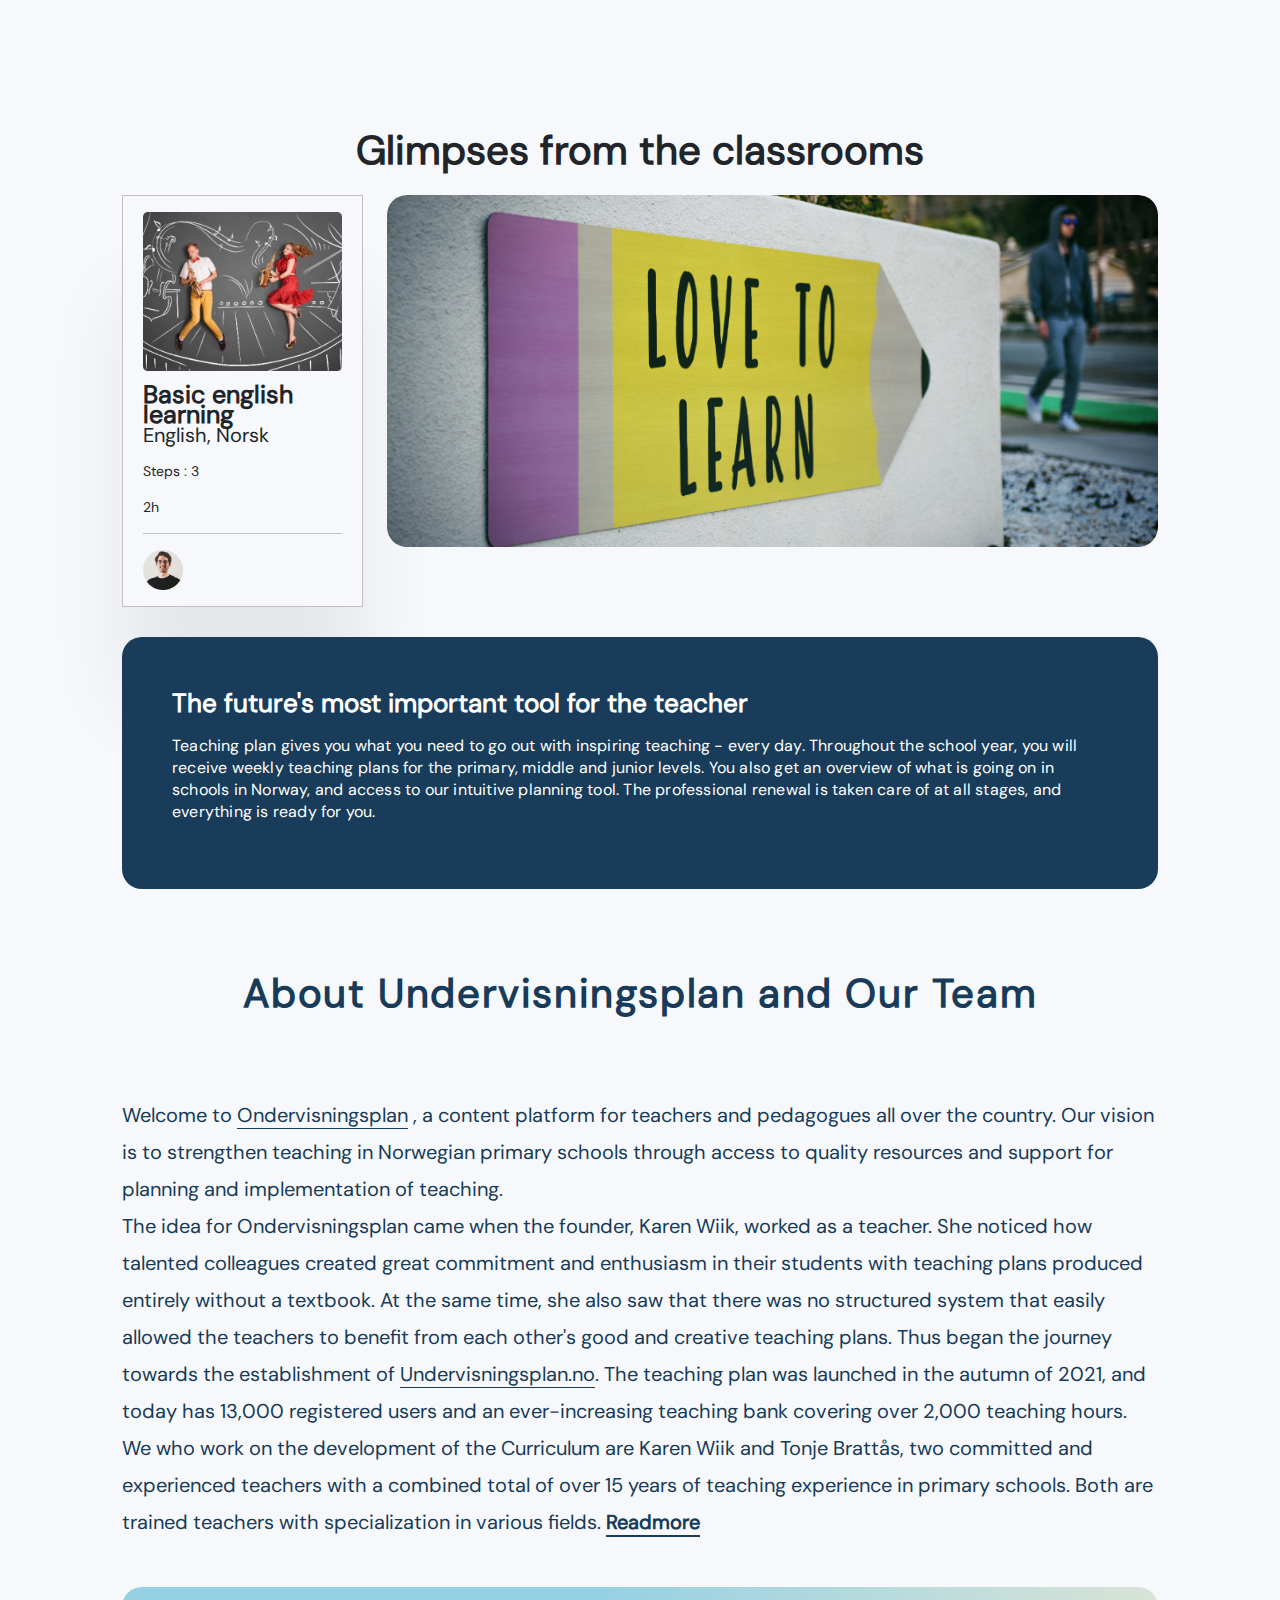
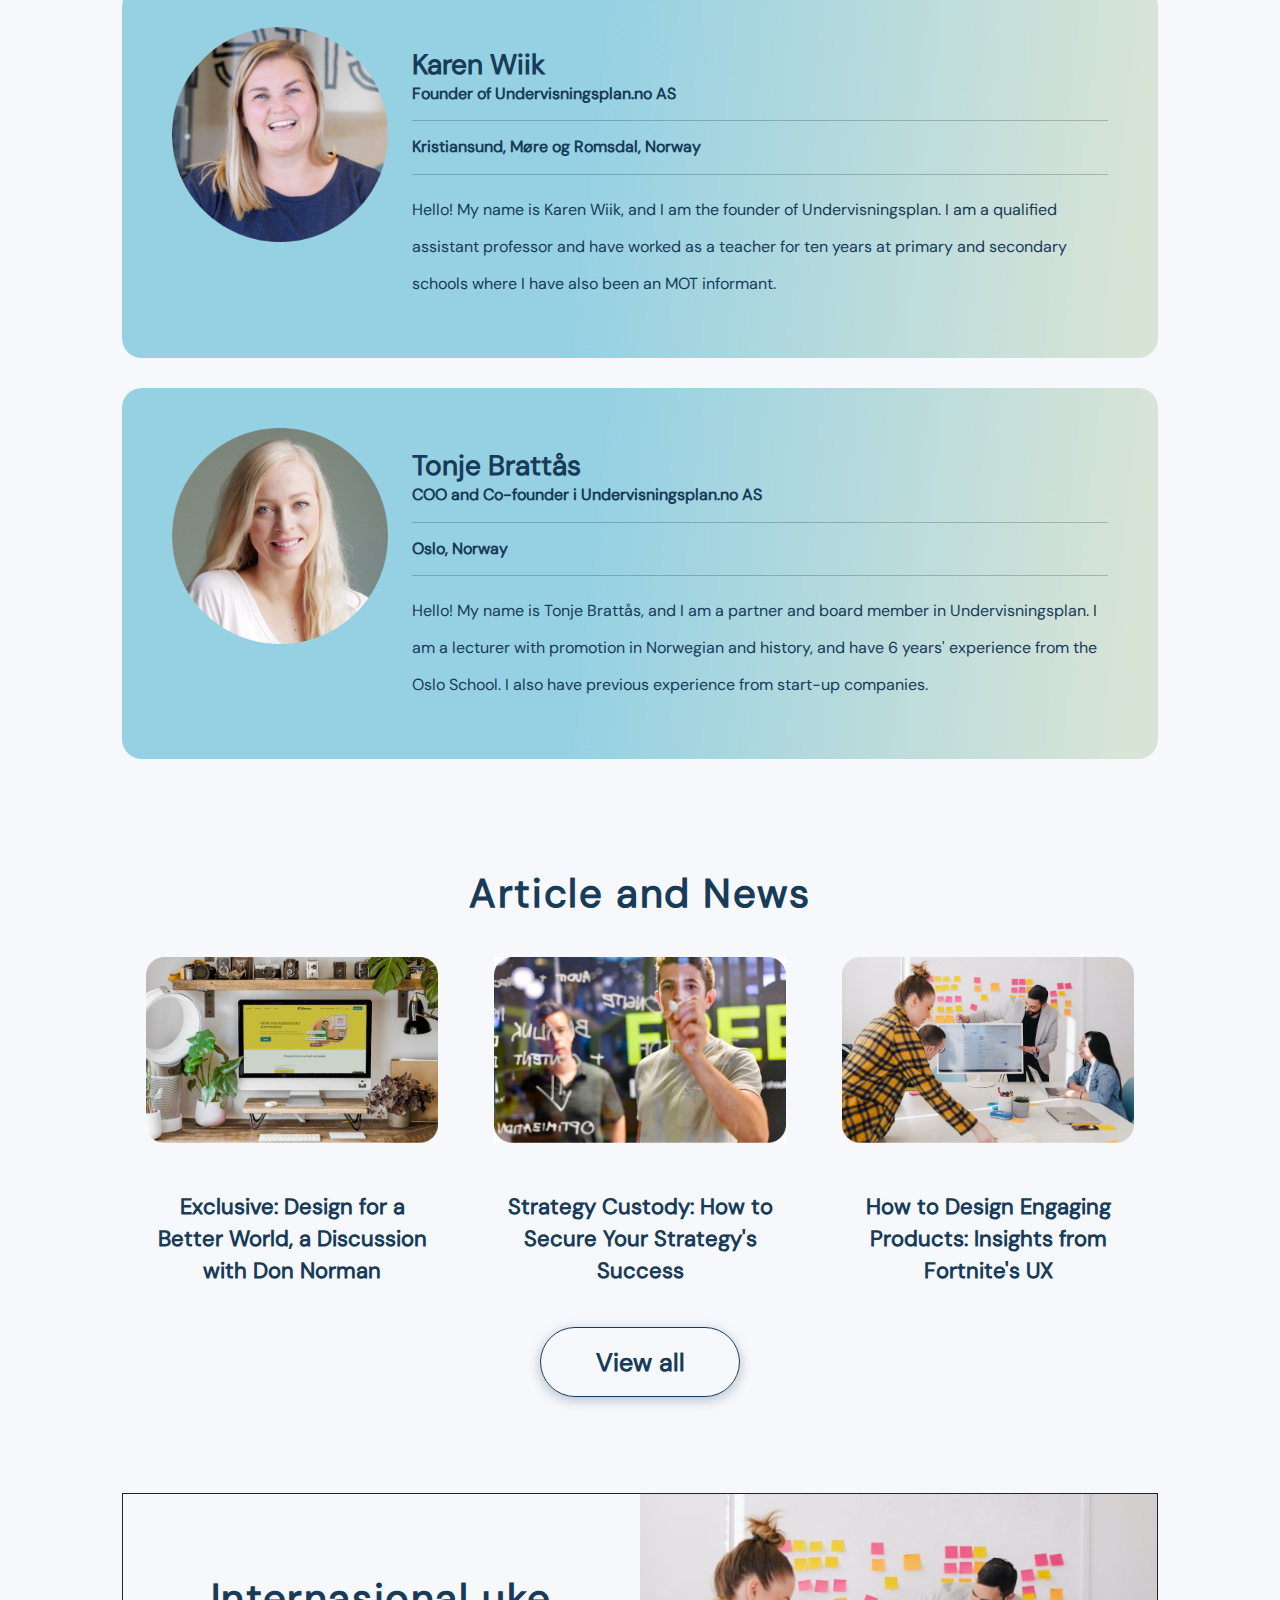
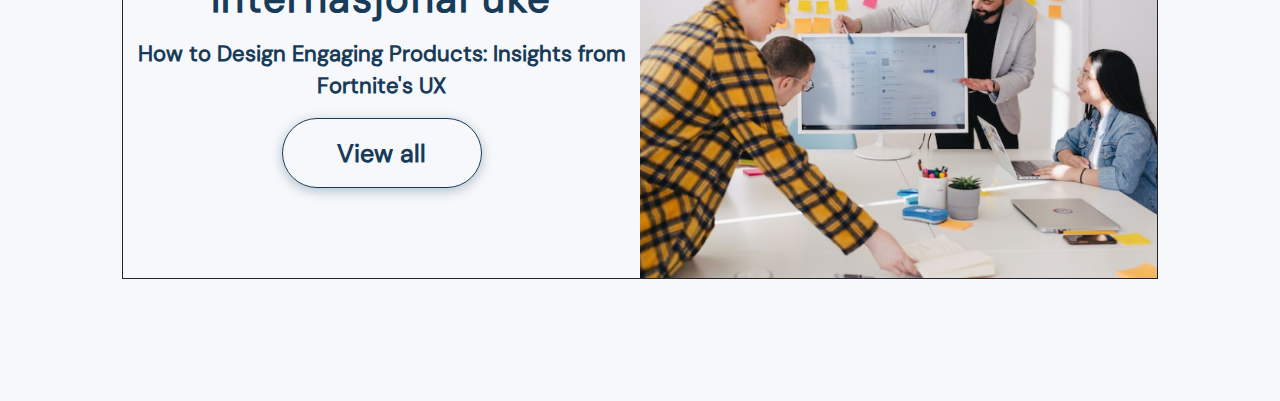
==== index.html @ 842e4b0e "Undervisioning plan day1 commit" ====
<!DOCTYPE html>
<html lang="en">
<head>
    <meta charset="UTF-8">
    <meta name="viewport" content="width=device-width, initial-scale=1.0">
    <title>Document</title>
    <link href="https://cdn.jsdelivr.net/npm/bootstrap@5.3.0/dist/css/bootstrap.min.css" rel="stylesheet" />
    <link rel="stylesheet" href="css/index.css">
    <link rel="stylesheet" href="css/stylesheet1.css">
    <link rel="stylesheet" href="css/stylesheet2.css">
</head>
<body>
    <div class="container-lr glimps-container">
        
        <div class="row">
            <div class="col">
                <div><p class="glims-title">Glimpses from the classrooms</p></div>
            </div>
        </div>

        <div class="row">
            <div class="col-sm-3">
                <div class="card-box">
                    <img class="img-fluid card-image" src="Img/Rectangle 4371.png" alt="image not supported">
                    <div class="card-details">
                        <p class="card-title">Basic english learning</p>
                        <p class="book-language">English, Norsk</p>
                        <p class="steps">Steps : 3</p>
                        <p class="steps">2h</p>
                    </div>
                    <hr>
                    <div class="row">
                        <div class="col"><img src="Img/Ellipse 439.png" alt="not supported"></div>
                        <div class="col"></div>
                        <div class="col"></div>
                    </div>
                </div>
            </div>
            <div class="col-sm-9">
                <div>
                    <img class="img-fluid videoimage" src="Img/videoimage.png" alt="not supported">
                </div>
            </div>
        </div>

        <div class="row">
            <div class="col">
                <div class="glimps-text-container">
                    <p class="glimps-subtitle">The future's most important tool for the teacher</p>
                    <p class="glimps-text">Teaching plan gives you what you need to go out with inspiring teaching - every day. Throughout the school year, you will receive weekly teaching plans for the primary, middle and junior levels. You also get an overview of what is going on in schools in Norway, and access to our intuitive planning tool. The professional renewal is taken care of at all stages, and everything is ready for you.</p>
                </div>
            </div>
        </div>

        <div class="row">
            <div class="col">
                <p class="about-title">About Undervisningsplan and Our Team</p>
                
                <p class="about-text">Welcome to <span class="Ondervisningsplan">Ondervisningsplan</span> , a content platform for teachers and pedagogues all over the country. Our vision is to strengthen teaching in Norwegian primary schools through access to quality resources and support for planning and implementation of teaching.
                    <br> The idea for Ondervisningsplan came when the founder, Karen Wiik, worked as a teacher. She noticed how talented colleagues created great commitment and enthusiasm in their students with teaching plans produced entirely without a textbook. At the same time, she also saw that there was no structured system that easily allowed the teachers to benefit from each other's good and creative teaching plans. Thus began the journey towards the establishment of <span class="Ondervisningsplan">Undervisningsplan.no</span>.
                    The teaching plan was launched in the autumn of 2021, and today has 13,000 registered users and an ever-increasing teaching bank covering over 2,000 teaching hours. We who work on the development of the Curriculum are Karen Wiik and Tonje Brattås, two committed and experienced teachers with a combined total of over 15 years of teaching experience in primary schools. Both are trained teachers with specialization in various fields.
                    <span class="readmore">Readmore</span></p>
            </div>  
        </div>

        <div class="founder-card">
            <div class="row">
                <div class="col-sm-3">
                    <div class="founder-img-container text-center">
                        <img class="img-fluid" src="Img/Rectangle 4363.png" alt="not supported">
                    </div>
                </div>
                <div class="col-sm-9">
                    <div class="about-founder">
                        <p class="founder-title">Karen Wiik</p>
                        <p class="founder-subtitle">Founder of Undervisningsplan.no AS</p>
                        <hr>
                        <p class="founder-subtitle">Kristiansund, Møre og Romsdal, Norway</p>
                        <hr>
                        <p class="founder-text">
                            Hello! My name is Karen Wiik, and I am the founder of Undervisningsplan. I am a qualified assistant professor and have worked as a teacher for ten years at primary and secondary schools where I have also been an MOT informant.
                        </p>
                    </div>
                </div>
            </div>
        </div>

        <div class="founder-card">
            <div class="row">
                <div class="col-sm-3">
                    <div class="founder-img-container text-center">
                        <img class="img-fluid" src="Img/Rectangle 4364.png" alt="not supported">
                    </div>
                </div>
                <div class="col-sm-9">
                    <div class="about-founder">
                        <p class="founder-title">Tonje Brattås</p>
                        <p class="founder-subtitle">COO and Co-founder i Undervisningsplan.no AS</p>
                        <hr>
                        <p class="founder-subtitle">Oslo, Norway</p>
                        <hr>
                        <p class="founder-text">
                            Hello! My name is Tonje Brattås, and I am a partner and board member in Undervisningsplan. I am a lecturer with promotion in Norwegian and history, and have 6 years' experience from the Oslo School. I also have previous experience from start-up companies.
                        </p>
                    </div>
                </div>
            </div>
        </div>

        <div class="articleNews">
            <div class="row">
                <div class="col">
                    <p class="about-title">Article and News</p>
                </div>
            </div>
            <div class="row g-2">
                <div class="col-sm-4">
                    <div>
                        <img class="img-fluid p-4"  src="Img/articleCover.png" alt="not supported">
                    </div>
                    <p class="article-text p-4">Exclusive: Design for a Better World, a Discussion with Don Norman</p>
                </div>
                <div class="col-sm-4">
                    <div>
                        <img class="img-fluid p-4"  src="Img/articleCover2.jpg" alt="not supported">
                    </div>
                    <p class="article-text p-4">Strategy Custody: How to Secure Your Strategy's Success</p>
                </div>
                <div class="col-sm-4">
                    <div>
                        <img class="img-fluid p-4"  src="Img/articleCover3.png" alt="not supported">
                    </div>
                    <p class="article-text p-4">How to Design Engaging Products: Insights from Fortnite's UX</p>
                </div>
            </div>    
        </div>

        <div class="row">
            <div class="col">
                <div class="flex-container"><p class="viewButton">View all</p></div>
            </div>
        </div>
        <div class="Internasjonal border border-dark">
            <div class="row g-0">
                <div class="col-sm-6">
                    <div>
                        <p class="about-title">Internasjonal uke</p>
                        <p class="article-text">How to Design Engaging Products: 
                            Insights from Fortnite's UX</p>
                        <div class="flex-container justify-start"><p class="viewButton">View all</p></div>
                    </div>
                </div>
                <div class="col-sm-6">
                    <div>
                        <img class="img-fluid" src="Img/internationalJuke.jpg" alt="not supported">
                    </div>
                </div>
            </div>
        </div>
    </div>
    <script src="https://cdn.jsdelivr.net/npm/@popperjs/core@2.11.7/dist/umd/popper.min.js"></script>
    <script src="https://cdn.jsdelivr.net/npm/bootstrap@5.3.0/dist/js/bootstrap.min.js"></script>
</body>

</html>
---- css/index.css ----
@font-face {
    font-family: 'DM sans'; /* The name you want to use for the font */
    src: url('../fonts/DM_Sans/DMSans-Regular.woff2') format('woff2'),
         url('../fonts/DM_Sans/DMSans-Regular.woff') format('woff'),
         url('../fonts/DM_Sans/DMSans-Regular.ttf') format('truetype'); /* Multiple formats for browser compatibility */
    font-weight: normal;
    font-style: normal;
}

body{
    font-family: DM sans;
}

.glimps-container{
    background-color: #F6F8FB;
    padding: 122px ;
}

@media (max-width: 768px) {
    .glimps-container {
      padding: 20px; /* Adjust this value as per your need */
    }
  }
  
.glims-title{
    font-size: 40px;
    font-weight: 700;
    line-height: 57px;
    text-align: center;
}

.card-image{
    width: 100%;
    height: auto;
}

.card-box{
    border: 1px solid silver;
    padding: 16px 20px 16px 20px;
    box-shadow: 0px 2.77px 2.21px 0px #00000005;
    box-shadow: 0px 6.65px 5.32px 0px #00000007;
    box-shadow: 0px 12.52px 10.02px 0px #00000009;
    box-shadow: 0px 22.34px 17.87px 0px #0000000B;
    box-shadow: 0px 41.78px 33.42px 0px #0000000D;
    box-shadow: 0px 100px 80px 0px #00000012;
}

.videoimage{
    border-radius: 20px;
}

.glimps-subtitle{
    font-size: 26px;
    font-weight: 700;
    line-height: 32px;
    text-align: left;
    color:#FFFFFF;
    
}

.glimps-text{
    font-size: 16px;
    font-weight: 400;
    line-height: 22px;
    letter-spacing: 0.20000000298023224px;
    text-align: left;
    color: #FFFFFF;
    
}

.glimps-text-container{
    margin-top: 30px;
    background-color:#183C59;
    padding: 50px;
    border-radius: 20px;
}

.card-title{
    font-size: 25px;
    font-weight: 700;
    line-height: 20px;
    text-align: left;
    margin-top: 14px;
}

.book-language{
    font-size: 20px;
    font-weight: 400;
    line-height: 20px;
    text-align: left;
}

.steps{
    font-size: 14px;
    font-weight: 400;
    line-height: 20px;
    text-align: left;
}
 
.about-title{
    margin-top: 80px;
    font-size: 40px;
    font-weight: 700;
    line-height: 48px;
    letter-spacing: 0.04em;
    text-align: center;
    color: #173B58;
}

.about-text{
    margin-top: 80px;
    font-size: 20px;
    font-weight: 400;
    line-height: 37px;
    text-align: left;
    color: #173B58;
}

.Ondervisningsplan{
    font-size: 20px;
    font-weight: 400;
    line-height: 37px;
    text-align: left;
    border-bottom: 1px solid #173B58;
}

.readmore{
    border-bottom: 2px solid #173B58;
    font-weight: 700;
}

.founder-card{
    background: linear-gradient(96.05deg, #96D1E3 45.21%, #D8E4D6 96.81%);
    padding: 40px 50px 40px 50px;
    border-radius: 20px;
    margin-top: 30px;
    margin-bottom: 30px;
}

.about-founder{
    margin-top: 20px;
}
.founder-title{
    font-size: 28px;
    font-weight: 700;
    line-height: 36.46px;
    text-align: left;
    color: #173B58;
    margin-bottom: 0px;
}

.founder-subtitle{
    font-size: 16px;
    font-weight: 600;
    line-height: 20.83px;
    text-align: left;
    color: #173B58;
}

.founder-text{
    font-size: 16px;
    font-weight: 400;
    line-height: 37px;
    text-align: left;
    color: #173B58;

}

.article-text{
    font-size: 22px;
    font-weight: 600;
    line-height: 32px;
    text-align: center;
    color:#173B58;
}

.flex-container{
    display: flex;
    align-items: center;
    justify-content: center;
    
}

.Internasjonal{
    margin-top: 80px;
}

.viewButton{
    width: 200px;
    height:70px;
    border: 1px solid #173B58;
    color: #173B58;
    border-radius: 56px;
    font-size:25px;
    font-weight: 700;
    box-shadow: 0px 3px 12px 0px #173B584D;
    /* Center text inside the button */
    display: flex;
    align-items: center;
    justify-content: center;
}
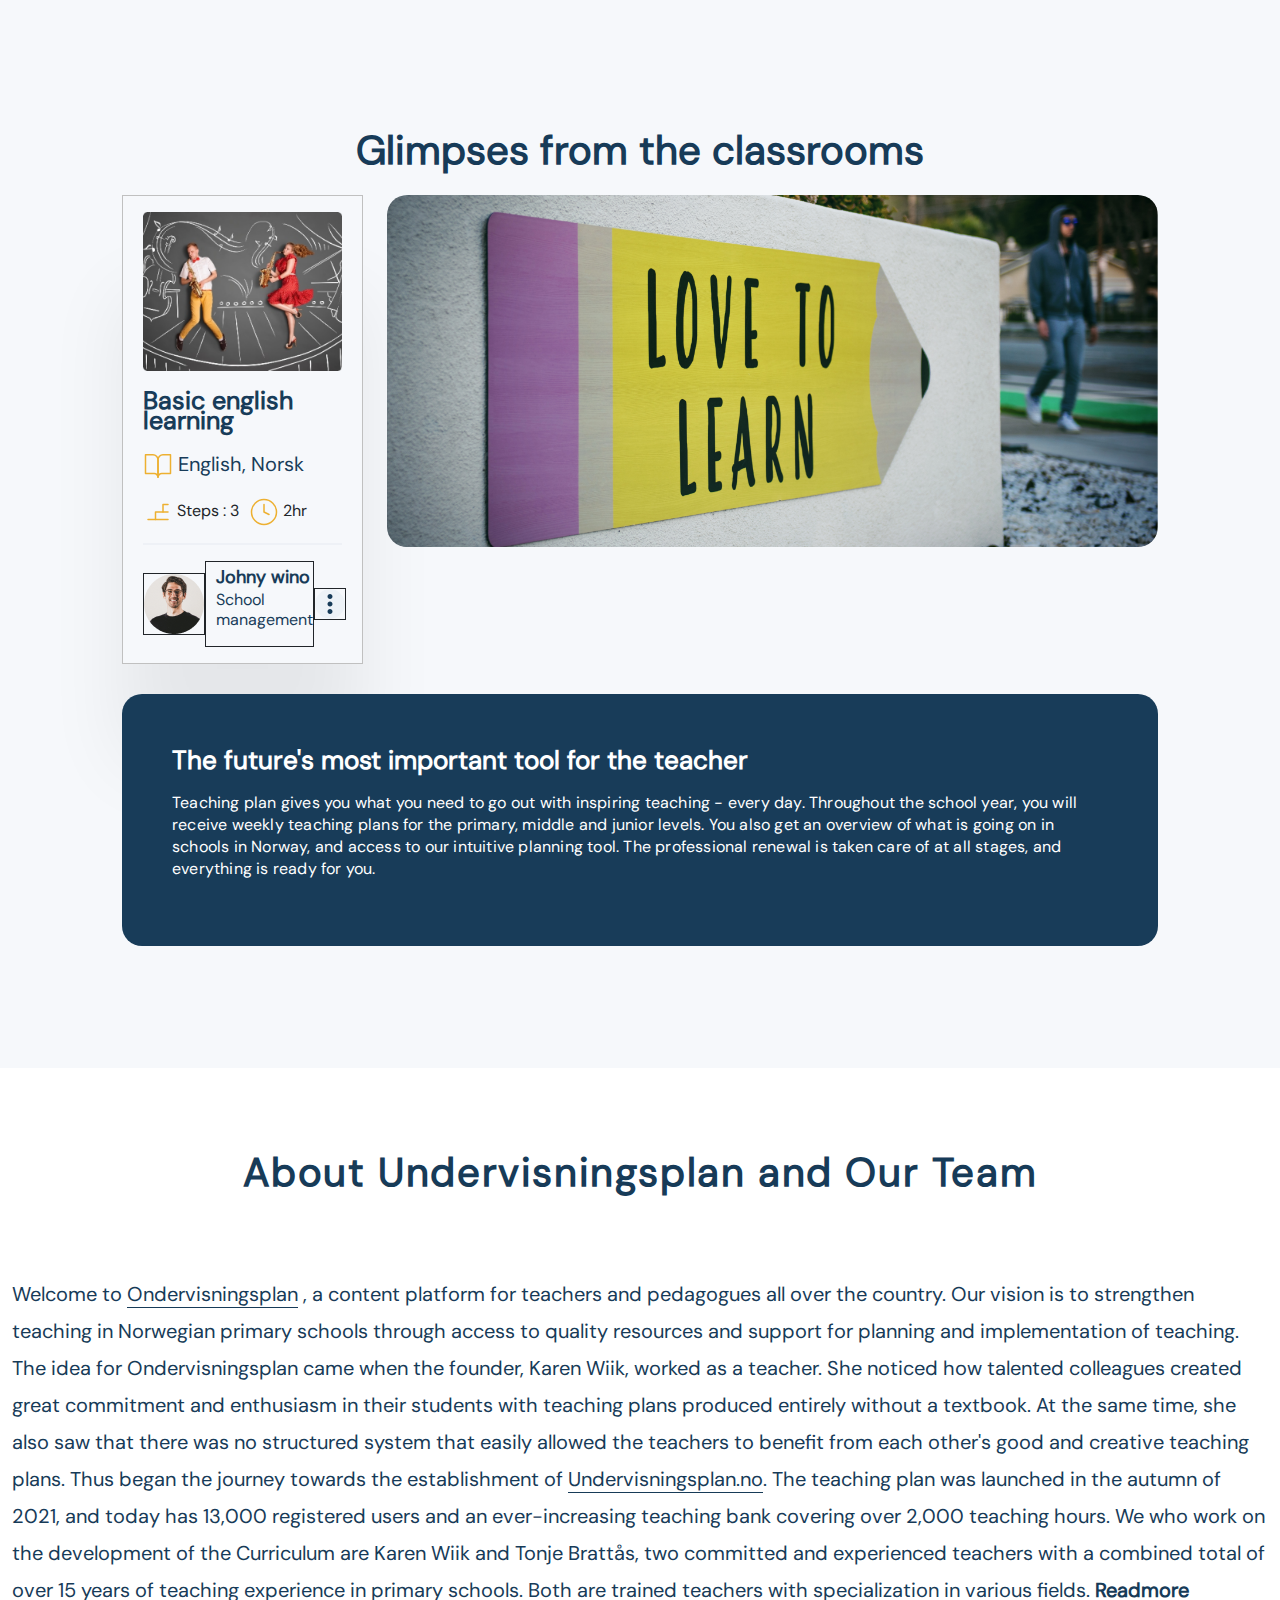
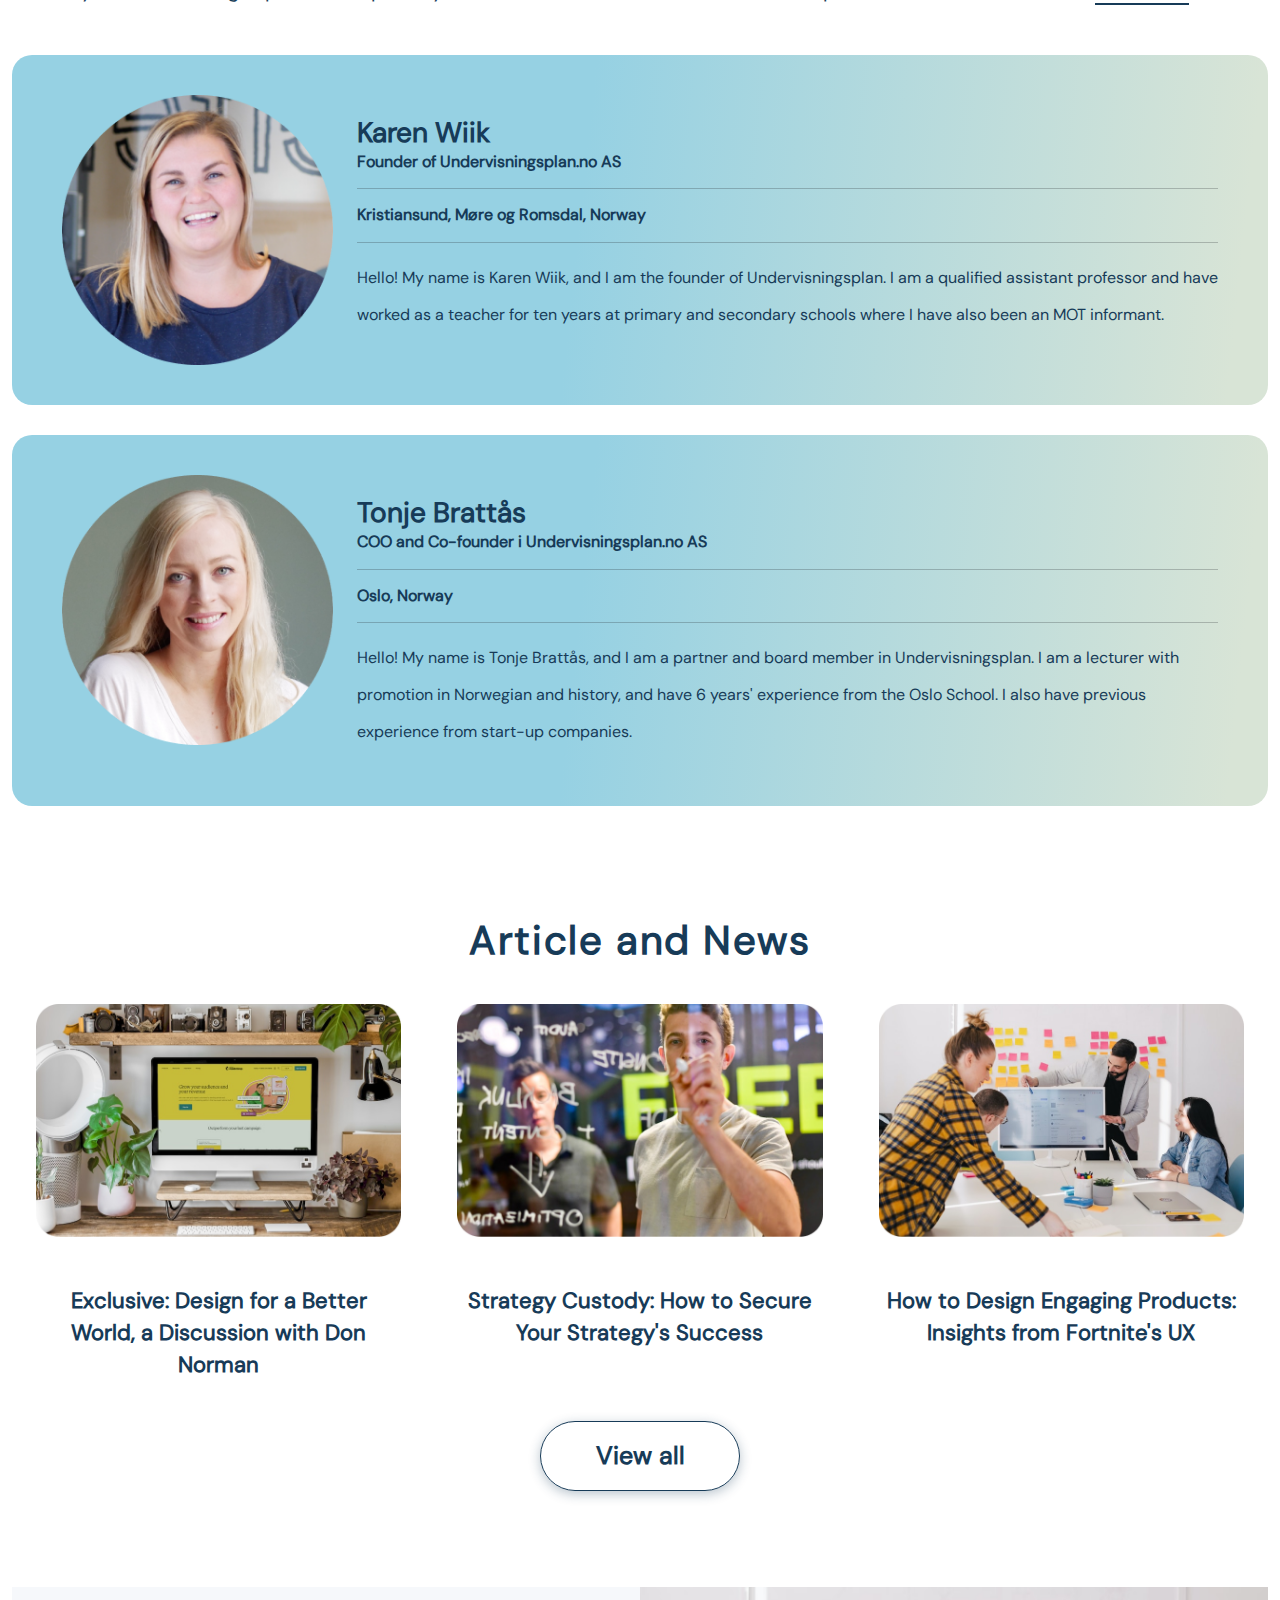
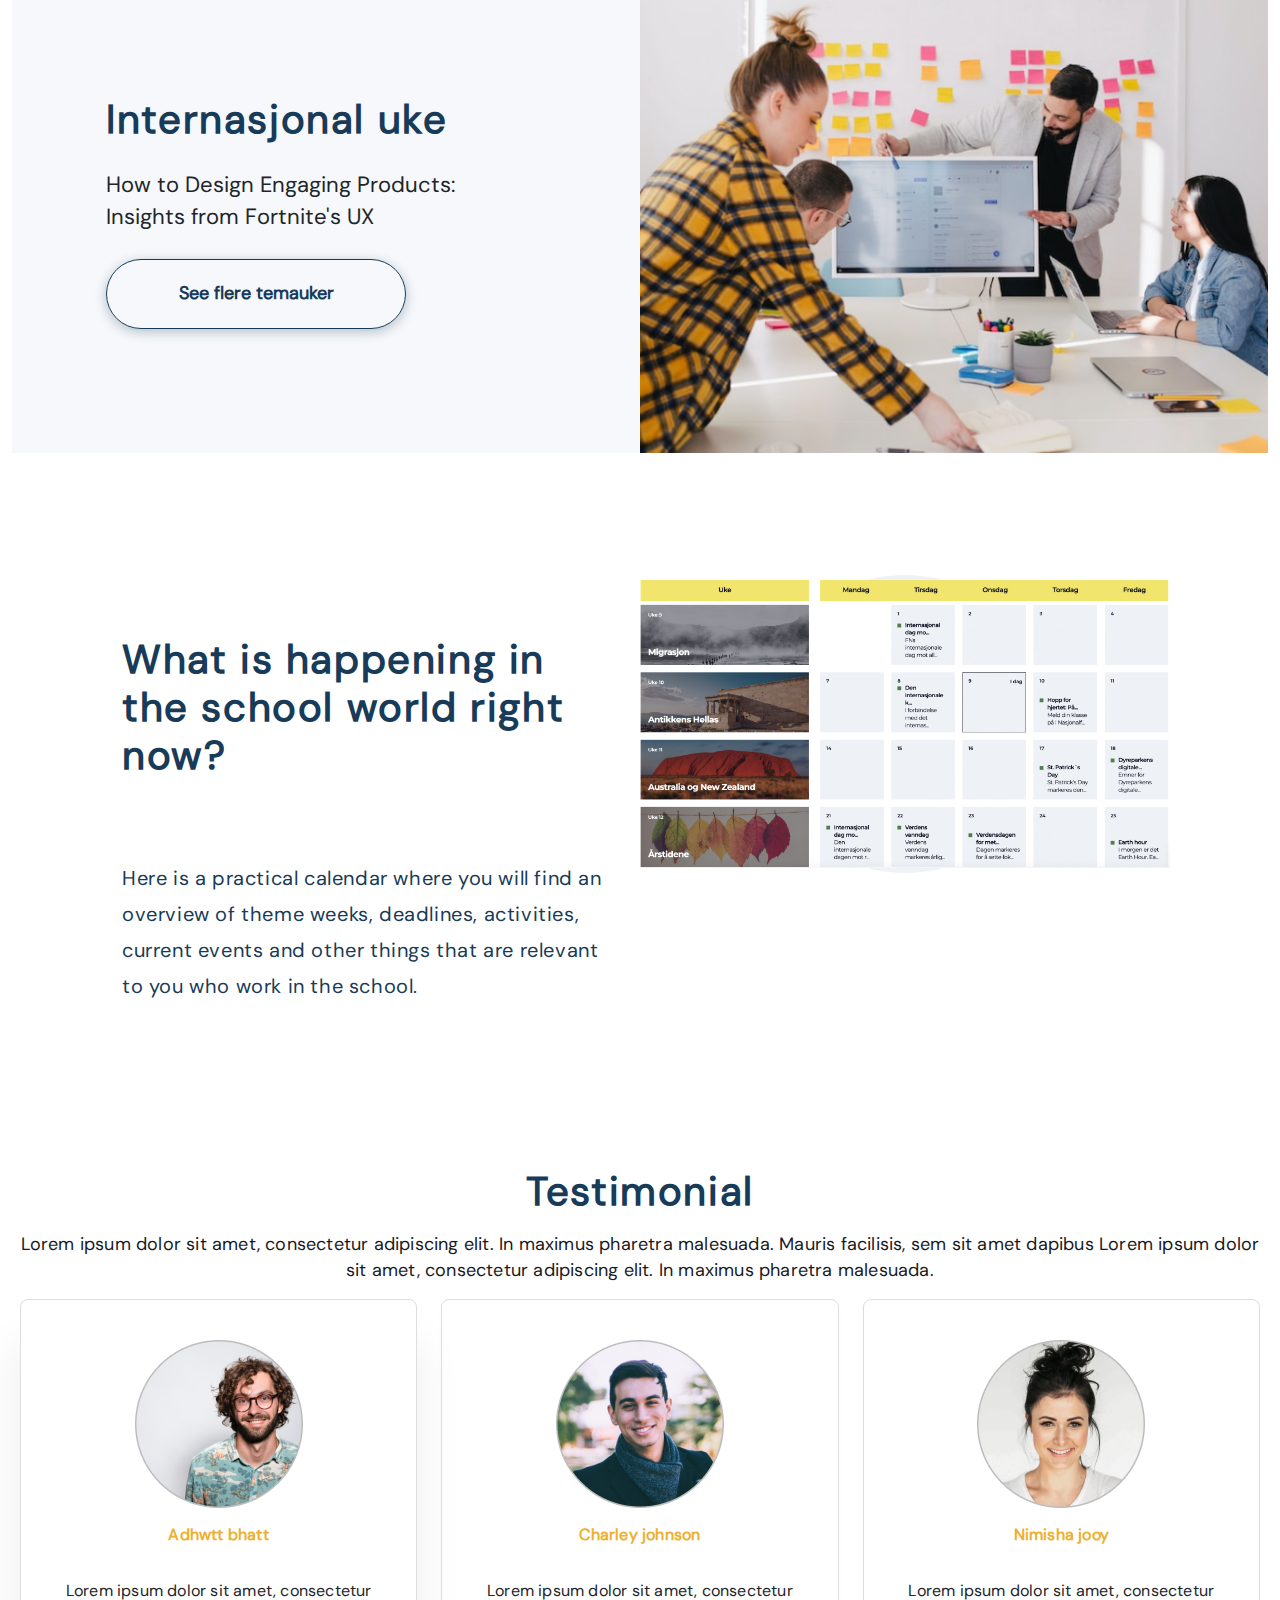
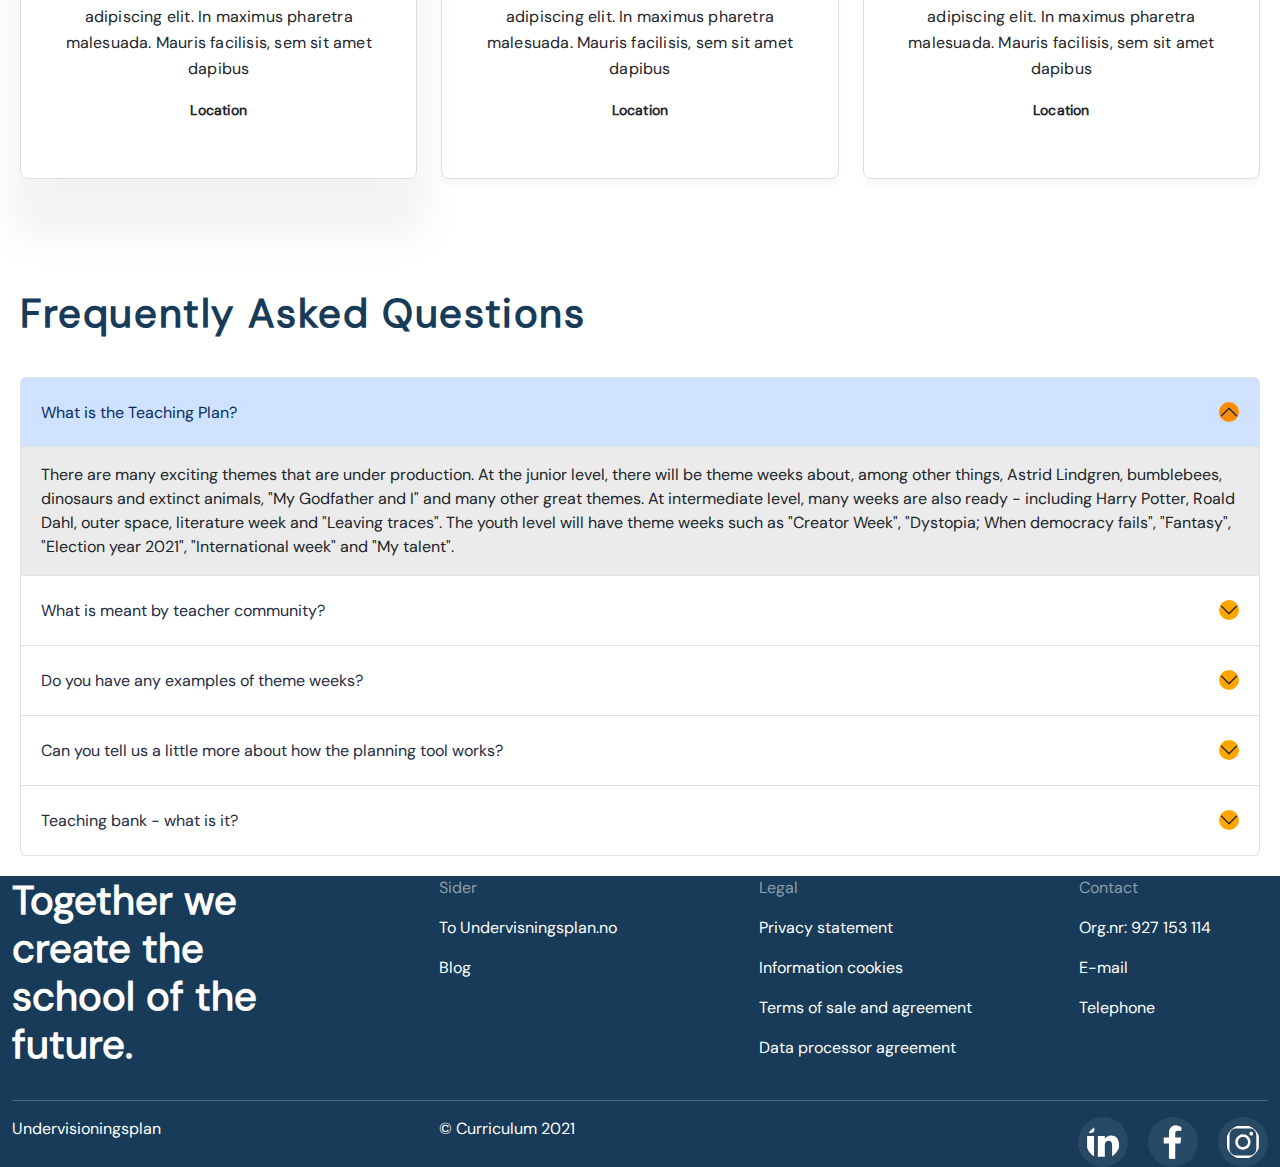
==== commit 242505be: "undervisioningplan day-2 commit" ====
--- a/index.html
+++ b/index.html
@@ -1,5 +1,6 @@
 <!DOCTYPE html>
 <html lang="en">
+
 <head>
     <meta charset="UTF-8">
     <meta name="viewport" content="width=device-width, initial-scale=1.0">
@@ -9,36 +10,45 @@
     <link rel="stylesheet" href="css/stylesheet1.css">
     <link rel="stylesheet" href="css/stylesheet2.css">
 </head>
+
 <body>
-    <div class="container-lr glimps-container">
-        
-        <div class="row">
-            <div class="col">
-                <div><p class="glims-title">Glimpses from the classrooms</p></div>
+    <div class="container-fluid glimps-container">
+        <div class="row">
+            <div class="col">
+                <div>
+                    <p class="glims-title">Glimpses from the classrooms</p>
+                </div>
             </div>
         </div>
 
         <div class="row">
             <div class="col-sm-3">
-                <div class="card-box">
+                <div class="card-box ">
                     <img class="img-fluid card-image" src="Img/Rectangle 4371.png" alt="image not supported">
                     <div class="card-details">
                         <p class="card-title">Basic english learning</p>
-                        <p class="book-language">English, Norsk</p>
-                        <p class="steps">Steps : 3</p>
-                        <p class="steps">2h</p>
-                    </div>
-                    <hr>
-                    <div class="row">
-                        <div class="col"><img src="Img/Ellipse 439.png" alt="not supported"></div>
-                        <div class="col"></div>
-                        <div class="col"></div>
+                        <p class="book-language"><img class="img-fluid card-vectors" src="Img/book-open 1.svg"
+                                alt="not supported"> English, Norsk</p>
+                        <p><img class="img-fluid card-vectors" src="Img/bar-chart 1.svg" alt="not supported"><span
+                                class="card-fun"> Steps : 3</span><img class="img-fluid card-vectors"
+                                src="Img/clock 1.svg" alt="not supported"><span class="card-fun"> 2hr</span></p>
+                    </div>
+                    <hr class="card-line">
+                    <div class="d-flex justify-content-between align-items-center flex-row">
+                        <div class="border border-dark"><img src="Img/teacher.png" alt="not supported"></div>
+                        <div class="ml-0 border border-dark">
+                            <p class="teacher-name">Johny wino</p>
+                            <p class="teacher-sub">School management</p>
+                        </div>
+                        <div class="border border-dark">
+                            <img src="Img/morevector.svg" alt="not supported">
+                        </div>
                     </div>
                 </div>
             </div>
             <div class="col-sm-9">
                 <div>
-                    <img class="img-fluid videoimage" src="Img/videoimage.png" alt="not supported">
+                    <img class="img-fluid videoimage" src="Img/videoimage1.png" alt="not supported">
                 </div>
             </div>
         </div>
@@ -47,20 +57,38 @@
             <div class="col">
                 <div class="glimps-text-container">
                     <p class="glimps-subtitle">The future's most important tool for the teacher</p>
-                    <p class="glimps-text">Teaching plan gives you what you need to go out with inspiring teaching - every day. Throughout the school year, you will receive weekly teaching plans for the primary, middle and junior levels. You also get an overview of what is going on in schools in Norway, and access to our intuitive planning tool. The professional renewal is taken care of at all stages, and everything is ready for you.</p>
-                </div>
-            </div>
-        </div>
-
+                    <p class="glimps-text">Teaching plan gives you what you need to go out with inspiring teaching -
+                        every day. Throughout the school year, you will receive weekly teaching plans for the primary,
+                        middle and junior levels. You also get an overview of what is going on in schools in Norway, and
+                        access to our intuitive planning tool. The professional renewal is taken care of at all stages,
+                        and everything is ready for you.</p>
+                </div>
+            </div>
+        </div>
+    </div>
+    <div class="container-fluid">
         <div class="row">
             <div class="col">
                 <p class="about-title">About Undervisningsplan and Our Team</p>
-                
-                <p class="about-text">Welcome to <span class="Ondervisningsplan">Ondervisningsplan</span> , a content platform for teachers and pedagogues all over the country. Our vision is to strengthen teaching in Norwegian primary schools through access to quality resources and support for planning and implementation of teaching.
-                    <br> The idea for Ondervisningsplan came when the founder, Karen Wiik, worked as a teacher. She noticed how talented colleagues created great commitment and enthusiasm in their students with teaching plans produced entirely without a textbook. At the same time, she also saw that there was no structured system that easily allowed the teachers to benefit from each other's good and creative teaching plans. Thus began the journey towards the establishment of <span class="Ondervisningsplan">Undervisningsplan.no</span>.
-                    The teaching plan was launched in the autumn of 2021, and today has 13,000 registered users and an ever-increasing teaching bank covering over 2,000 teaching hours. We who work on the development of the Curriculum are Karen Wiik and Tonje Brattås, two committed and experienced teachers with a combined total of over 15 years of teaching experience in primary schools. Both are trained teachers with specialization in various fields.
-                    <span class="readmore">Readmore</span></p>
-            </div>  
+
+                <p class="about-text">Welcome to <span class="Ondervisningsplan">Ondervisningsplan</span> , a content
+                    platform for teachers and pedagogues all over the country. Our vision is to strengthen teaching in
+                    Norwegian primary schools through access to quality resources and support for planning and
+                    implementation of teaching.
+                    <br> The idea for Ondervisningsplan came when the founder, Karen Wiik, worked as a teacher. She
+                    noticed how talented colleagues created great commitment and enthusiasm in their students with
+                    teaching plans produced entirely without a textbook. At the same time, she also saw that there was
+                    no structured system that easily allowed the teachers to benefit from each other's good and creative
+                    teaching plans. Thus began the journey towards the establishment of <span
+                        class="Ondervisningsplan">Undervisningsplan.no</span>.
+                    The teaching plan was launched in the autumn of 2021, and today has 13,000 registered users and an
+                    ever-increasing teaching bank covering over 2,000 teaching hours. We who work on the development of
+                    the Curriculum are Karen Wiik and Tonje Brattås, two committed and experienced teachers with a
+                    combined total of over 15 years of teaching experience in primary schools. Both are trained teachers
+                    with specialization in various fields.
+                    <span class="readmore">Readmore</span>
+                </p>
+            </div>
         </div>
 
         <div class="founder-card">
@@ -78,7 +106,9 @@
                         <p class="founder-subtitle">Kristiansund, Møre og Romsdal, Norway</p>
                         <hr>
                         <p class="founder-text">
-                            Hello! My name is Karen Wiik, and I am the founder of Undervisningsplan. I am a qualified assistant professor and have worked as a teacher for ten years at primary and secondary schools where I have also been an MOT informant.
+                            Hello! My name is Karen Wiik, and I am the founder of Undervisningsplan. I am a qualified
+                            assistant professor and have worked as a teacher for ten years at primary and secondary
+                            schools where I have also been an MOT informant.
                         </p>
                     </div>
                 </div>
@@ -100,7 +130,9 @@
                         <p class="founder-subtitle">Oslo, Norway</p>
                         <hr>
                         <p class="founder-text">
-                            Hello! My name is Tonje Brattås, and I am a partner and board member in Undervisningsplan. I am a lecturer with promotion in Norwegian and history, and have 6 years' experience from the Oslo School. I also have previous experience from start-up companies.
+                            Hello! My name is Tonje Brattås, and I am a partner and board member in Undervisningsplan. I
+                            am a lecturer with promotion in Norwegian and history, and have 6 years' experience from the
+                            Oslo School. I also have previous experience from start-up companies.
                         </p>
                     </div>
                 </div>
@@ -116,43 +148,276 @@
             <div class="row g-2">
                 <div class="col-sm-4">
                     <div>
-                        <img class="img-fluid p-4"  src="Img/articleCover.png" alt="not supported">
+                        <img class="img-fluid p-4" src="Img/articleCover.png" alt="not supported">
                     </div>
                     <p class="article-text p-4">Exclusive: Design for a Better World, a Discussion with Don Norman</p>
                 </div>
                 <div class="col-sm-4">
                     <div>
-                        <img class="img-fluid p-4"  src="Img/articleCover2.jpg" alt="not supported">
+                        <img class="img-fluid p-4" src="Img/articleCover2.jpg" alt="not supported">
                     </div>
                     <p class="article-text p-4">Strategy Custody: How to Secure Your Strategy's Success</p>
                 </div>
                 <div class="col-sm-4">
                     <div>
-                        <img class="img-fluid p-4"  src="Img/articleCover3.png" alt="not supported">
+                        <img class="img-fluid p-4" src="Img/articleCover3.png" alt="not supported">
                     </div>
                     <p class="article-text p-4">How to Design Engaging Products: Insights from Fortnite's UX</p>
                 </div>
-            </div>    
-        </div>
-
-        <div class="row">
-            <div class="col">
-                <div class="flex-container"><p class="viewButton">View all</p></div>
-            </div>
-        </div>
-        <div class="Internasjonal border border-dark">
+            </div>
+        </div>
+
+        <div class="row">
+            <div class="col">
+                <div class="flex-container">
+                    <p class="viewButton">View all</p>
+                </div>
+            </div>
+        </div>
+    </div>
+    <div class="container-fluid">
+        <div class="Internasjonal">
             <div class="row g-0">
                 <div class="col-sm-6">
-                    <div>
-                        <p class="about-title">Internasjonal uke</p>
-                        <p class="article-text">How to Design Engaging Products: 
+                    <div class="international-school-container">
+                        <p class="school-title">Internasjonal uke</p>
+                        <p class="school-text">How to Design Engaging Products: <br>
                             Insights from Fortnite's UX</p>
-                        <div class="flex-container justify-start"><p class="viewButton">View all</p></div>
+                        <p class="button-internationaljuke">See flere temauker</p>
+
                     </div>
                 </div>
                 <div class="col-sm-6">
                     <div>
-                        <img class="img-fluid" src="Img/internationalJuke.jpg" alt="not supported">
+                        <img class="img-fluid " src="Img/internationalJuke12.png" alt="not supported">
+                    </div>
+                </div>
+            </div>
+        </div>
+    </div>
+    <div class="container-fluid school-container">
+        <div class="row">
+            <div class="col-sm-6">
+                <div>
+                    <p class="school-schedule-title">What is happening in the school world right now?</p>
+                    <p class="school-schedule-text">Here is a practical calendar where you will find an overview of
+                        theme weeks, deadlines, activities, current events and other things that are relevant to you who
+                        work in the school.</p>
+                </div>
+            </div>
+            <div class="col-sm-6 g-0">
+                <div class="image-stack-container">
+                    <div class="image-stack">
+                        <img src="Img/Ellipse4.png" class="image1">
+                        <img src="Img/schedule.jpg" class="image2">
+                    </div>
+                </div>
+            </div>
+        </div>
+    </div>
+    <div class="container-fluid testimonials-container">
+        <div class="row">
+            <div class="col">
+                <div>
+                    <p class="testimonial-title">Testimonial</p>
+                    <p class="testimonials-text">Lorem ipsum dolor sit amet, consectetur adipiscing elit. In maximus
+                        pharetra malesuada. Mauris facilisis, sem sit amet dapibus
+                        Lorem ipsum dolor sit amet, consectetur adipiscing elit. In maximus pharetra malesuada.</p>
+                </div>
+            </div>
+        </div>
+        <div class="row">
+            <div class="col-sm-4">
+                <div class="testimonial-card-active">
+                    <img class="img-fluid" src="Img/cover.png" alt="Not supported">
+                    <p class="client-name">Adhwtt bhatt</p>
+                    <p class="client-review">Lorem ipsum dolor sit amet, consectetur adipiscing elit. In maximus
+                        pharetra malesuada. Mauris facilisis, sem sit amet dapibus</p>
+                    <p class="client-location">Location</p>
+                </div>
+            </div>
+            <div class="col-sm-4">
+                <div class="testimonial-card">
+                    <img class="img-fluid" src="Img/cover1.png" alt="Not supported">
+                    <p class="client-name">Charley johnson</p>
+                    <p class="client-review">Lorem ipsum dolor sit amet, consectetur adipiscing elit. In maximus
+                        pharetra malesuada. Mauris facilisis, sem sit amet dapibus</p>
+                    <p class="client-location">Location</p>
+                </div>
+            </div>
+            <div class="col-sm-4">
+                <div class="testimonial-card">
+                    <img class="img-fluid" src="Img/cover2.png" alt="Not supported">
+                    <p class="client-name">Nimisha jooy</p>
+                    <p class="client-review">Lorem ipsum dolor sit amet, consectetur adipiscing elit. In maximus
+                        pharetra malesuada. Mauris facilisis, sem sit amet dapibus</p>
+                    <p class="client-location">Location</p>
+                </div>
+            </div>
+        </div>
+        <div class="row">
+            <div class="col">
+                <div>
+                    <p class="faq-title">Frequently Asked Questions</p>
+                </div>
+            </div>
+        </div>
+        <div class="row">
+            <div class="col">
+                <div class="accordion" id="accordionExample">
+                    <div class="accordion-item">
+                        <h2 class="accordion-header" id="headingOne">
+                            <button class="accordion-button" type="button" data-bs-toggle="collapse"
+                                data-bs-target="#collapseOne" aria-expanded="true" aria-controls="collapseOne">
+                                What is the Teaching Plan?
+                            </button>
+                        </h2>
+                        <div id="collapseOne" class="accordion-collapse collapse show" aria-labelledby="headingOne"
+                            data-bs-parent="#accordionExample">
+                            <div class="accordion-body">
+                                There are many exciting themes that are under production. At the junior level, there
+                                will be theme weeks about, among other things, Astrid Lindgren, bumblebees, dinosaurs
+                                and extinct animals, "My Godfather and I" and many other great themes.
+                                At intermediate level, many weeks are also ready - including Harry Potter, Roald Dahl,
+                                outer space, literature week and "Leaving traces".
+                                The youth level will have theme weeks such as "Creator Week", "Dystopia; When democracy
+                                fails", "Fantasy", "Election year 2021", "International week" and "My talent".
+
+                            </div>
+                        </div>
+                    </div>
+                    <div class="accordion-item">
+                        <h2 class="accordion-header" id="headingTwo">
+                            <button class="accordion-button collapsed" type="button" data-bs-toggle="collapse"
+                                data-bs-target="#collapseTwo" aria-expanded="false" aria-controls="collapseTwo">
+                                What is meant by teacher community?
+                            </button>
+                        </h2>
+                        <div id="collapseTwo" class="accordion-collapse collapse" aria-labelledby="headingTwo"
+                            data-bs-parent="#accordionExample">
+                            <div class="accordion-body">
+                                There are many exciting themes that are under production. At the junior level, there
+                                will be theme weeks about, among other things, Astrid Lindgren, bumblebees, dinosaurs
+                                and extinct animals, "My Godfather and I" and many other great themes.
+                                At intermediate level, many weeks are also ready - including Harry Potter, Roald Dahl,
+                                outer space, literature week and "Leaving traces".
+                                The youth level will have theme weeks such as "Creator Week", "Dystopia; When democracy
+                                fails", "Fantasy", "Election year 2021", "International week" and "My talent".
+
+                            </div>
+                        </div>
+                    </div>
+                    <div class="accordion-item">
+                        <h2 class="accordion-header" id="headingThree">
+                            <button class="accordion-button collapsed" type="button" data-bs-toggle="collapse"
+                                data-bs-target="#collapseThree" aria-expanded="false" aria-controls="collapseThree">
+                                Do you have any examples of theme weeks?
+                            </button>
+                        </h2>
+                        <div id="collapseThree" class="accordion-collapse collapse" aria-labelledby="headingThree"
+                            data-bs-parent="#accordionExample">
+                            <div class="accordion-body">
+                                There are many exciting themes that are under production. At the junior level, there
+                                will be theme weeks about, among other things, Astrid Lindgren, bumblebees, dinosaurs
+                                and extinct animals, "My Godfather and I" and many other great themes.
+                                At intermediate level, many weeks are also ready - including Harry Potter, Roald Dahl,
+                                outer space, literature week and "Leaving traces".
+                                The youth level will have theme weeks such as "Creator Week", "Dystopia; When democracy
+                                fails", "Fantasy", "Election year 2021", "International week" and "My talent".
+
+                            </div>
+                        </div>
+                    </div>
+                    <div class="accordion-item">
+                        <h2 class="accordion-header" id="headingFour">
+                            <button class="accordion-button collapsed" type="button" data-bs-toggle="collapse"
+                                data-bs-target="#collapseFour" aria-expanded="false" aria-controls="collapseFour">
+                                Can you tell us a little more about how the planning tool works?
+                            </button>
+                        </h2>
+                        <div id="collapseFour" class="accordion-collapse collapse" aria-labelledby="headingFour"
+                            data-bs-parent="#accordionExample">
+                            <div class="accordion-body">
+                                There are many exciting themes that are under production. At the junior level, there
+                                will be theme weeks about, among other things, Astrid Lindgren, bumblebees, dinosaurs
+                                and extinct animals, "My Godfather and I" and many other great themes.
+                                At intermediate level, many weeks are also ready - including Harry Potter, Roald Dahl,
+                                outer space, literature week and "Leaving traces".
+                                The youth level will have theme weeks such as "Creator Week", "Dystopia; When democracy
+                                fails", "Fantasy", "Election year 2021", "International week" and "My talent".
+
+                            </div>
+                        </div>
+                    </div>
+                    <div class="accordion-item">
+                        <h2 class="accordion-header" id="headingFive">
+                            <button class="accordion-button collapsed" type="button" data-bs-toggle="collapse"
+                                data-bs-target="#collapseFive" aria-expanded="false" aria-controls="collapseFive">
+                                Teaching bank - what is it?
+                            </button>
+                        </h2>
+                        <div id="collapseFive" class="accordion-collapse collapse" aria-labelledby="headingFive"
+                            data-bs-parent="#accordionExample">
+                            <div class="accordion-body">
+                                There are many exciting themes that are under production. At the junior level, there
+                                will be theme weeks about, among other things, Astrid Lindgren, bumblebees, dinosaurs
+                                and extinct animals, "My Godfather and I" and many other great themes.
+                                At intermediate level, many weeks are also ready - including Harry Potter, Roald Dahl,
+                                outer space, literature week and "Leaving traces".
+                                The youth level will have theme weeks such as "Creator Week", "Dystopia; When democracy
+                                fails", "Fantasy", "Election year 2021", "International week" and "My talent".
+
+                            </div>
+                        </div>
+                    </div>
+                </div>
+            </div>
+        </div>
+    </div>
+    <div class="footer-container">
+        <div class="container-fluid">
+            <div class="row">
+                <div class="col-sm-4">
+                    <p class="footer-note">Together we create the school of the future.</p>
+                </div>
+                <div class="col-sm-3">
+                    <p class="footer-subheading">Sider</p>
+                    <p>To Undervisningsplan.no</p>
+                    <p>Blog</p>
+                </div>
+                <div class="col-sm-3">
+                    <p class="footer-subheading">Legal</p>
+                    <p>Privacy statement</p>
+                    <p>Information cookies</p>
+                    <p>Terms of sale and agreement</p>
+                    <p>Data processor agreement</p>
+                </div>
+                <div class="col-sm-2">
+                    <p class="footer-subheading">Contact</p>
+                    <p>Org.nr: 927 153 114</p>
+                    <p>E-mail</p>
+                    <p>Telephone</p>
+                </div>
+            </div>
+            <hr>
+            <div class="row">
+                <div class="col-sm-4">
+                    <p>Undervisioningsplan</p>
+                </div>
+                <div class="col-sm-6">
+                    <p>© Curriculum 2021</p>
+                </div>
+                <div class="col-sm-2">
+                    <div class="footer-social-icons">
+                        <a href="#" target="_blank">
+                            <img src="Img/linkedin_vector.svg" alt="LinkedIn Logo" class="social-icon">
+                        </a>
+                        <a href="#" target="_blank">
+                            <img src="Img/facebook_vector.svg" alt="Facebook Logo" class="social-icon">
+                        </a>
+                        <a href="#" target="_blank">
+                            <img src="Img/instagram_vector.svg" alt="Instagram Logo" class="social-icon">
+                        </a>
                     </div>
                 </div>
             </div>
@@ -162,7 +427,4 @@
     <script src="https://cdn.jsdelivr.net/npm/bootstrap@5.3.0/dist/js/bootstrap.min.js"></script>
 </body>
 
-</html>
-
-
-
+</html>--- a/css/index.css
+++ b/css/index.css
@@ -13,8 +13,38 @@
 
 .glimps-container{
     background-color: #F6F8FB;
-    padding: 122px ;
-}
+    padding: 122px;
+}
+
+.teacher-name{
+    font-size: 18px;
+    font-weight: 700;
+    line-height: 20px;
+    text-align: left;
+    color: #183C59;
+    margin-bottom: 0;
+    margin-top: 5px;
+    padding-left:10px;
+}
+
+.teacher-sub{
+    margin-top: 3px;
+    font-size: 16px;
+    font-weight: 400;
+    line-height: 20px;
+    text-align: left;
+    color: #183C59;
+    padding-left:10px;
+}
+
+.card-line{
+    border: 1px solid #D9DBE9;
+}
+
+.card-fun{
+    margin-right: 10px !important;
+}
+
 
 @media (max-width: 768px) {
     .glimps-container {
@@ -27,6 +57,7 @@
     font-weight: 700;
     line-height: 57px;
     text-align: center;
+    color: #173B58;
 }
 
 .card-image{
@@ -80,7 +111,13 @@
     font-weight: 700;
     line-height: 20px;
     text-align: left;
-    margin-top: 14px;
+    margin-top: 20px;
+    color: #183C59;
+}
+
+.card-vectors{
+    width: 30px;
+    height: auto;
 }
 
 .book-language{
@@ -88,6 +125,9 @@
     font-weight: 400;
     line-height: 20px;
     text-align: left;
+    color: #183C59;
+    margin-top:20px;
+
 }
 
 .steps{
@@ -99,7 +139,7 @@
  
 .about-title{
     margin-top: 80px;
-    font-size: 40px;
+    font-size: 2.5rem;
     font-weight: 700;
     line-height: 48px;
     letter-spacing: 0.04em;
@@ -183,6 +223,7 @@
 
 .Internasjonal{
     margin-top: 80px;
+    background-color: #F6F8FB;
 }
 
 .viewButton{
@@ -199,4 +240,292 @@
     align-items: center;
     justify-content: center;
 }
-
+.international-school-container {
+    display: flex;
+    flex-direction: column;  /* Stack elements vertically */
+    justify-content: center; /* Vertically center the content */
+    align-items: flex-start; /* Align items to the left (horizontally) */
+    height: 100%;            /* Ensure the container takes the full height */
+}
+
+/* Optional: Add some padding to the text for better layout */
+.school-title{
+    color: #173B58;
+    font-size: 40px;
+    font-weight: 700;
+    line-height: 48px;
+    letter-spacing: 0.04em;
+    padding-left: 15%; 
+    padding-bottom:10px;
+}
+
+.school-text{
+    font-size: 22px;
+    font-weight: 500;
+    line-height: 32px;
+    text-align: left;
+    padding-left: 15%;
+    padding-bottom:10px;
+}
+
+.button-internationaljuke{
+    width: 300px;
+    height:70px;
+    margin-left: 15%;
+    padding: 8px 18px 8px 18px;
+    border: 1px solid #173B58;
+    color: #173B58;
+    border-radius: 56px;
+    font-size:18px;
+    font-weight: 700;
+    box-shadow: 0px 3px 12px 0px #173B584D;
+    display: flex;
+    align-items: center;
+    justify-content: center;
+}
+
+.school-schedule-title{
+     padding: 60px 10px 5px 0px; 
+    font-size: 40px;
+    font-weight: 700;
+    line-height: 48px;
+    letter-spacing: 0.04em;
+    text-align: left;
+    color: #173B58;
+}
+
+.school-schedule-text{
+    padding: 60px 10px 5px 0px; 
+    font-size: 20px;
+    font-weight: 400;
+    line-height: 36px;
+    letter-spacing: 0.03em;
+    text-align: left;
+    color: #173B58;
+
+}
+
+/* Container for the images */
+.image-stack-container {
+    position: relative;
+    width: 100%;            /* Full width of parent container */
+    max-width: 800px;        /* Optional: limit the maximum width for the container */
+    padding-top: 56.25%;     /* Aspect ratio for responsiveness (16:9) */
+    overflow: hidden;        /* Prevent content overflow */
+    margin: 0 auto;          /* Center the container */
+    float: left;
+    
+}
+
+/* Image stack */
+.image-stack {
+    position: absolute;
+    top: 0;
+    left: 0;
+    width: 100%;
+    height: 100%;
+    display: flex;
+    justify-content: center; /* Center images horizontally */
+    align-items: center;     /* Center images vertically */
+}
+
+.school-container{
+    padding: 122px !important;
+}
+
+/* Common styling for both images */
+.image1, .image2 {
+    position: absolute;
+    max-width: 100%;  /* Images scale to fit the container's width */
+    max-height: 100%; /* Ensure both images have the same height and fit the container */
+    width: auto;      /* Maintain aspect ratio */
+    height: auto;     /* Maintain aspect ratio */
+    object-fit: contain; /* Ensure both images fit within the container without distortion */
+}
+
+/* Media queries for responsiveness */
+@media (max-width: 768px) {
+    .image1, .image2 {
+        max-width: 90%;  /* Slightly reduce image size on medium screens */
+        max-height: 90%; /* Ensure same height on medium screens */
+    }
+}
+
+@media (max-width: 480px) {
+    .image1, .image2 {
+        max-width: 100%; /* Full width on small screens */
+        max-height: 100%; /* Ensure images are fully visible */
+    }
+}
+
+.testimonial-title{
+    font-size: 40px;
+    font-weight: 700;
+    line-height: 48px;
+    letter-spacing: 0.04em;
+    text-align: center;
+    color: #173B58;
+}
+
+.testimonials-text{
+    font-size: 18px;
+    font-weight: 400;
+    line-height: 26px;
+    letter-spacing: 0.20000000298023224px;
+    text-align: center;
+    color: #18191F;
+}
+
+.testimonials-container{
+    padding:20px;
+}
+
+.testimonial-card-active{
+    text-align: center;
+    border: 1px solid #DEDEDE;
+    box-shadow: 0px 35px 30px 10px #0000000B;
+    box-shadow: 0px 50px 40px 10px #0000000D;
+    padding: 40px 35px 40px 35px;
+    border-radius: 8px;
+}
+
+.testimonial-card{
+    border: 1px solid #DEDEDE;
+    text-align: center;
+    box-shadow: 0px 6.65px 5.32px 0px #00000007;
+    padding: 40px 35px 40px 35px;
+    border-radius: 8px;
+}
+
+.client-name{
+    padding: 15px 10px 15px 10px;
+    color: #EDB031;
+    font-size: 16px;
+    font-weight: 700;
+    line-height: 24px;
+    letter-spacing: 0.20000000298023224px;
+}
+
+.client-review{
+    font-size: 16px;
+    font-weight: 400;
+    line-height: 26px;
+    letter-spacing: 0.20000000298023224px;
+}
+
+.client-location{
+    font-size: 14px;
+    font-weight: 600;
+    line-height: 24px;
+    letter-spacing: 0.20000000298023224px;
+}
+
+.faq-title{
+    font-size: 40px;
+    font-weight: 700;
+    line-height: 48px;
+    letter-spacing: 0.04em;
+    text-align: left;
+    color: #173B58;
+    margin-top: 110px;
+    margin-bottom: 40px;
+}
+
+.accordion-button:hover {
+    background-color: #F6F6F6;
+}
+
+.accordion-button {
+    border: 1px solid #EBEBEB;  
+    color: #252B42;           
+    border: none;                
+    position: relative;         
+    padding-left: 20px;      
+    height: 69px;    
+}
+
+.accordion-button:focus::before {
+    content: '';                  
+    position: absolute;
+    top: 0;
+    left: 0;
+    height: 100%;
+    width: 3px;                  
+    background-color: #EDB031; 
+    box-shadow: none;             
+    z-index: 1;                   
+}
+
+.accordion-item{
+    background-color: #EBEBEB;
+}
+
+.accordion-button:focus {
+    outline: none;    
+    box-shadow: none ;           
+}
+
+/* Target the arrow (chevron) inside the accordion button */
+.accordion-button::after {
+    background-color: transparent;  /* Set default background to transparent */
+    color: white;                   /* Change the color of the arrow */
+    font-size: 2.5rem;             /* Adjust arrow size if needed */
+    border-radius: 10px;
+}
+
+/* When the button is collapsed (arrow pointing down) */
+.accordion-button.collapsed::after {
+    background-color: orange;       /* Change background color to orange */
+    color: white;                   /* Optional: Change the arrow color */
+}
+
+/* When the button is expanded (arrow pointing up) */
+.accordion-button:not(.collapsed)::after {
+    background-color: darkorange;   /* Change background color when expanded */
+    color: white;                   /* Optional: Adjust arrow color */
+}
+
+.footer-container{
+    background-color: #173B58;
+    color: #FFFFFF;
+}
+
+.footer-note{
+    width: 80%;
+    font-size: 40px;
+    font-weight: 700;
+    line-height: 48px;
+}
+
+.footer-subheading{
+    color: #FFFFFF80;
+}
+
+.footer-social-icons {
+    display: flex;                  /* Align icons horizontally */
+    justify-content: center;        /* Center the icons */
+    gap: 20px;                      /* Space between the icons */
+}
+
+.social-icon {
+    width: 50px;                    /* Icon size */
+    height: 50px;
+    background-color:#FFFFFF14;    
+    padding: 8px;                  /* Padding inside the circle */
+    border-radius: 50%;             /* Make it circular */
+    display: inline-flex;
+    align-items: center;
+    justify-content: center;
+    transition: background-color 0.3s ease;
+}
+
+
+
+
+
+
+
+
+
+
+
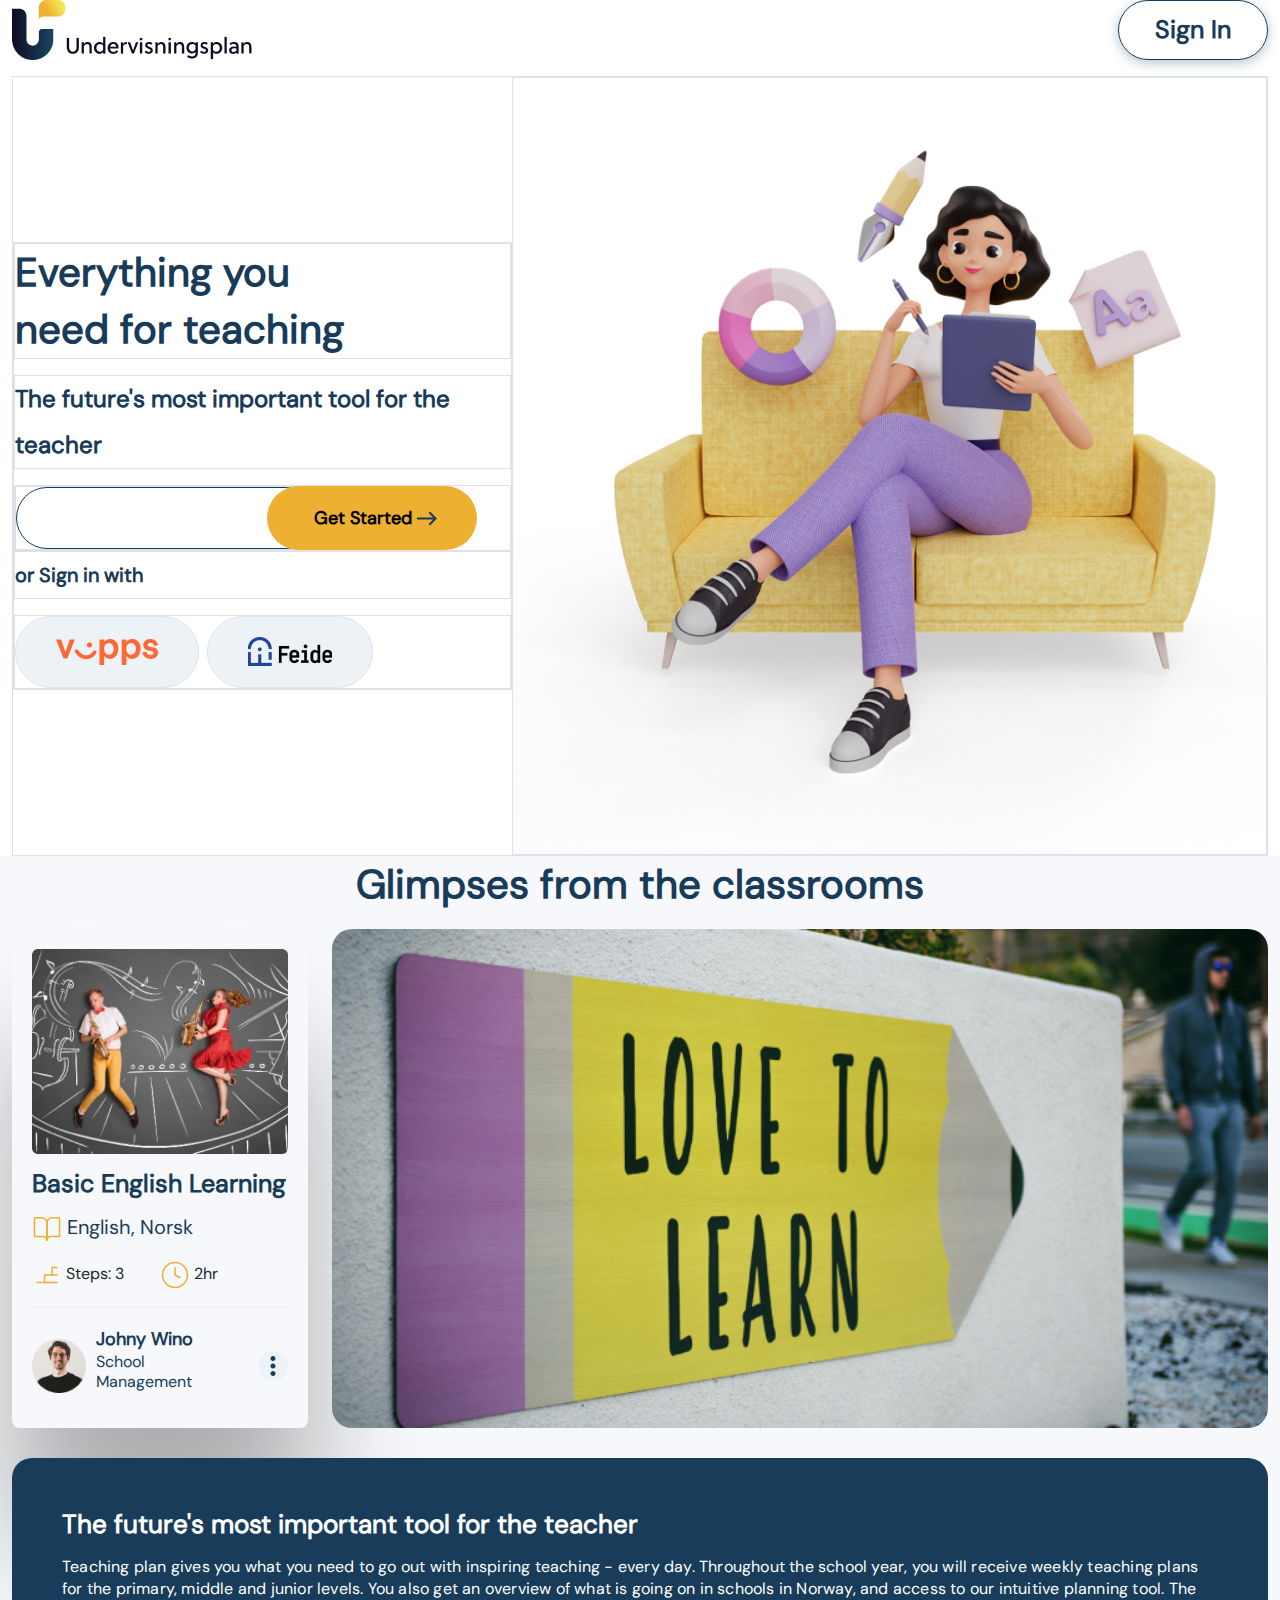
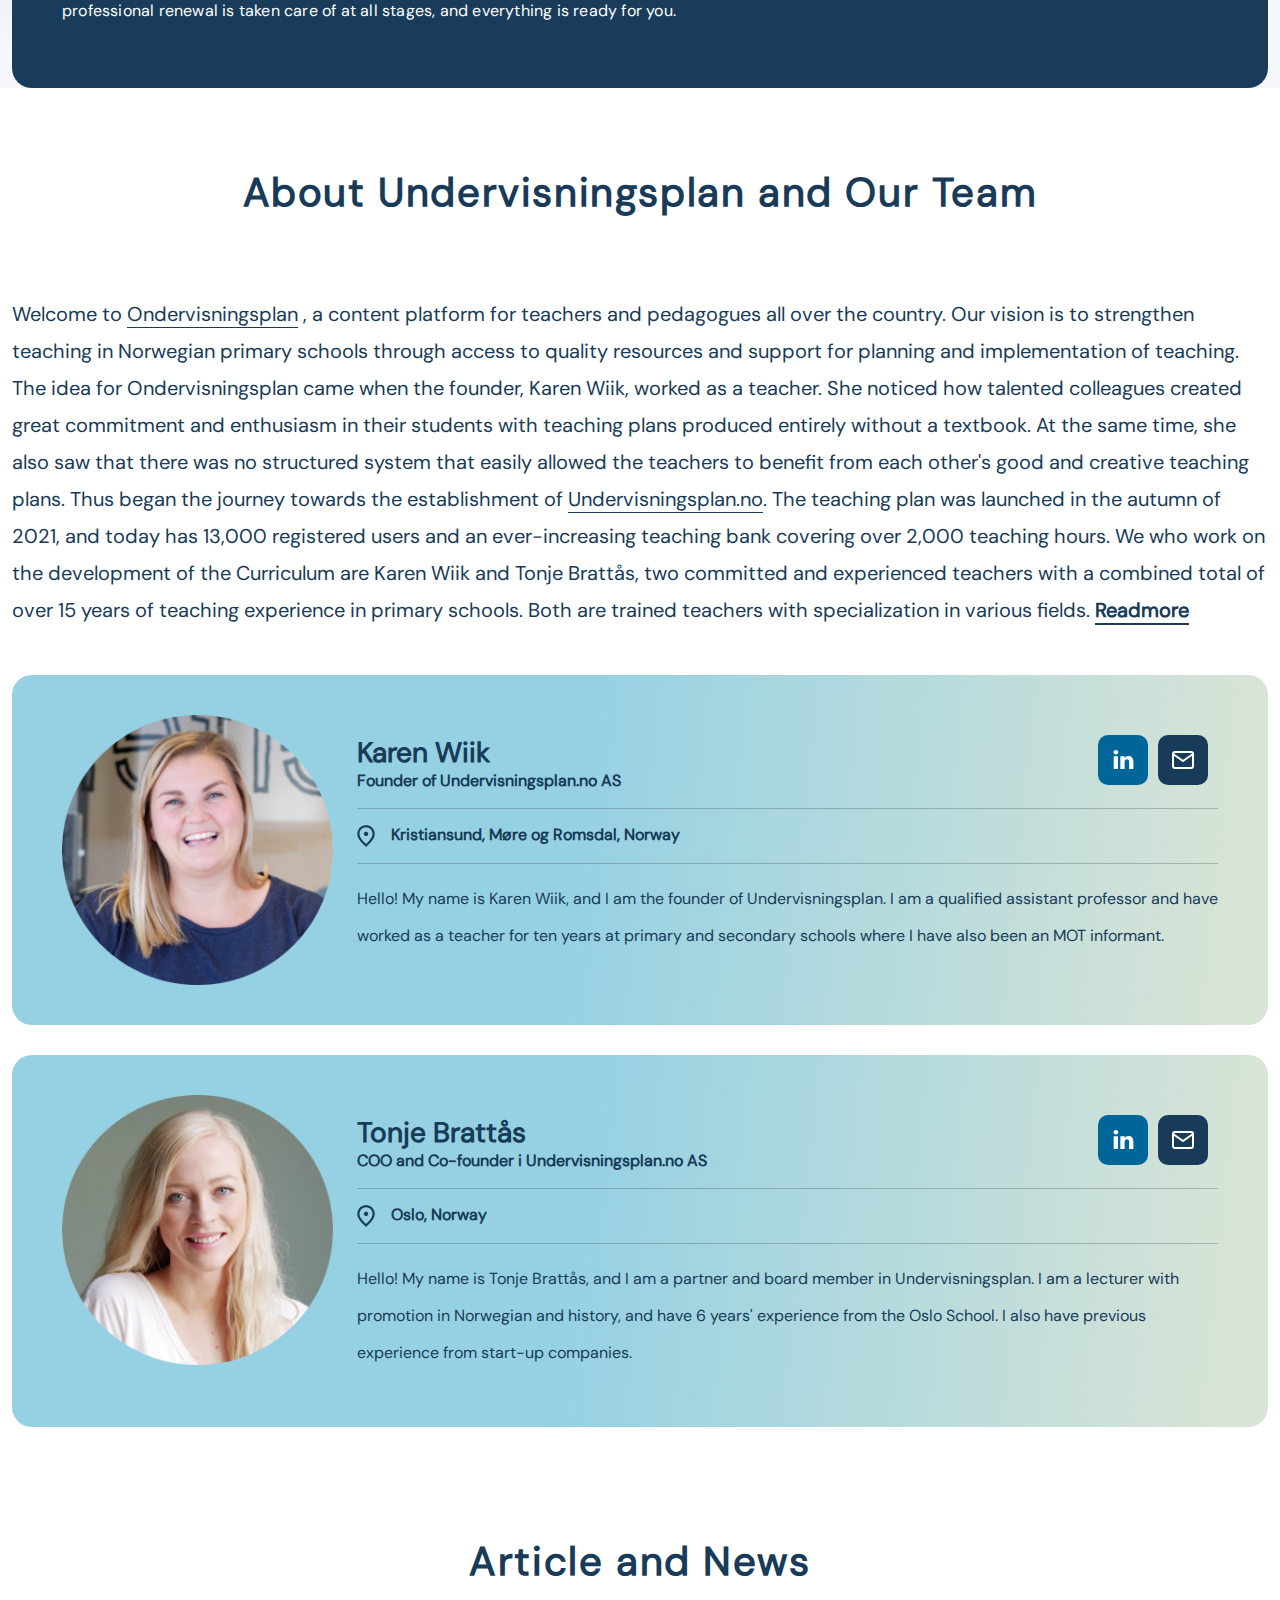
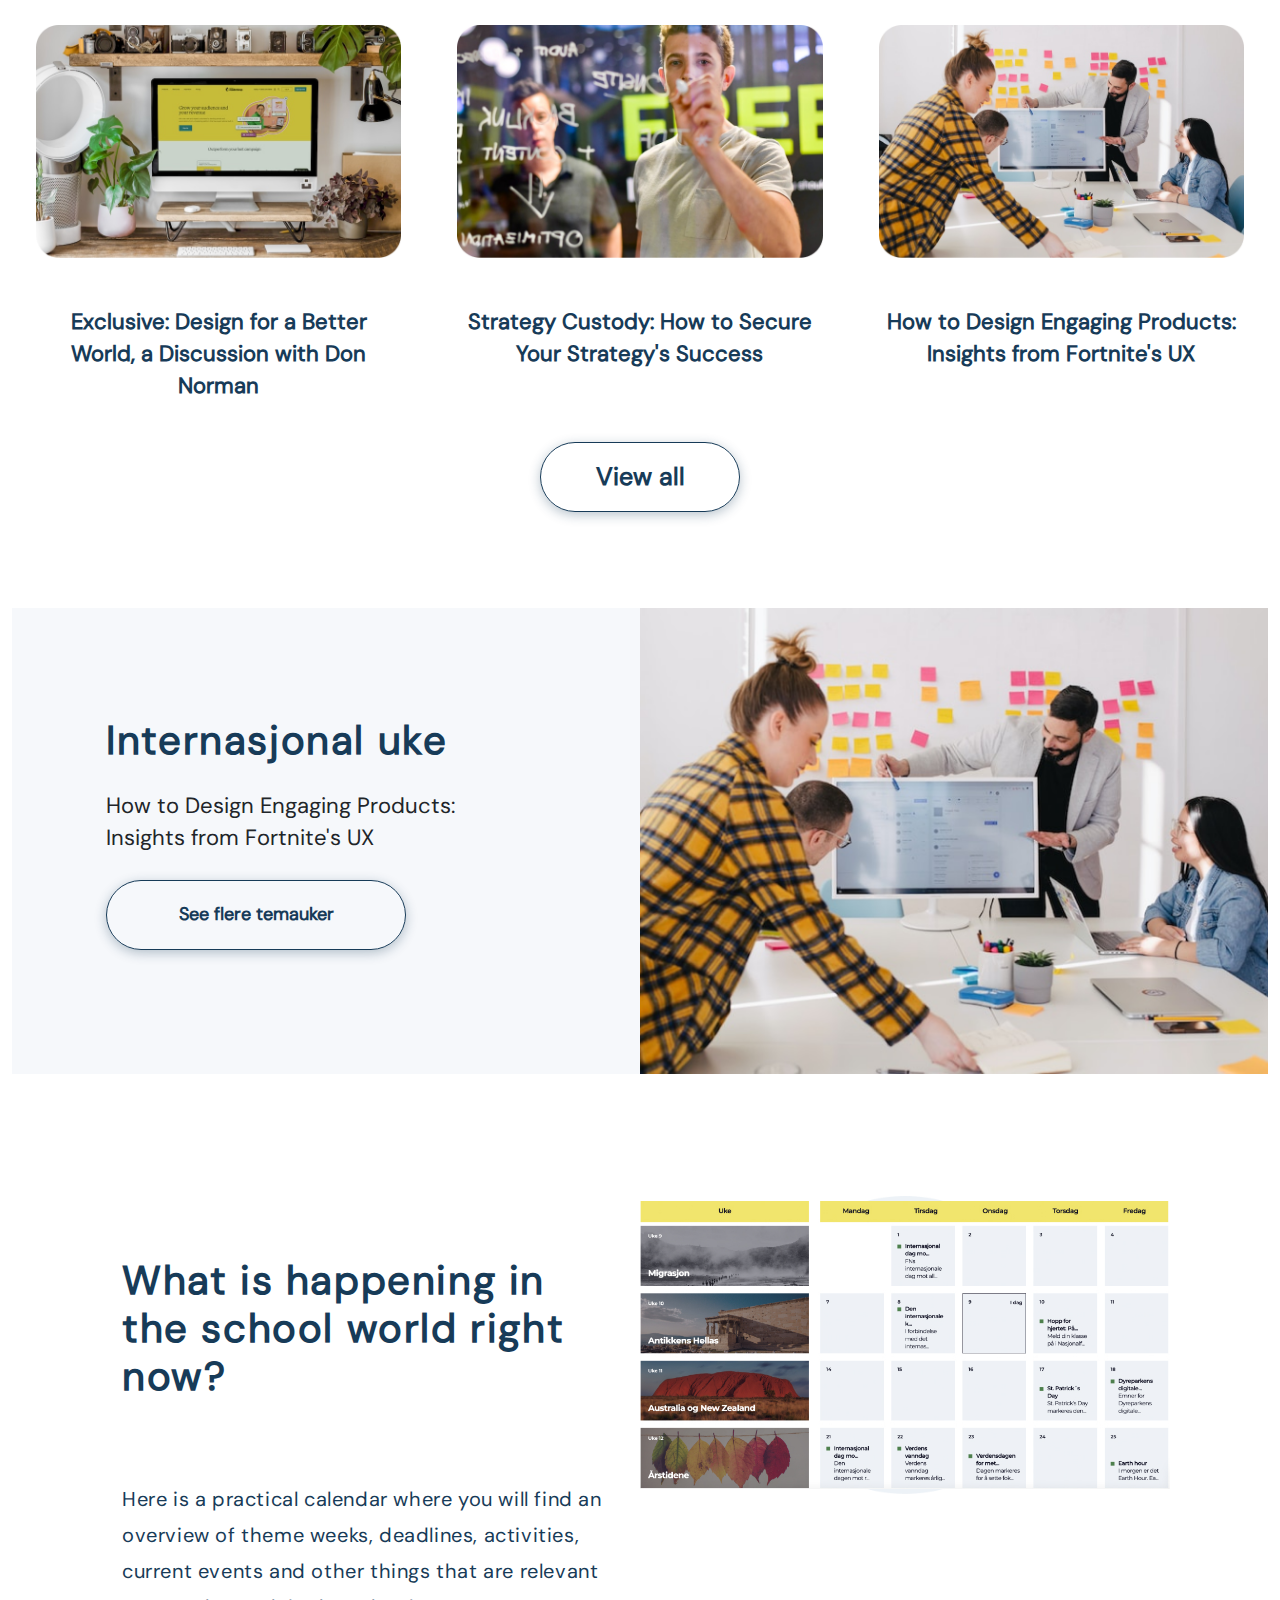
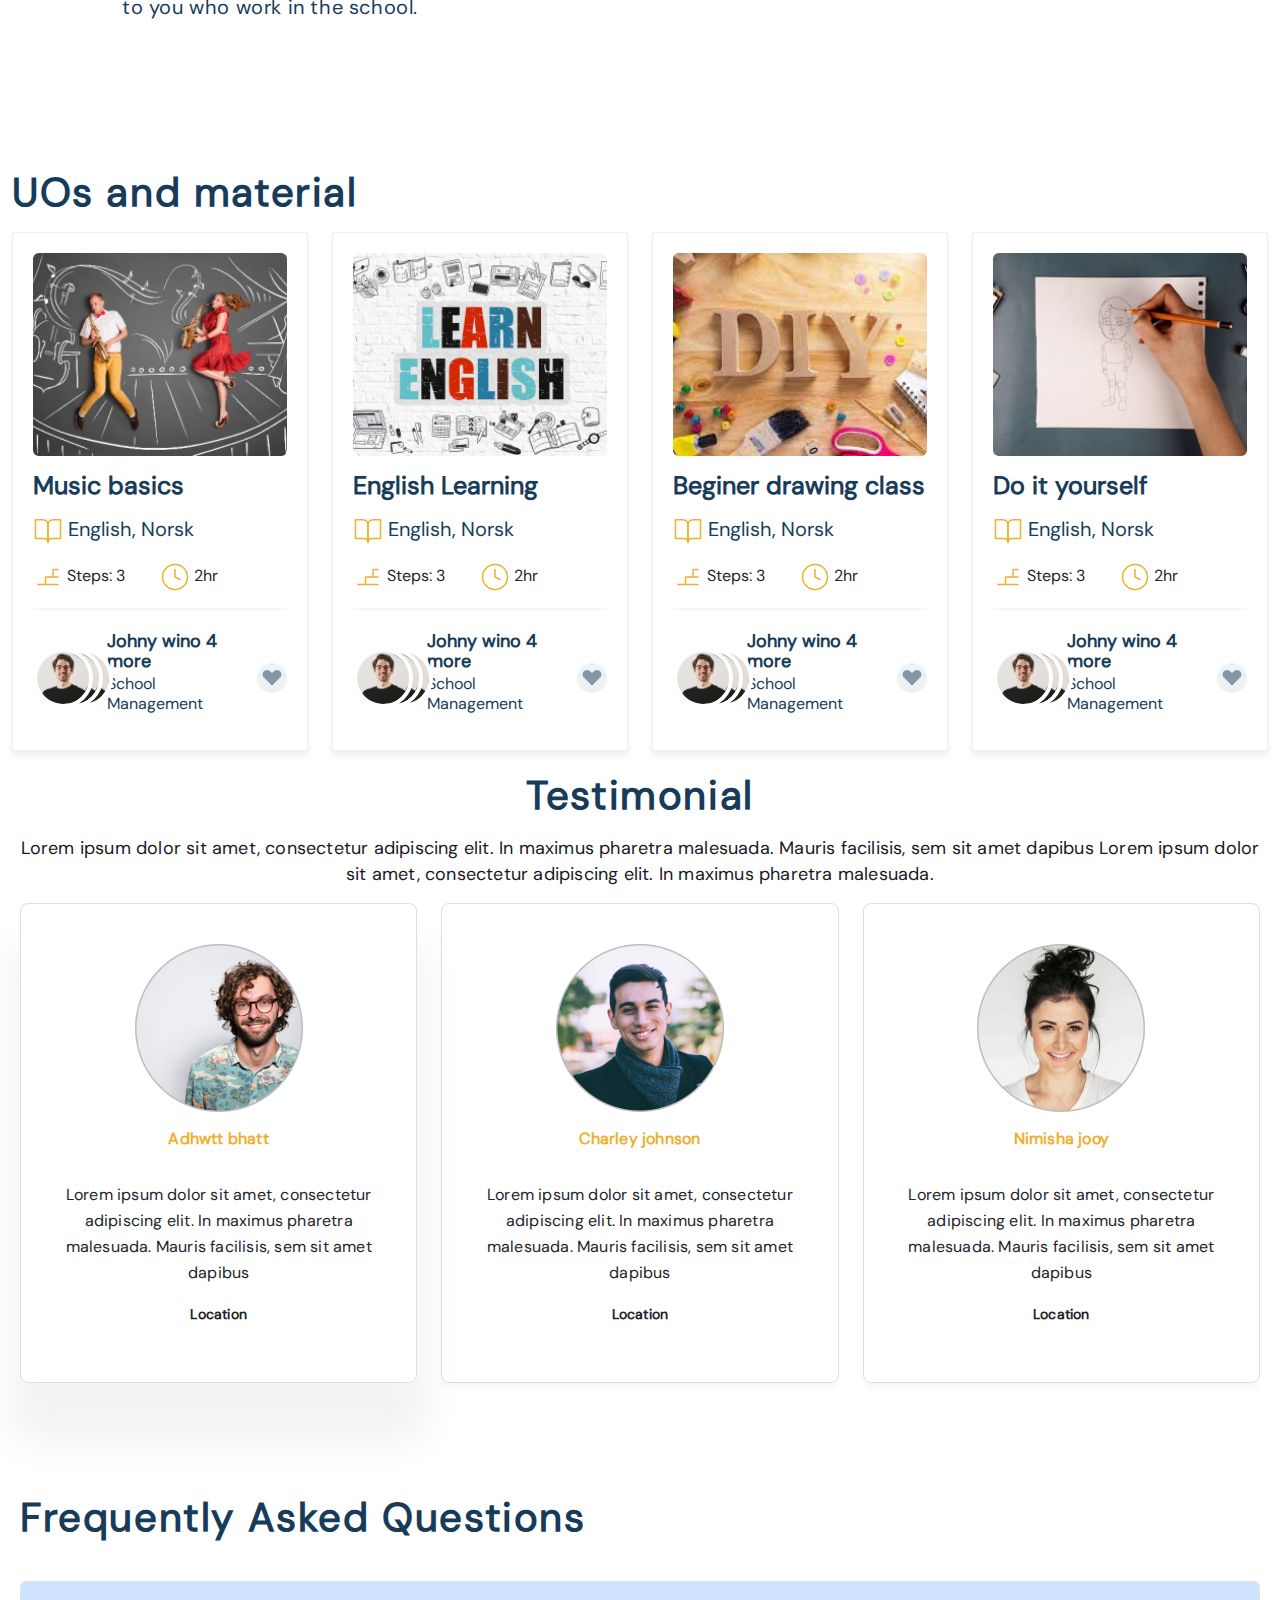
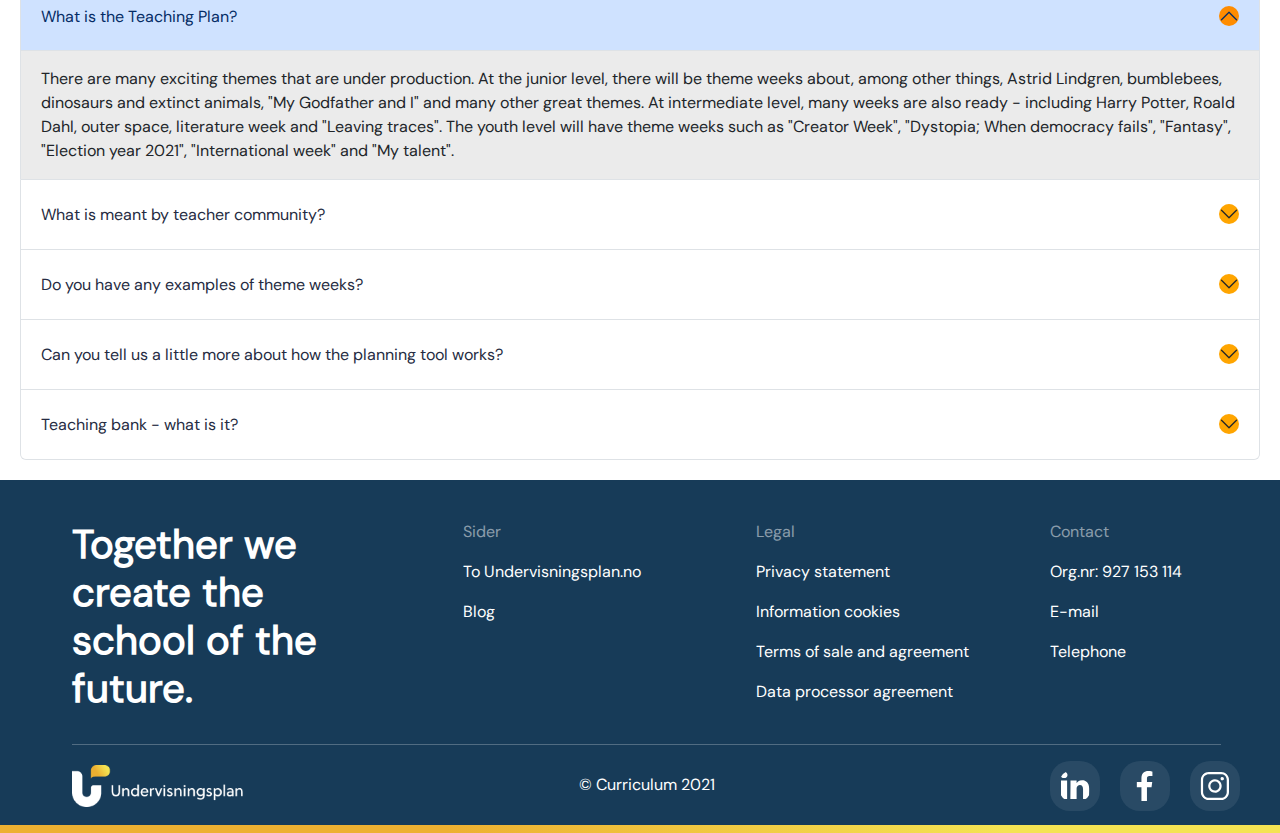
==== commit 22ba0aee: "Undervisioning template day-3 commit" ====
--- a/index.html
+++ b/index.html
@@ -12,6 +12,47 @@
 </head>
 
 <body>
+    <div class="container-fluid">
+        <div class="row">
+            <div class="col">
+                <div class="d-flex flex-row justify-content-between">
+                    <div class="d-flex flex-row align-items-baseline">
+                        <img class="img-fluid" src="Img/logopng.png" alt="Not supported">
+                        <img class="img-fluid" src="Img/brandname.png" alt="Not supported">
+                    </div>
+                    <div>
+                        <p class="sign-in-button-top">Sign In</p>
+                    </div>
+                </div>
+            </div>
+        </div>
+    </div>
+    <div class="container-fluid">
+        <div class="d-flex flex-row justify-content-around align-items-center border border-text">
+            <div class="border border-text">
+                <p class="home-screen-title border border-text">Everything you <br> need for teaching</p>
+                <p class="home-screen-sub border border-text">The future's most important tool for the teacher</p>
+                <form>
+                    <div class="d-flex flex-row border border-text">
+                        <div class="form-group border border-text">
+                            <input type="email" class="form-control input-email" id="exampleInputEmail1" aria-describedby="emailHelp">
+                        </div>
+                        <button type="submit" class="get-started-but" >Get Started <img src="Img/rightArrow.png" alt="not supported"></button>
+                    </div>
+                    <p class="sign-in-text border border-text">or Sign in with</p>
+                    <div class="d-flex sign-in-button-container flex-row border border-text flex-wrap">
+                        <button type="submit" class="sign-in-options border border-text"><img class="img-fluid" src="Img/signinOp1.png" alt="not supported"></button>
+                        <button type="submit" class="sign-in-options border border-text"><img class="img-fluid" src="Img/signinOp2.png" alt="not supported"></button>
+                    </div>
+                </form>
+            </div>
+            <div>
+                <div>
+                    <img class="img-fluid women-image border border-text" src="Img/womenchair.png" alt="not supported">
+                </div>
+            </div>
+        </div>
+    </div>
     <div class="container-fluid glimps-container">
         <div class="row">
             <div class="col">
@@ -22,36 +63,90 @@
         </div>
 
         <div class="row">
-            <div class="col-sm-3">
+            <!-- Card Section -->
+            <div class="col-sm-12 col-md-6 col-lg-4 col-xl-3">
+                <div class="card-box">
+                    <img class="img-fluid card-image" src="Img/Rectangle 4371.png" alt="image not supported">
+                    <div class="card-details">
+                        <p class="card-title">Basic English Learning</p>
+                        <p class="book-language">
+                            <img class="img-fluid card-vectors" src="Img/book-open 1.svg" alt="not supported"> 
+                            English, Norsk
+                        </p>
+                        <div class="d-flex justify-content-start">
+                            <div class="w-50">
+                                <img class="img-fluid card-vectors" src="Img/bar-chart 1.svg" alt="not supported">
+                                <span class="card-fun">Steps: 3</span>
+                            </div>
+                            <div class="w-50">
+                                <img class="img-fluid card-vectors" src="Img/clock 1.svg" alt="not supported">
+                                <span class="card-fun">2hr</span>
+                            </div>
+                        </div>
+                    </div>
+                    <hr class="card-line">
+                    <div class="d-flex justify-content-between align-items-center">
+                        <div class="w-15">
+                            <img src="Img/teacher.png" class="img-fluid" alt="not supported">
+                        </div>
+                        <div class="w-60">
+                            <p class="teacher-name">Johny Wino</p>
+                            <p class="teacher-sub">School Management</p>
+                        </div>
+                        <div class="w-25 d-flex justify-content-end">
+                            <img src="Img/morevector.svg" alt="not supported">
+                        </div>
+                    </div>
+                </div>
+            </div>
+        
+            <!-- Video Section -->
+            <div class="col-sm-12 col-md-6 col-lg-8 col-xl-9">
+                <img class="img-fluid videoimage" src="Img/videoimage.png" alt="not supported">
+            </div>
+        </div>
+        
+
+        <!-- <div class="row">
+            <div class="col-sm-3 col-md-4">
                 <div class="card-box ">
                     <img class="img-fluid card-image" src="Img/Rectangle 4371.png" alt="image not supported">
                     <div class="card-details">
                         <p class="card-title">Basic english learning</p>
                         <p class="book-language"><img class="img-fluid card-vectors" src="Img/book-open 1.svg"
                                 alt="not supported"> English, Norsk</p>
-                        <p><img class="img-fluid card-vectors" src="Img/bar-chart 1.svg" alt="not supported"><span
-                                class="card-fun"> Steps : 3</span><img class="img-fluid card-vectors"
-                                src="Img/clock 1.svg" alt="not supported"><span class="card-fun"> 2hr</span></p>
+                        <div class="d-flex justify-content-start">
+                            <div class=" w-50">
+                                <img class="img-fluid card-vectors" src="Img/bar-chart 1.svg" alt="not supported">
+                                <span class="card-fun"> Steps : 3</span>
+                            </div>
+                            <div class=" w-50">
+                                <img class="img-fluid card-vectors" src="Img/clock 1.svg" alt="not supported">
+                                <span class="card-fun"> 2hr</span>
+                            </div>
+                        </div>
                     </div>
                     <hr class="card-line">
                     <div class="d-flex justify-content-between align-items-center flex-row">
-                        <div class="border border-dark"><img src="Img/teacher.png" alt="not supported"></div>
-                        <div class="ml-0 border border-dark">
+                        <div class="w-15 ">
+                            <img src="Img/teacher.png" alt="not supported">
+                        </div>
+                        <div class="w-60 " >
                             <p class="teacher-name">Johny wino</p>
                             <p class="teacher-sub">School management</p>
                         </div>
-                        <div class="border border-dark">
+                        <div class="w-25 d-flex justify-content-end">
                             <img src="Img/morevector.svg" alt="not supported">
                         </div>
                     </div>
                 </div>
             </div>
-            <div class="col-sm-9">
+            <div class="col-sm-9 col-md-8">
                 <div>
                     <img class="img-fluid videoimage" src="Img/videoimage1.png" alt="not supported">
                 </div>
             </div>
-        </div>
+        </div> -->
 
         <div class="row">
             <div class="col">
@@ -95,15 +190,23 @@
             <div class="row">
                 <div class="col-sm-3">
                     <div class="founder-img-container text-center">
-                        <img class="img-fluid" src="Img/Rectangle 4363.png" alt="not supported">
+                        <img class="img-fluid" src="Img/founder1.png" alt="not supported">
                     </div>
                 </div>
                 <div class="col-sm-9">
                     <div class="about-founder">
-                        <p class="founder-title">Karen Wiik</p>
-                        <p class="founder-subtitle">Founder of Undervisningsplan.no AS</p>
+                        <div class="d-flex flex-wrap justify-content-between ">
+                            <div >
+                                <p class="founder-title">Karen Wiik</p>
+                                <p class="founder-subtitle">Founder of Undervisningsplan.no AS</p>
+                            </div>
+                            <div class="d-flex flex-row ">
+                                <div class="founder-socials d-flex align-items-center justify-content-center LinkedInColor"><img  src="Img/linkedin_vector.svg" alt="not supported"></div>
+                                <div class="founder-socials d-flex align-items-center justify-content-center mailColor"><img  src="Img/mailvector.svg" alt="not supported"></div>
+                            </div>
+                        </div>
                         <hr>
-                        <p class="founder-subtitle">Kristiansund, Møre og Romsdal, Norway</p>
+                        <p class="founder-subtitle"><img src="Img/locationvector.png" alt=""><span class="mx-3">Kristiansund, Møre og Romsdal, Norway</span></p>
                         <hr>
                         <p class="founder-text">
                             Hello! My name is Karen Wiik, and I am the founder of Undervisningsplan. I am a qualified
@@ -119,20 +222,26 @@
             <div class="row">
                 <div class="col-sm-3">
                     <div class="founder-img-container text-center">
-                        <img class="img-fluid" src="Img/Rectangle 4364.png" alt="not supported">
+                        <img class="img-fluid" src="Img/founder2.png" alt="not supported">
                     </div>
                 </div>
                 <div class="col-sm-9">
                     <div class="about-founder">
-                        <p class="founder-title">Tonje Brattås</p>
-                        <p class="founder-subtitle">COO and Co-founder i Undervisningsplan.no AS</p>
+                        <div class="d-flex flex-wrap justify-content-between ">
+                            <div >
+                                <p class="founder-title">Tonje Brattås</p>
+                                <p class="founder-subtitle">COO and Co-founder i Undervisningsplan.no AS</p>
+                            </div>
+                            <div class="d-flex flex-row ">
+                                <div class="founder-socials d-flex align-items-center justify-content-center LinkedInColor"><img  src="Img/linkedin_vector.svg" alt="not supported"></div>
+                                <div class="founder-socials d-flex align-items-center justify-content-center mailColor"><img  src="Img/mailvector.svg" alt="not supported"></div>
+                            </div>
+                        </div>
                         <hr>
-                        <p class="founder-subtitle">Oslo, Norway</p>
+                        <p class="founder-subtitle"><img src="Img/locationvector.png" alt=""><span class="mx-3">Oslo, Norway</span></p>
                         <hr>
                         <p class="founder-text">
-                            Hello! My name is Tonje Brattås, and I am a partner and board member in Undervisningsplan. I
-                            am a lecturer with promotion in Norwegian and history, and have 6 years' experience from the
-                            Oslo School. I also have previous experience from start-up companies.
+                            Hello! My name is Tonje Brattås, and I am a partner and board member in Undervisningsplan. I am a lecturer with promotion in Norwegian and history, and have 6 years' experience from the Oslo School. I also have previous experience from start-up companies.
                         </p>
                     </div>
                 </div>
@@ -210,6 +319,171 @@
                     <div class="image-stack">
                         <img src="Img/Ellipse4.png" class="image1">
                         <img src="Img/schedule.jpg" class="image2">
+                    </div>
+                </div>
+            </div>
+        </div>
+    </div>
+    <div class="container-fluid">
+        <div class="row">
+            <div class="col">
+                <p class="uo-title">UOs and material</p>
+            </div>
+        </div>
+        <div class="row">
+            <div class="col-sm-12 col-md-6 col-lg-4 col-xl-3">
+                <div class="uo-card">
+                    <img class="img-fluid card-image" src="Img/Rectangle 4371.png" alt="image not supported">
+                    <div class="card-details">
+                        <p class="card-title">Music basics</p>
+                        <p class="book-language">
+                            <img class="img-fluid card-vectors" src="Img/book-open 1.svg" alt="not supported"> 
+                            English, Norsk
+                        </p>
+                        <div class="d-flex justify-content-start">
+                            <div class="w-50">
+                                <img class="img-fluid card-vectors" src="Img/bar-chart 1.svg" alt="not supported">
+                                <span class="card-fun">Steps: 3</span>
+                            </div>
+                            <div class="w-50">
+                                <img class="img-fluid card-vectors" src="Img/clock 1.svg" alt="not supported">
+                                <span class="card-fun">2hr</span>
+                            </div>
+                        </div>
+                    </div>
+                    <hr class="card-line">
+                    <div class="d-flex justify-content-between align-items-center">
+                        <div class="w-25 ">
+                            <div class="profile-images">
+                                <img src="Img/teacher.png" alt="Profile 1" class="profile">
+                                <img src="Img/teacher.png" alt="Profile 2" class="profile">
+                                <img src="Img/teacher.png" alt="Profile 3" class="profile">
+                            </div>
+                        </div>
+                        <div class="w-50">
+                            <p class="teacher-name">Johny wino 4 more</p>
+                            <p class="teacher-sub">School Management</p>
+                        </div>
+                        <div class="w-25 d-flex justify-content-end ">
+                            <img src="Img/heartlogo.png" alt="not supported">
+                        </div>
+                    </div>
+                </div>
+            </div>
+            <div class="col-sm-12 col-md-6 col-lg-4 col-xl-3">
+                <div class="uo-card">
+                    <img class="img-fluid card-image" src="Img/uocard1.png" alt="image not supported">
+                    <div class="card-details">
+                        <p class="card-title">English Learning</p>
+                        <p class="book-language">
+                            <img class="img-fluid card-vectors" src="Img/book-open 1.svg" alt="not supported"> 
+                            English, Norsk
+                        </p>
+                        <div class="d-flex justify-content-start">
+                            <div class="w-50">
+                                <img class="img-fluid card-vectors" src="Img/bar-chart 1.svg" alt="not supported">
+                                <span class="card-fun">Steps: 3</span>
+                            </div>
+                            <div class="w-50">
+                                <img class="img-fluid card-vectors" src="Img/clock 1.svg" alt="not supported">
+                                <span class="card-fun">2hr</span>
+                            </div>
+                        </div>
+                    </div>
+                    <hr class="card-line">
+                    <div class="d-flex justify-content-between align-items-center">
+                        <div class="w-25 ">
+                            <div class="profile-images">
+                                <img src="Img/teacher.png" alt="Profile 1" class="profile">
+                                <img src="Img/teacher.png" alt="Profile 2" class="profile">
+                                <img src="Img/teacher.png" alt="Profile 3" class="profile">
+                            </div>
+                        </div>
+                        <div class="w-50 ">
+                            <p class="teacher-name">Johny wino 4 more</p>
+                            <p class="teacher-sub">School Management</p>
+                        </div>
+                        <div class="w-25 d-flex justify-content-end ">
+                            <img src="Img/heartlogo.png" alt="not supported">
+                        </div>
+                    </div>
+                </div>
+            </div>
+            <div class="col-sm-12 col-md-6 col-lg-4 col-xl-3">
+                <div class="uo-card">
+                    <img class="img-fluid card-image" src="Img/uocard2.png" alt="image not supported">
+                    <div class="card-details">
+                        <p class="card-title">Beginer drawing class</p>
+                        <p class="book-language">
+                            <img class="img-fluid card-vectors" src="Img/book-open 1.svg" alt="not supported"> 
+                            English, Norsk
+                        </p>
+                        <div class="d-flex justify-content-start">
+                            <div class="w-50">
+                                <img class="img-fluid card-vectors" src="Img/bar-chart 1.svg" alt="not supported">
+                                <span class="card-fun">Steps: 3</span>
+                            </div>
+                            <div class="w-50">
+                                <img class="img-fluid card-vectors" src="Img/clock 1.svg" alt="not supported">
+                                <span class="card-fun">2hr</span>
+                            </div>
+                        </div>
+                    </div>
+                    <hr class="card-line">
+                    <div class="d-flex justify-content-between align-items-center">
+                        <div class="w-25">
+                            <div class="profile-images">
+                                <img src="Img/teacher.png" alt="Profile 1" class="profile">
+                                <img src="Img/teacher.png" alt="Profile 2" class="profile">
+                                <img src="Img/teacher.png" alt="Profile 3" class="profile">
+                            </div>
+                        </div>
+                        <div class="w-50">
+                            <p class="teacher-name">Johny wino 4 more</p>
+                            <p class="teacher-sub">School Management</p>
+                        </div>
+                        <div class="w-25 d-flex justify-content-end">
+                            <img src="Img/heartlogo.png" alt="not supported">
+                        </div>
+                    </div>
+                </div>
+            </div>
+            <div class="col-sm-12 col-md-6 col-lg-4 col-xl-3">
+                <div class="uo-card">
+                    <img class="img-fluid card-image" src="Img/uocard3.png" alt="image not supported">
+                    <div class="card-details">
+                        <p class="card-title">Do it yourself</p>
+                        <p class="book-language">
+                            <img class="img-fluid card-vectors" src="Img/book-open 1.svg" alt="not supported"> 
+                            English, Norsk
+                        </p>
+                        <div class="d-flex justify-content-start">
+                            <div class="w-50">
+                                <img class="img-fluid card-vectors" src="Img/bar-chart 1.svg" alt="not supported">
+                                <span class="card-fun">Steps: 3</span>
+                            </div>
+                            <div class="w-50">
+                                <img class="img-fluid card-vectors" src="Img/clock 1.svg" alt="not supported">
+                                <span class="card-fun">2hr</span>
+                            </div>
+                        </div>
+                    </div>
+                    <hr class="card-line">
+                    <div class="d-flex justify-content-between align-items-center">
+                        <div class="w-25">
+                            <div class="profile-images">
+                                <img src="Img/teacher.png" alt="Profile 1" class="profile">
+                                <img src="Img/teacher.png" alt="Profile 2" class="profile">
+                                <img src="Img/teacher.png" alt="Profile 3" class="profile">
+                            </div>
+                        </div>
+                        <div class="w-50">
+                            <p class="teacher-name">Johny wino 4 more</p>
+                            <p class="teacher-sub">School Management</p>
+                        </div>
+                        <div class="w-25 d-flex justify-content-end">
+                            <img src="Img/heartlogo.png" alt="not supported">
+                        </div>
                     </div>
                 </div>
             </div>
@@ -400,15 +674,15 @@
                 </div>
             </div>
             <hr>
-            <div class="row">
-                <div class="col-sm-4">
-                    <p>Undervisioningsplan</p>
-                </div>
-                <div class="col-sm-6">
-                    <p>© Curriculum 2021</p>
-                </div>
+            <div class="row d-flex align-items-baseline">
                 <div class="col-sm-2">
-                    <div class="footer-social-icons">
+                    <img class="img-fluid" src="Img/logoname.png" alt="not supported">
+                </div>
+                <div class="col-sm-8">
+                    <p class="text-center">© Curriculum 2021</p>
+                </div>
+                <div class="col-sm-2 d-flex justify-content-start">
+                    <div class="footer-social-icons ">
                         <a href="#" target="_blank">
                             <img src="Img/linkedin_vector.svg" alt="LinkedIn Logo" class="social-icon">
                         </a>
--- a/css/index.css
+++ b/css/index.css
@@ -11,9 +11,152 @@
     font-family: DM sans;
 }
 
+.sign-in-button-top{
+    width: 150px;
+    height:60px;
+    border: 1px solid #173B58;
+    color: #173B58;
+    border-radius: 56px;
+    font-size:25px;
+    font-weight: 700;
+    box-shadow: 0px 3px 12px 0px #173B584D;
+    display: flex;
+    align-items: center;
+    justify-content: center;
+}
+.home-screen-title{
+    font-size: 40px;
+    font-weight:bold;
+    line-height: 57px;
+    text-align: left;
+    color: #173B58;
+}
+
+.home-screen-sub{
+    font-size: 24px;
+    font-weight: 600;
+    line-height: 46px;
+    text-align: left;
+    color: #173B58;
+
+}
+
+.sign-in-text{
+    font-size: 20px;
+    font-weight:600;
+    line-height: 46px;
+    text-align: left;
+    color: #173B58;
+
+}
+
+.input-email{
+    border-radius: 56px;
+    padding: 5px 8px 5px 8px;
+    border: 1px solid #173B58;
+    width: 300px;
+    height: 62px;
+}
+
+.sign-in-options{
+    padding: 20px 40px 21px 40px;
+    gap: 8px;
+    border-radius: 56px;
+    opacity: 0px;
+    background-color:#EDF2F7;
+    border: none;
+    margin-right: 8px;
+}
+
+.get-started-but{
+    font-size: 18px;
+    font-weight: 700;
+    line-height: 20px;
+    text-align: center;
+    padding: 20px 40px 21px 47px;
+    gap: 17px;
+    border-radius: 56px;
+    opacity: 0px;
+    background-color:#EDB031;
+    border: none;
+    margin-left: -50px;
+}
+
+
+@media (max-width: 576px) {
+    .women-image {
+        display: none;
+    }
+    .input-email{
+        border-radius: 56px;
+        padding: 5px 8px 5px 8px;
+        border: 1px solid #173B58;
+        width: 300px;
+        height: 50px;
+    }
+    .sign-in-options{
+        padding: 5px;
+        gap: 4px;
+        border-radius: 28px;
+        opacity: 0px;
+        background-color:#EDF2F7;
+        border: none;
+        margin-right: 4px;
+        
+    }
+    .get-started-but{
+        font-size: 12px;
+        font-weight: 600;
+        line-height: 20px;
+        text-align: center;
+        padding: 5px 10px 5px 10px;
+        gap: 10px;
+        border-radius: 28px;
+        opacity: 0px;
+        background-color:#EDB031;
+        border: none;
+        margin-left: -80px;
+    }
+    .sign-in-button-container{
+        justify-content: space-between;
+    }
+}
+
+
+@media (max-width: 768px) {
+    .women-image {
+        display: none; /* This will hide the button */
+    }
+    .sign-in-options{
+        padding: 5px 10px 5px 10px;
+        gap: 6px;
+        border-radius: 10px;
+        opacity: 0px;
+        background-color:#EDF2F7;
+        border: none;
+        margin-right: 6px;
+    }
+}
+
+@media (max-width: 992px) {
+    .women-image {
+        display: none;
+    }
+    .sign-in-options{
+        padding: 15px 30px 15px 30px;
+        gap: 8px;
+        border-radius: 42px;
+        opacity: 0px;
+        background-color:#EDF2F7;
+        border: none;
+        margin-right: 8px;
+    }
+}
+
+
+
 .glimps-container{
     background-color: #F6F8FB;
-    padding: 122px;
 }
 
 .teacher-name{
@@ -48,9 +191,9 @@
 
 @media (max-width: 768px) {
     .glimps-container {
-      padding: 20px; /* Adjust this value as per your need */
-    }
-  }
+      padding: 0px; /* Adjust this value as per your need */
+    }
+}
   
 .glims-title{
     font-size: 40px;
@@ -66,18 +209,22 @@
 }
 
 .card-box{
-    border: 1px solid silver;
-    padding: 16px 20px 16px 20px;
+    border-radius: 8px;
+    padding: 20px;
     box-shadow: 0px 2.77px 2.21px 0px #00000005;
     box-shadow: 0px 6.65px 5.32px 0px #00000007;
-    box-shadow: 0px 12.52px 10.02px 0px #00000009;
-    box-shadow: 0px 22.34px 17.87px 0px #0000000B;
-    box-shadow: 0px 41.78px 33.42px 0px #0000000D;
-    box-shadow: 0px 100px 80px 0px #00000012;
+    box-shadow:0px 12.52px 10.02px 0px #00000009;
+    box-shadow:0px 22.34px 17.87px 0px #0000000B;
+    box-shadow:0px 41.78px 33.42px 0px #0000000D;
+    box-shadow:0px 120px 120px 0px rgba(0, 0, 0, 0.3); 
+
 }
 
 .videoimage{
     border-radius: 20px;
+    width: 100% !important;
+    height: 100% !important;
+    object-fit: cover;
 }
 
 .glimps-subtitle{
@@ -181,20 +328,22 @@
     margin-top: 20px;
 }
 .founder-title{
-    font-size: 28px;
-    font-weight: 700;
+    margin-bottom: 0;
+    font-size: 28px; 
+    font-weight: 700; 
     line-height: 36.46px;
-    text-align: left;
-    color: #173B58;
-    margin-bottom: 0px;
+    color: #173B58;
+
 }
 
 .founder-subtitle{
-    font-size: 16px;
-    font-weight: 600;
+    
+    margin-bottom: 0;
+    font-size: 16px; 
+    font-weight: 600; 
     line-height: 20.83px;
-    text-align: left;
-    color: #173B58;
+    color: #173B58;
+
 }
 
 .founder-text{
@@ -206,6 +355,21 @@
 
 }
 
+.founder-socials{
+    width: 50px;
+    height: 50px;
+    margin-right: 10px;
+    text-align: center;
+    border-radius: 10px;
+    opacity: 0px;
+    cursor: pointer;
+}
+.LinkedInColor{
+    background-color: #006699;
+}
+.mailColor{
+    background-color: #173B58;
+}
 .article-text{
     font-size: 22px;
     font-weight: 600;
@@ -285,7 +449,7 @@
 }
 
 .school-schedule-title{
-     padding: 60px 10px 5px 0px; 
+    padding: 60px 10px 5px 0px; 
     font-size: 40px;
     font-weight: 700;
     line-height: 48px;
@@ -358,6 +522,50 @@
     }
 }
 
+.uo-title{
+    font-size: 40px;
+    font-weight: 700;
+    line-height: 48px;
+    letter-spacing: 0.04em;
+    text-align: left;
+    color: #173B58;
+}
+
+.uo-card{
+    box-shadow: 0px 5px 6px 0px #080F340F;
+    border: 1px solid #EFF0F6;
+    padding: 20px;
+}
+
+.profile-images {
+    position: relative;
+    width: 100px; /* Adjust based on the total width needed */
+    height: 60px; /* Adjust based on the height of the images */
+    overflow:hidden;
+}
+
+.profile {
+    position: absolute;
+    width: 60px; /* Adjust based on image size */
+    height: 60px; /* Adjust based on image size */
+    border-radius: 50%; /* Makes the images circular */
+    border: 4px solid white; /* Optional: Add border around the images */
+}
+
+.profile:nth-child(1) {
+    left: 0;
+    z-index: 3;
+}
+
+.profile:nth-child(2) {
+    left: 10px; /* Slight offset to layer over the first image */
+    z-index: 2;
+}
+
+.profile:nth-child(3) {
+    left: 20px; /* Further offset to layer over the second image */
+    z-index: 1;
+}
 .testimonial-title{
     font-size: 40px;
     font-weight: 700;
@@ -488,7 +696,22 @@
 .footer-container{
     background-color: #173B58;
     color: #FFFFFF;
-}
+    padding:40px 47px 20px 60px;
+    cursor: pointer;
+    border-bottom: 3px solid linear-gradient(246.27deg, #F4E353 21.64%, #EDB031 65.09%);
+    position: relative;
+}
+
+  
+.footer-container::after {
+    content: "";
+    position: absolute;
+    bottom: 0;
+    left: 0;
+    width: 100%;
+    height: 8px; /* Border height */
+    background: linear-gradient(246.27deg, #F4E353 21.64%, #EDB031 65.09%);
+  }
 
 .footer-note{
     width: 80%;
@@ -502,30 +725,29 @@
 }
 
 .footer-social-icons {
-    display: flex;                  /* Align icons horizontally */
-    justify-content: center;        /* Center the icons */
-    gap: 20px;                      /* Space between the icons */
+    display: flex;                  
+    justify-content: center;        
+    gap: 20px;                      
 }
 
 .social-icon {
-    width: 50px;                    /* Icon size */
+    width: 50px;                    
     height: 50px;
     background-color:#FFFFFF14;    
-    padding: 8px;                  /* Padding inside the circle */
-    border-radius: 50%;             /* Make it circular */
+    padding: 10px;                  
+    border-radius: 20px;             
     display: inline-flex;
     align-items: center;
     justify-content: center;
-    transition: background-color 0.3s ease;
-}
-
-
-
-
-
-
-
-
-
-
-
+}
+
+
+
+
+
+
+
+
+
+
+
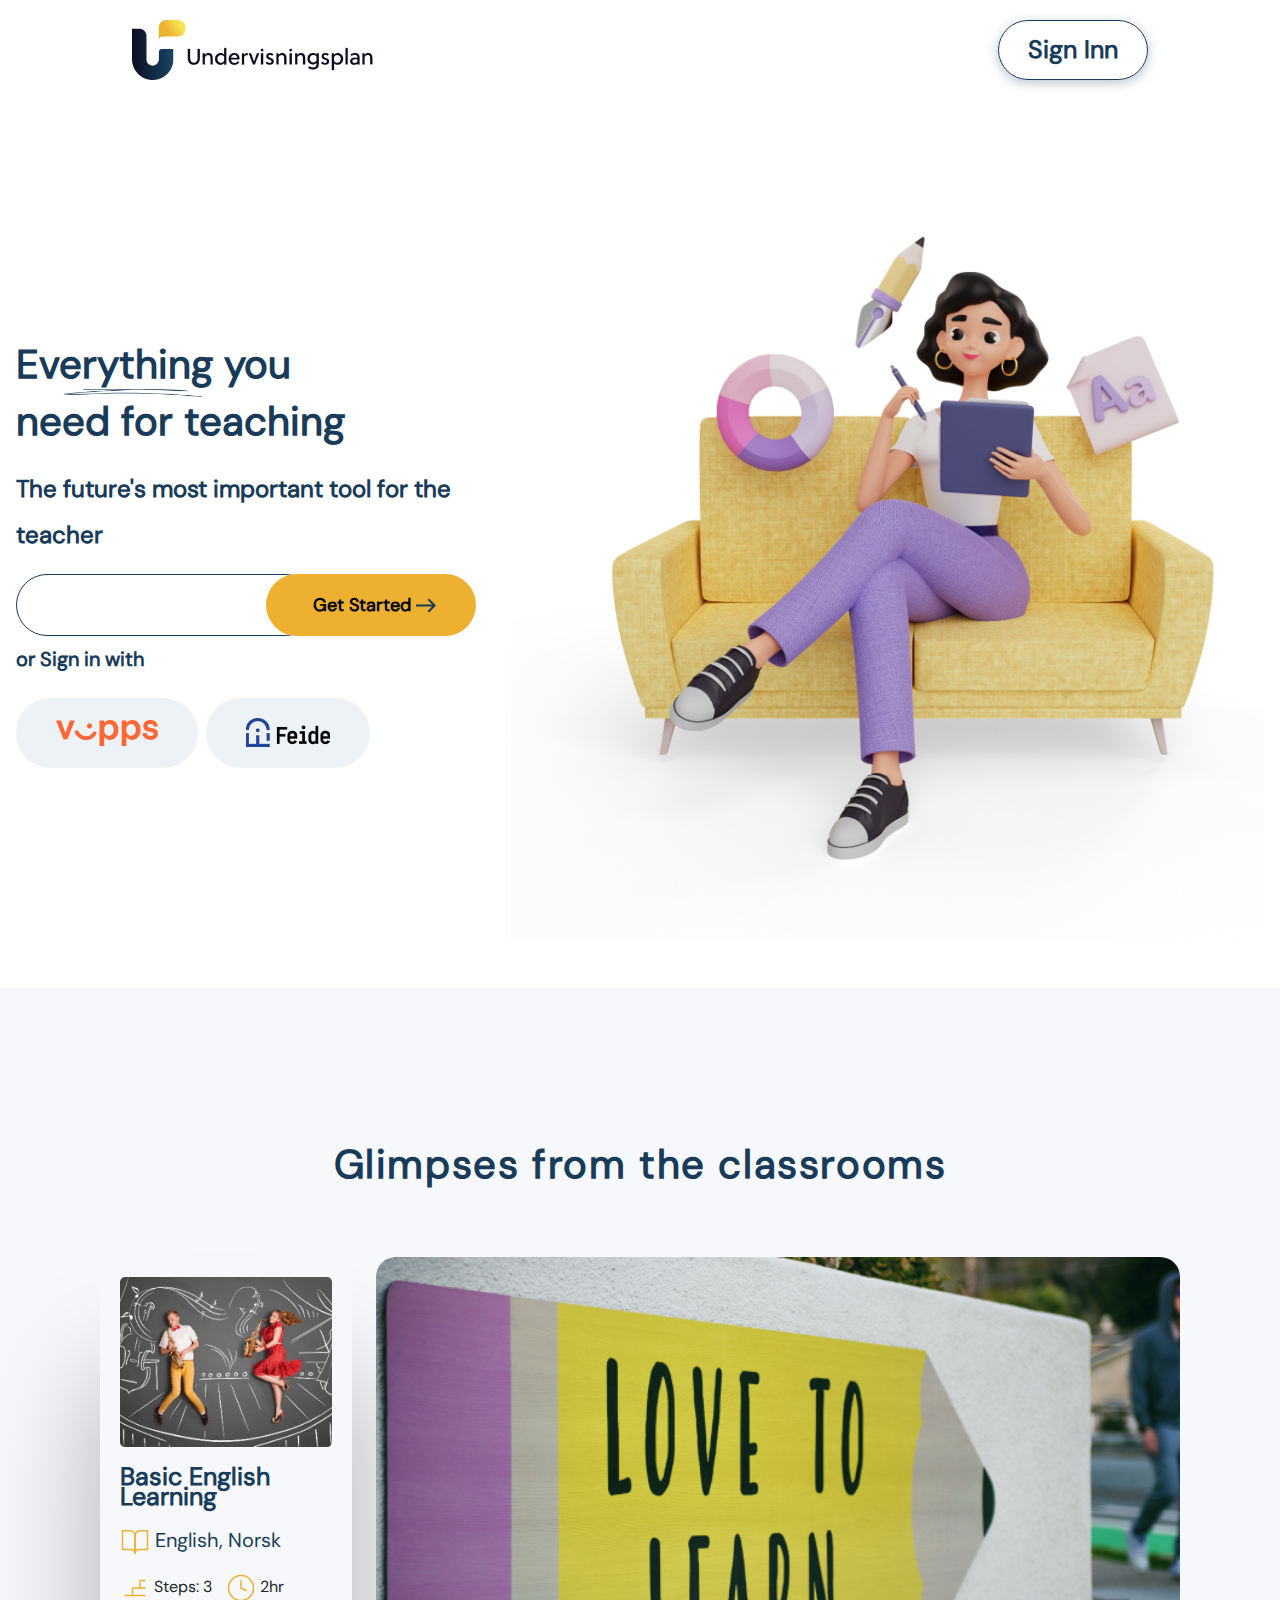
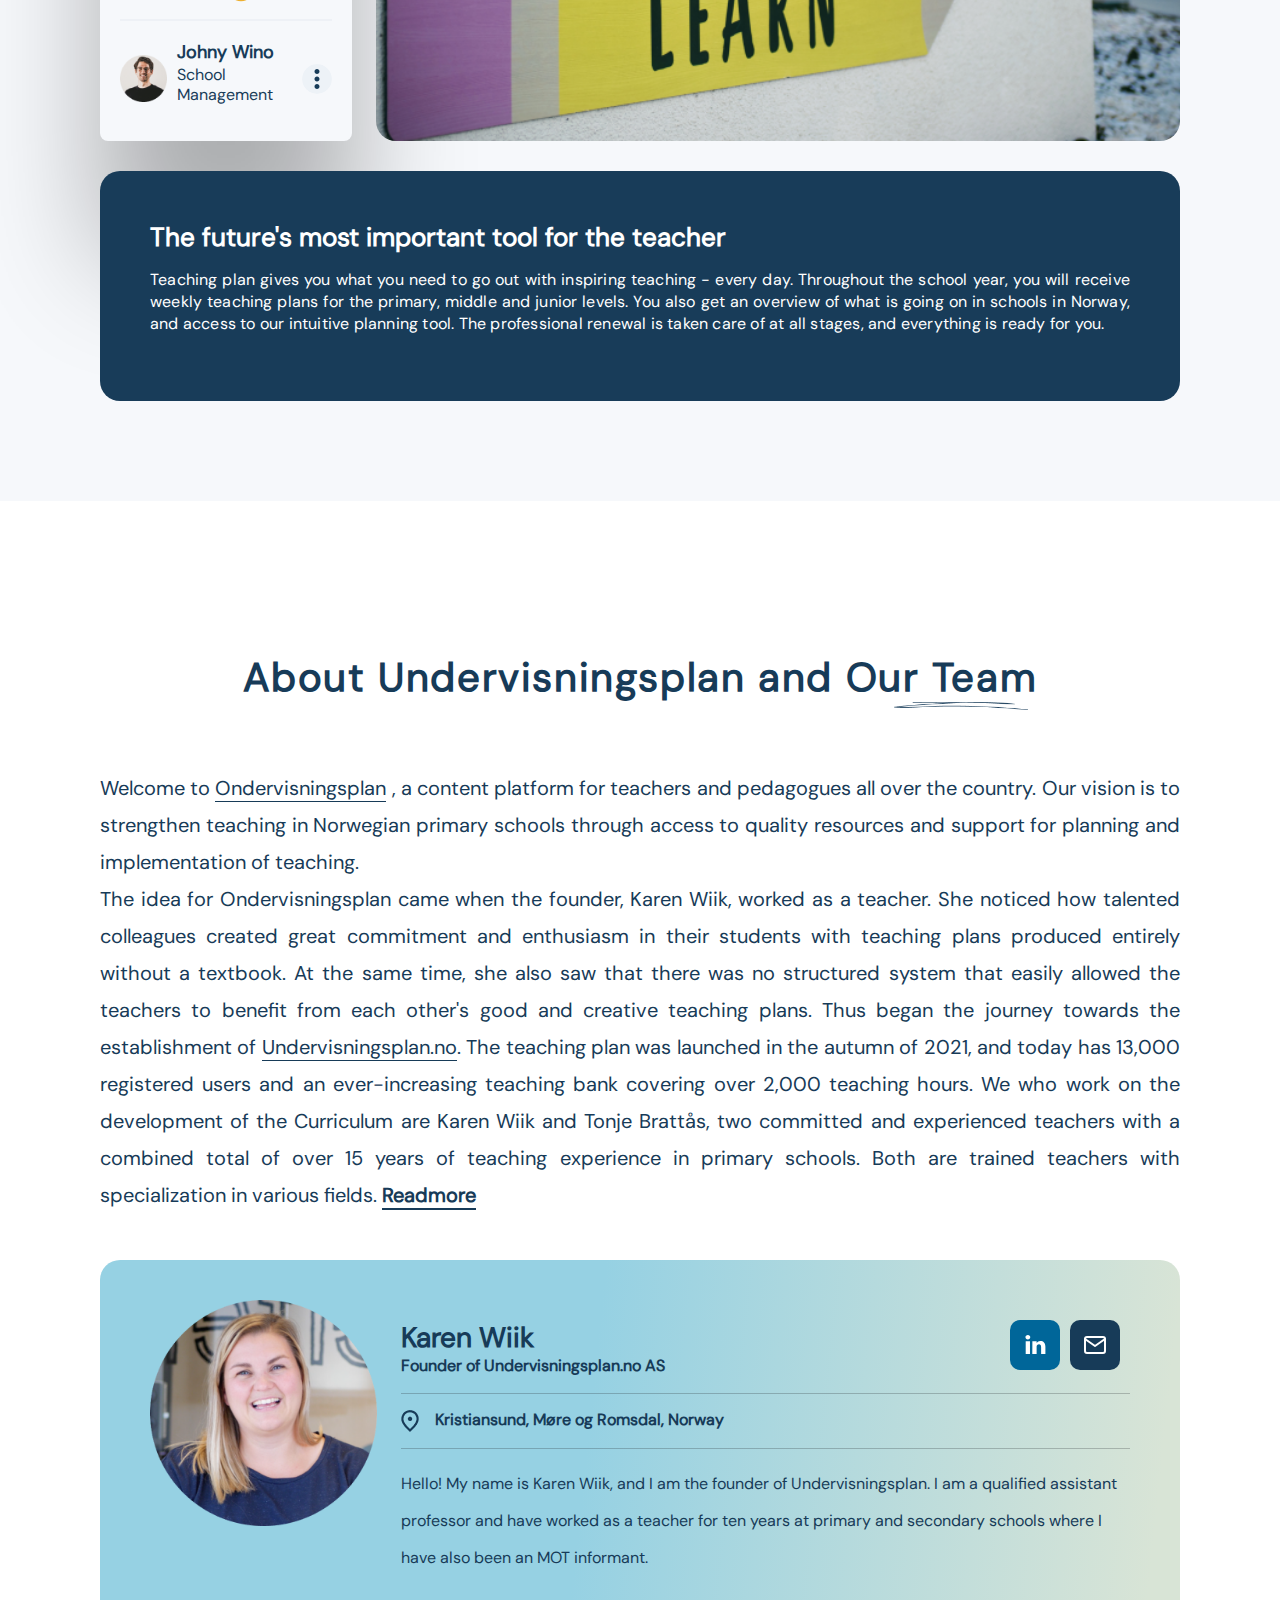
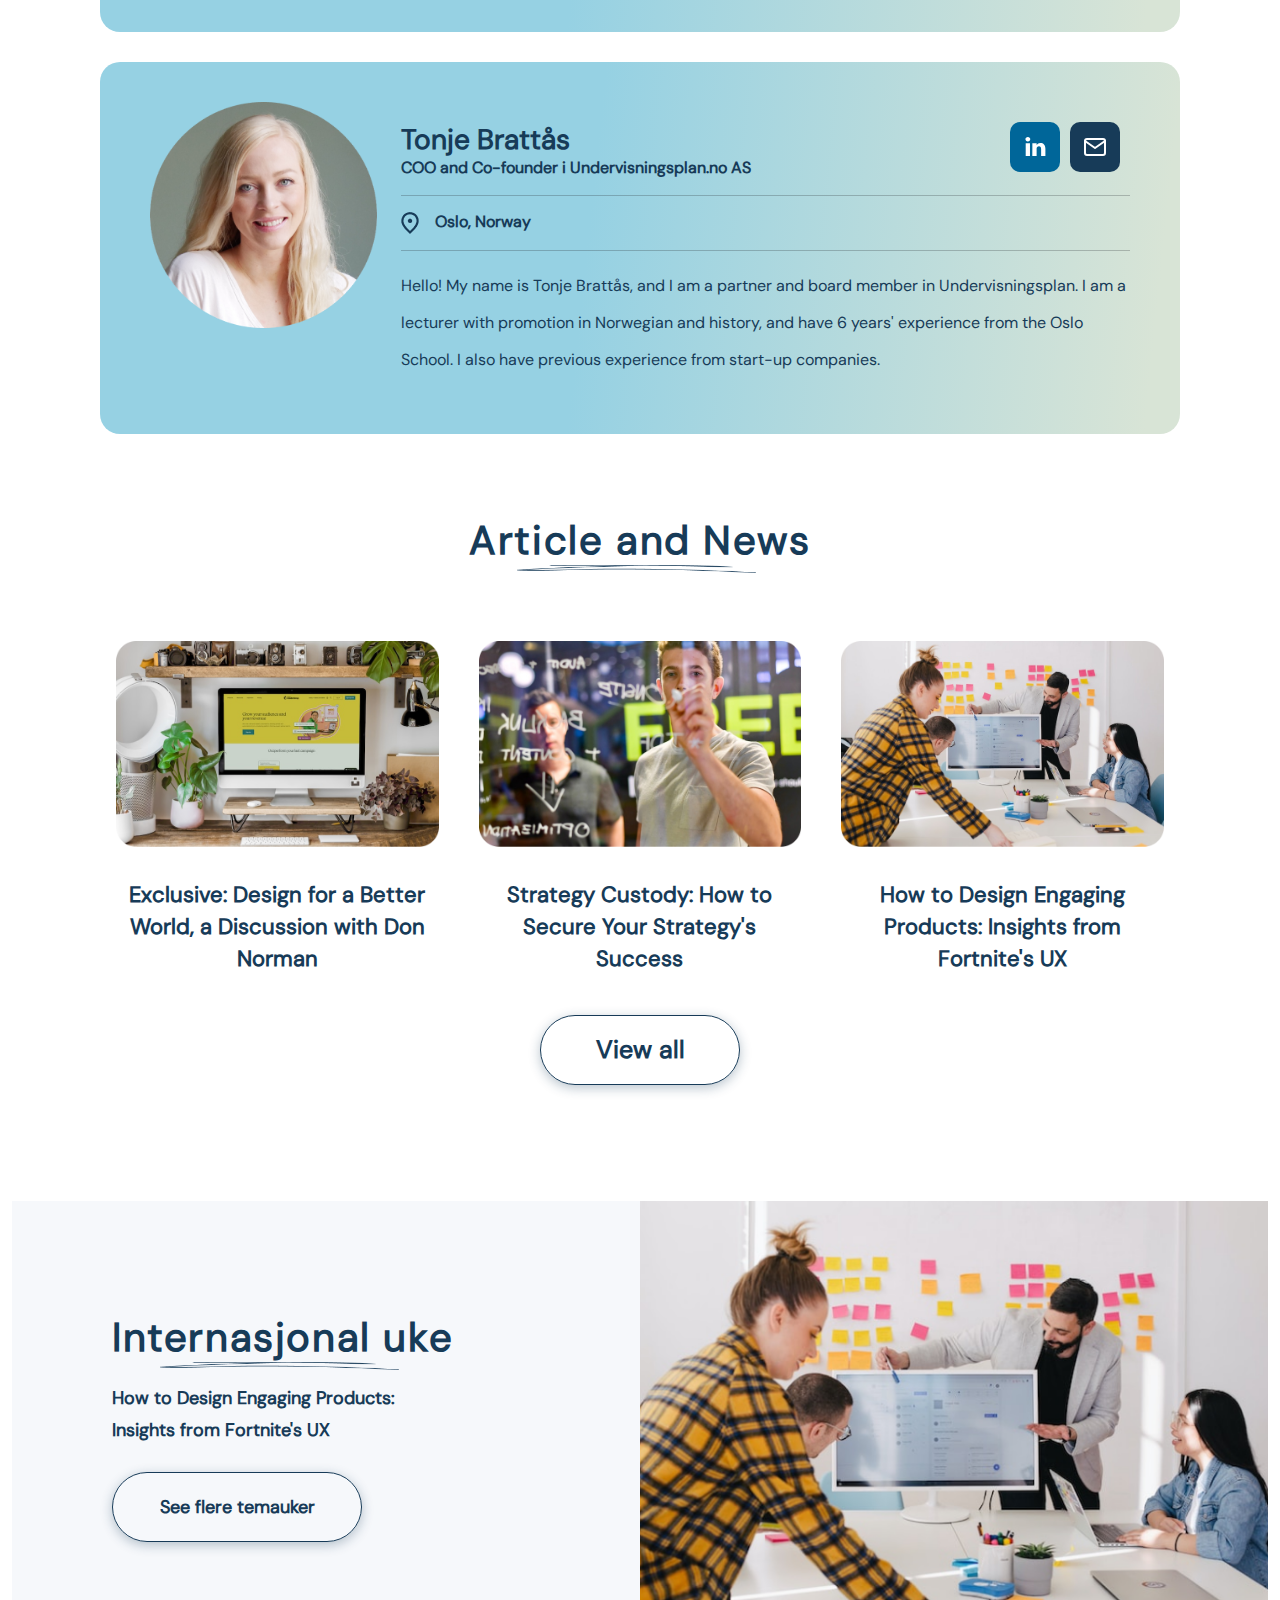
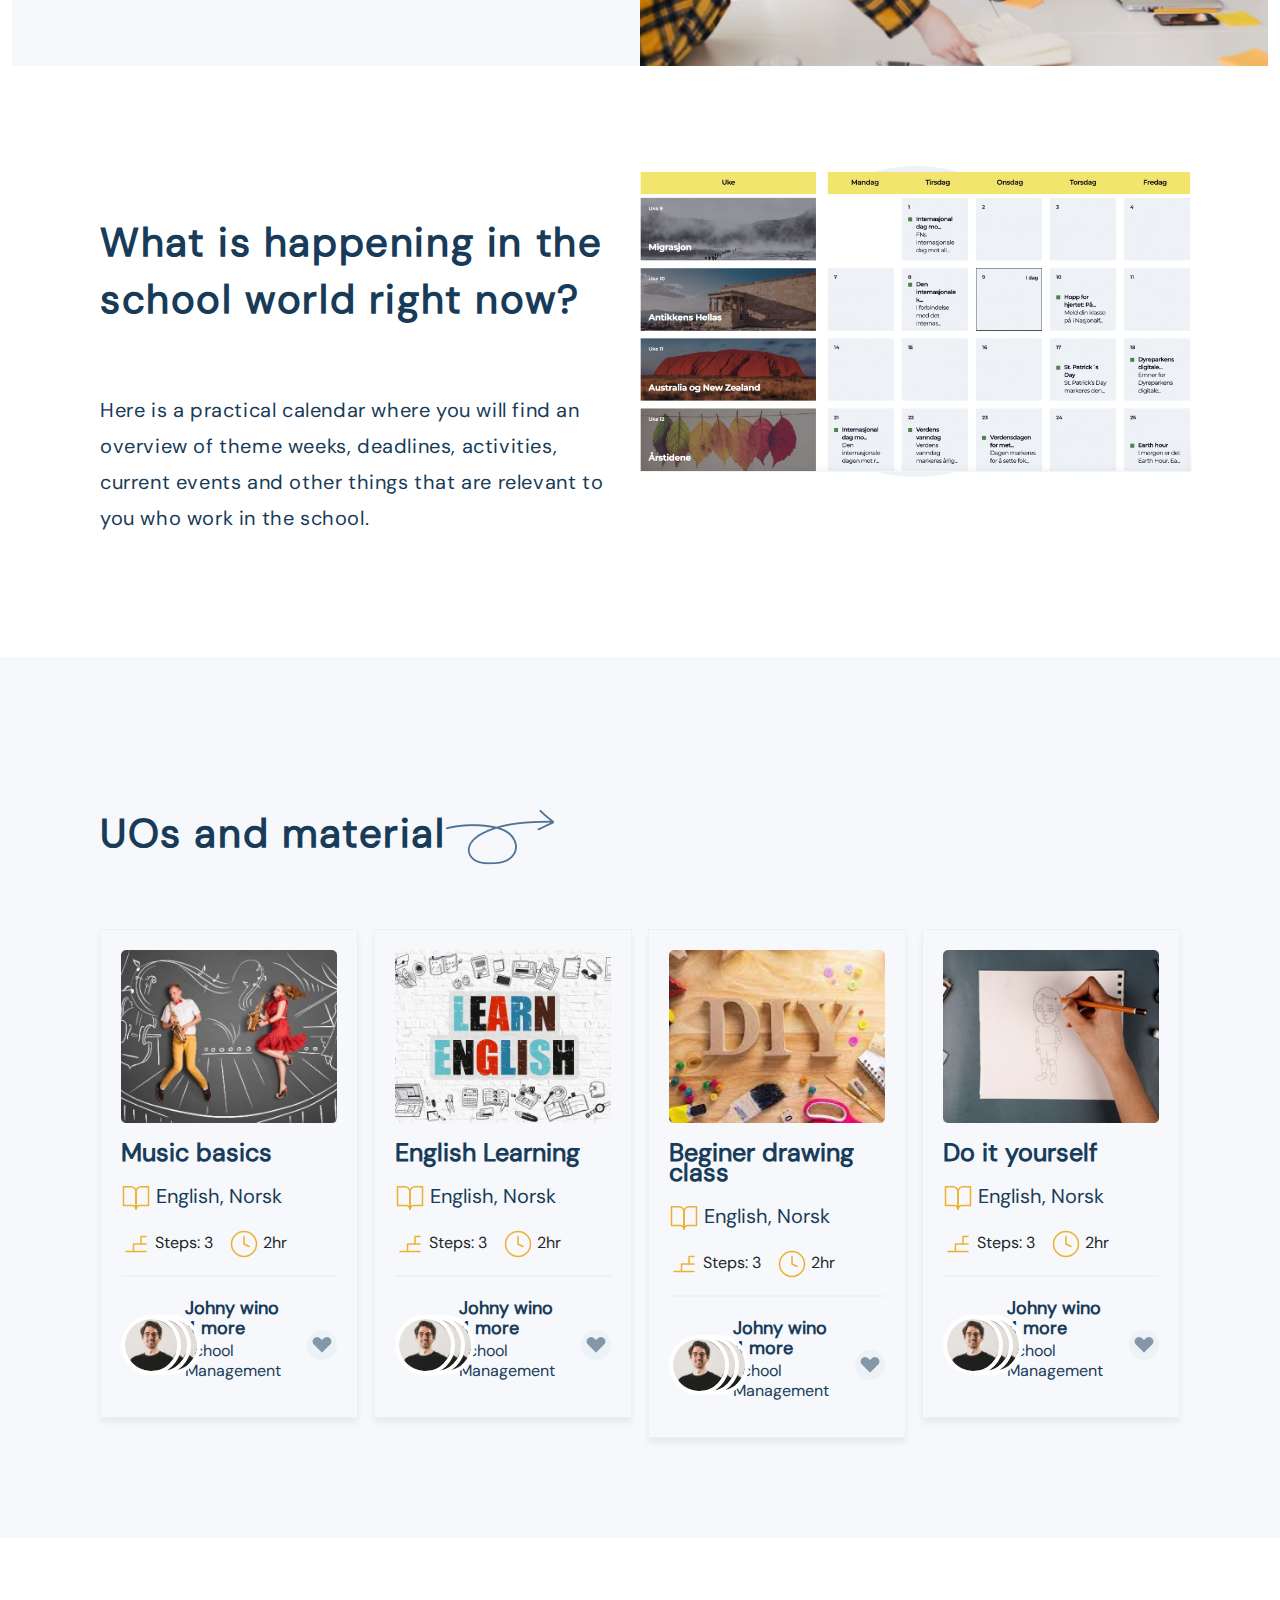
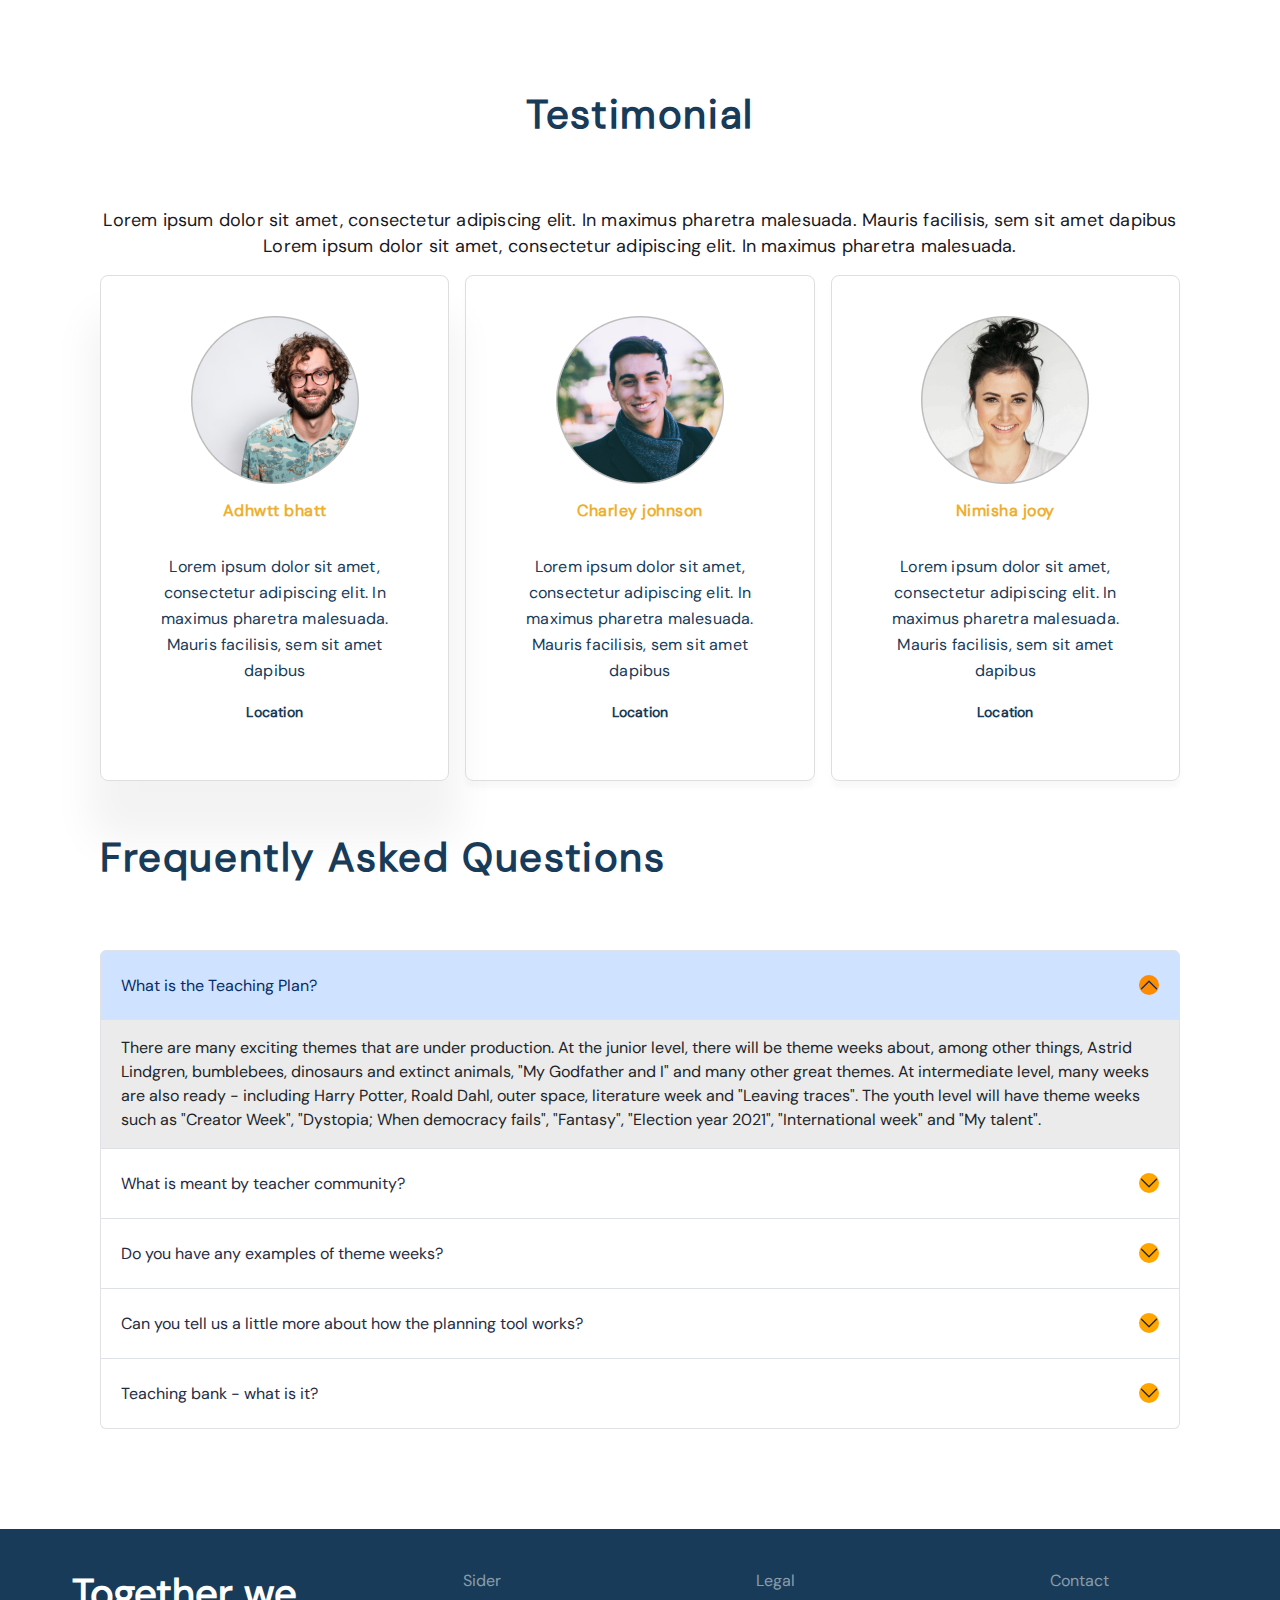
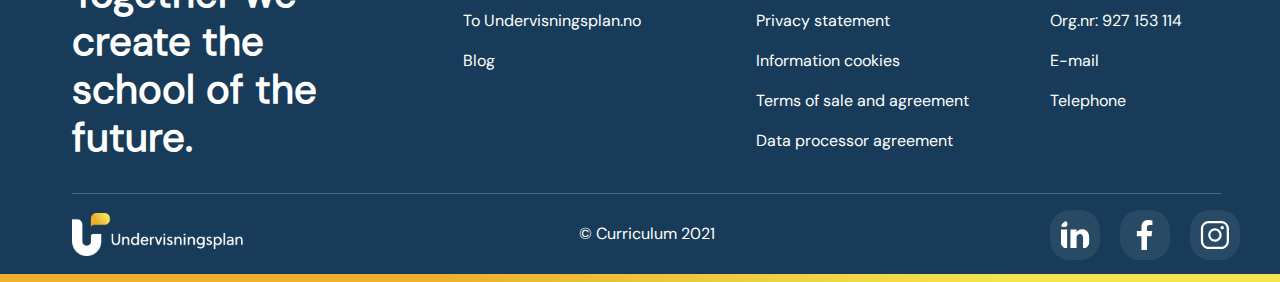
==== commit 86f898f2: "Template completed" ====
--- a/index.html
+++ b/index.html
@@ -15,49 +15,53 @@
     <div class="container-fluid">
         <div class="row">
             <div class="col">
-                <div class="d-flex flex-row justify-content-between">
+                <div class="d-flex flex-row justify-content-between navigation-bar-content">
                     <div class="d-flex flex-row align-items-baseline">
-                        <img class="img-fluid" src="Img/logopng.png" alt="Not supported">
-                        <img class="img-fluid" src="Img/brandname.png" alt="Not supported">
+                        <img class="img-fluid logo-image" src="Img/logobrand.png" alt="not supported">
                     </div>
                     <div>
-                        <p class="sign-in-button-top">Sign In</p>
-                    </div>
-                </div>
-            </div>
-        </div>
-    </div>
-    <div class="container-fluid">
-        <div class="d-flex flex-row justify-content-around align-items-center border border-text">
-            <div class="border border-text">
-                <p class="home-screen-title border border-text">Everything you <br> need for teaching</p>
-                <p class="home-screen-sub border border-text">The future's most important tool for the teacher</p>
+                        <p class="sign-in-button-top">Sign Inn</p>
+                    </div>
+                </div>
+            </div>
+        </div>
+    </div>
+    <div class="container-fluid ">
+        <div class="d-flex flex-row justify-content-around align-items-center px-1 py-5">
+            <div class="">
+                <p class="home-screen-title "><span class="underline-image">Everything</span> you <br> need for teaching
+                </p>
+                <p class="home-screen-sub ">The future's most important tool for the teacher</p>
                 <form>
-                    <div class="d-flex flex-row border border-text">
-                        <div class="form-group border border-text">
-                            <input type="email" class="form-control input-email" id="exampleInputEmail1" aria-describedby="emailHelp">
-                        </div>
-                        <button type="submit" class="get-started-but" >Get Started <img src="Img/rightArrow.png" alt="not supported"></button>
-                    </div>
-                    <p class="sign-in-text border border-text">or Sign in with</p>
-                    <div class="d-flex sign-in-button-container flex-row border border-text flex-wrap">
-                        <button type="submit" class="sign-in-options border border-text"><img class="img-fluid" src="Img/signinOp1.png" alt="not supported"></button>
-                        <button type="submit" class="sign-in-options border border-text"><img class="img-fluid" src="Img/signinOp2.png" alt="not supported"></button>
+                    <div class="d-flex flex-row ">
+                        <div class="form-group ">
+                            <input type="email" class="form-control input-email" id="exampleInputEmail1"
+                                aria-describedby="emailHelp">
+                        </div>
+                        <button type="submit" class="get-started-but">Get Started <img src="Img/rightArrow.png"
+                                alt="not supported"></button>
+                    </div>
+                    <p class="sign-in-text">or Sign in with</p>
+                    <div class="d-flex sign-in-button-container flex-row flex-wrap">
+                        <button type="submit" class="sign-in-options "><img class="img-fluid sign-in-options-images"
+                                src="Img/signinOp1.png" alt="not supported"></button>
+                        <button type="submit" class="sign-in-options "><img class="img-fluid sign-in-options-images"
+                                src="Img/signinOp2.png" alt="not supported"></button>
                     </div>
                 </form>
             </div>
             <div>
                 <div>
-                    <img class="img-fluid women-image border border-text" src="Img/womenchair.png" alt="not supported">
-                </div>
-            </div>
-        </div>
-    </div>
-    <div class="container-fluid glimps-container">
+                    <img class="img-fluid women-image " src="Img/womenchair.png" alt="not supported">
+                </div>
+            </div>
+        </div>
+    </div>
+    <div class="container-fluid glimps-container common-padding">
         <div class="row">
             <div class="col">
                 <div>
-                    <p class="glims-title">Glimpses from the classrooms</p>
+                    <p class="common-heading text-center py-5">Glimpses from the classrooms</p>
                 </div>
             </div>
         </div>
@@ -70,7 +74,7 @@
                     <div class="card-details">
                         <p class="card-title">Basic English Learning</p>
                         <p class="book-language">
-                            <img class="img-fluid card-vectors" src="Img/book-open 1.svg" alt="not supported"> 
+                            <img class="img-fluid card-vectors" src="Img/book-open 1.svg" alt="not supported">
                             English, Norsk
                         </p>
                         <div class="d-flex justify-content-start">
@@ -99,54 +103,12 @@
                     </div>
                 </div>
             </div>
-        
+
             <!-- Video Section -->
             <div class="col-sm-12 col-md-6 col-lg-8 col-xl-9">
                 <img class="img-fluid videoimage" src="Img/videoimage.png" alt="not supported">
             </div>
         </div>
-        
-
-        <!-- <div class="row">
-            <div class="col-sm-3 col-md-4">
-                <div class="card-box ">
-                    <img class="img-fluid card-image" src="Img/Rectangle 4371.png" alt="image not supported">
-                    <div class="card-details">
-                        <p class="card-title">Basic english learning</p>
-                        <p class="book-language"><img class="img-fluid card-vectors" src="Img/book-open 1.svg"
-                                alt="not supported"> English, Norsk</p>
-                        <div class="d-flex justify-content-start">
-                            <div class=" w-50">
-                                <img class="img-fluid card-vectors" src="Img/bar-chart 1.svg" alt="not supported">
-                                <span class="card-fun"> Steps : 3</span>
-                            </div>
-                            <div class=" w-50">
-                                <img class="img-fluid card-vectors" src="Img/clock 1.svg" alt="not supported">
-                                <span class="card-fun"> 2hr</span>
-                            </div>
-                        </div>
-                    </div>
-                    <hr class="card-line">
-                    <div class="d-flex justify-content-between align-items-center flex-row">
-                        <div class="w-15 ">
-                            <img src="Img/teacher.png" alt="not supported">
-                        </div>
-                        <div class="w-60 " >
-                            <p class="teacher-name">Johny wino</p>
-                            <p class="teacher-sub">School management</p>
-                        </div>
-                        <div class="w-25 d-flex justify-content-end">
-                            <img src="Img/morevector.svg" alt="not supported">
-                        </div>
-                    </div>
-                </div>
-            </div>
-            <div class="col-sm-9 col-md-8">
-                <div>
-                    <img class="img-fluid videoimage" src="Img/videoimage1.png" alt="not supported">
-                </div>
-            </div>
-        </div> -->
 
         <div class="row">
             <div class="col">
@@ -161,10 +123,10 @@
             </div>
         </div>
     </div>
-    <div class="container-fluid">
-        <div class="row">
-            <div class="col">
-                <p class="about-title">About Undervisningsplan and Our Team</p>
+    <div class="container-fluid common-padding">
+        <div class="row">
+            <div class="col">
+                <p class=" text-center  common-heading py-5">About Undervisningsplan and <span class="underline-image">Our Team</span></p>
 
                 <p class="about-text">Welcome to <span class="Ondervisningsplan">Ondervisningsplan</span> , a content
                     platform for teachers and pedagogues all over the country. Our vision is to strengthen teaching in
@@ -195,18 +157,22 @@
                 </div>
                 <div class="col-sm-9">
                     <div class="about-founder">
-                        <div class="d-flex flex-wrap justify-content-between ">
-                            <div >
+                        <div class="d-flex flex-wrap justify-content-between">
+                            <div>
                                 <p class="founder-title">Karen Wiik</p>
                                 <p class="founder-subtitle">Founder of Undervisningsplan.no AS</p>
                             </div>
-                            <div class="d-flex flex-row ">
-                                <div class="founder-socials d-flex align-items-center justify-content-center LinkedInColor"><img  src="Img/linkedin_vector.svg" alt="not supported"></div>
-                                <div class="founder-socials d-flex align-items-center justify-content-center mailColor"><img  src="Img/mailvector.svg" alt="not supported"></div>
+                            <div class="d-flex flex-row">
+                                <div
+                                    class="founder-socials d-flex align-items-center justify-content-center LinkedInColor">
+                                    <img src="Img/linkedin_vector.svg" alt="not supported"></div>
+                                <div class="founder-socials d-flex align-items-center justify-content-center mailColor">
+                                    <img src="Img/mailvector.svg" alt="not supported"></div>
                             </div>
                         </div>
                         <hr>
-                        <p class="founder-subtitle"><img src="Img/locationvector.png" alt=""><span class="mx-3">Kristiansund, Møre og Romsdal, Norway</span></p>
+                        <p class="founder-subtitle"><img src="Img/locationvector.png" alt=""><span
+                                class="mx-3">Kristiansund, Møre og Romsdal, Norway</span></p>
                         <hr>
                         <p class="founder-text">
                             Hello! My name is Karen Wiik, and I am the founder of Undervisningsplan. I am a qualified
@@ -228,20 +194,26 @@
                 <div class="col-sm-9">
                     <div class="about-founder">
                         <div class="d-flex flex-wrap justify-content-between ">
-                            <div >
+                            <div>
                                 <p class="founder-title">Tonje Brattås</p>
                                 <p class="founder-subtitle">COO and Co-founder i Undervisningsplan.no AS</p>
                             </div>
                             <div class="d-flex flex-row ">
-                                <div class="founder-socials d-flex align-items-center justify-content-center LinkedInColor"><img  src="Img/linkedin_vector.svg" alt="not supported"></div>
-                                <div class="founder-socials d-flex align-items-center justify-content-center mailColor"><img  src="Img/mailvector.svg" alt="not supported"></div>
+                                <div
+                                    class="founder-socials d-flex align-items-center justify-content-center LinkedInColor">
+                                    <img src="Img/linkedin_vector.svg" alt="not supported"></div>
+                                <div class="founder-socials d-flex align-items-center justify-content-center mailColor">
+                                    <img src="Img/mailvector.svg" alt="not supported"></div>
                             </div>
                         </div>
                         <hr>
-                        <p class="founder-subtitle"><img src="Img/locationvector.png" alt=""><span class="mx-3">Oslo, Norway</span></p>
+                        <p class="founder-subtitle"><img src="Img/locationvector.png" alt=""><span class="mx-3">Oslo,
+                                Norway</span></p>
                         <hr>
                         <p class="founder-text">
-                            Hello! My name is Tonje Brattås, and I am a partner and board member in Undervisningsplan. I am a lecturer with promotion in Norwegian and history, and have 6 years' experience from the Oslo School. I also have previous experience from start-up companies.
+                            Hello! My name is Tonje Brattås, and I am a partner and board member in Undervisningsplan. I
+                            am a lecturer with promotion in Norwegian and history, and have 6 years' experience from the
+                            Oslo School. I also have previous experience from start-up companies.
                         </p>
                     </div>
                 </div>
@@ -251,25 +223,25 @@
         <div class="articleNews">
             <div class="row">
                 <div class="col">
-                    <p class="about-title">Article and News</p>
+                    <p class="text-center common-heading py-5"><span class="underline-image">Article and News</span></p>
                 </div>
             </div>
             <div class="row g-2">
                 <div class="col-sm-4">
                     <div>
-                        <img class="img-fluid p-4" src="Img/articleCover.png" alt="not supported">
+                        <img class="img-fluid px-3 py-2" src="Img/articleCover.png" alt="not supported">
                     </div>
                     <p class="article-text p-4">Exclusive: Design for a Better World, a Discussion with Don Norman</p>
                 </div>
                 <div class="col-sm-4">
                     <div>
-                        <img class="img-fluid p-4" src="Img/articleCover2.jpg" alt="not supported">
+                        <img class="img-fluid px-3 py-2" src="Img/articleCover2.jpg" alt="not supported">
                     </div>
                     <p class="article-text p-4">Strategy Custody: How to Secure Your Strategy's Success</p>
                 </div>
                 <div class="col-sm-4">
                     <div>
-                        <img class="img-fluid p-4" src="Img/articleCover3.png" alt="not supported">
+                        <img class="img-fluid px-3 py-2" src="Img/articleCover3.png" alt="not supported">
                     </div>
                     <p class="article-text p-4">How to Design Engaging Products: Insights from Fortnite's UX</p>
                 </div>
@@ -289,14 +261,14 @@
             <div class="row g-0">
                 <div class="col-sm-6">
                     <div class="international-school-container">
-                        <p class="school-title">Internasjonal uke</p>
+                        <p class="common-heading"><span class="underline-image">Internasjonal uke</span></p>
                         <p class="school-text">How to Design Engaging Products: <br>
                             Insights from Fortnite's UX</p>
                         <p class="button-internationaljuke">See flere temauker</p>
 
                     </div>
                 </div>
-                <div class="col-sm-6">
+                <div class="col-sm-6 ">
                     <div>
                         <img class="img-fluid " src="Img/internationalJuke12.png" alt="not supported">
                     </div>
@@ -304,11 +276,11 @@
             </div>
         </div>
     </div>
-    <div class="container-fluid school-container">
+    <div class="container-fluid school-container common-padding">
         <div class="row">
             <div class="col-sm-6">
                 <div>
-                    <p class="school-schedule-title">What is happening in the school world right now?</p>
+                    <p class="common-heading py-5 ">What is happening in the school world right now?</p>
                     <p class="school-schedule-text">Here is a practical calendar where you will find an overview of
                         theme weeks, deadlines, activities, current events and other things that are relevant to you who
                         work in the school.</p>
@@ -324,20 +296,59 @@
             </div>
         </div>
     </div>
-    <div class="container-fluid">
-        <div class="row">
-            <div class="col">
-                <p class="uo-title">UOs and material</p>
-            </div>
-        </div>
-        <div class="row">
+    <div class="container-fluid common-padding" style="background-color: #F6F8FB;">
+        <div class="row">
+            <div class="col">
+                <p class="d-inline-block common-heading py-5">UOs and material<span><img class="responsive-image img-fluid" src="Img/round_arrow.png" alt="not supported"></span></p>
+            </div>
+        </div>
+        <div class="row g-3">
             <div class="col-sm-12 col-md-6 col-lg-4 col-xl-3">
                 <div class="uo-card">
                     <img class="img-fluid card-image" src="Img/Rectangle 4371.png" alt="image not supported">
                     <div class="card-details">
                         <p class="card-title">Music basics</p>
                         <p class="book-language">
-                            <img class="img-fluid card-vectors" src="Img/book-open 1.svg" alt="not supported"> 
+                            <img class="img-fluid card-vectors" src="Img/book-open 1.svg" alt="not supported">
+                            English, Norsk
+                        </p>
+                        <div class="d-flex justify-content-start">
+                            <div class="w-50">
+                                <img class="img-fluid card-vectors" src="Img/bar-chart 1.svg" alt="not supported">
+                                <span class="card-fun">Steps: 3</span>
+                            </div>
+                            <div class="w-50">
+                                <img class="img-fluid card-vectors" src="Img/clock 1.svg" alt="not supported">
+                                <span class="card-fun">2hr</span>
+                            </div>
+                        </div>
+                    </div>
+                    <hr class="card-line">
+                    <div class="d-flex justify-content-between align-items-center">
+                        <div class="w-25">
+                            <div class="profile-images">
+                                <img src="Img/teacher.png" alt="Profile 1" class="profile">
+                                <img src="Img/teacher.png" alt="Profile 2" class="profile">
+                                <img src="Img/teacher.png" alt="Profile 3" class="profile">
+                            </div>
+                        </div>
+                        <div class="w-50">
+                            <p class="teacher-name">Johny wino 4 more</p>
+                            <p class="teacher-sub">School Management</p>
+                        </div>
+                        <div class="w-25 d-flex justify-content-end">
+                            <img src="Img/heartlogo.png" alt="not supported">
+                        </div>
+                    </div>
+                </div>
+            </div>
+            <div class="col-sm-12 col-md-6 col-lg-4 col-xl-3">
+                <div class="uo-card">
+                    <img class="img-fluid card-image" src="Img/uocard1.png" alt="image not supported">
+                    <div class="card-details">
+                        <p class="card-title">English Learning</p>
+                        <p class="book-language">
+                            <img class="img-fluid card-vectors" src="Img/book-open 1.svg" alt="not supported">
                             English, Norsk
                         </p>
                         <div class="d-flex justify-content-start">
@@ -360,45 +371,6 @@
                                 <img src="Img/teacher.png" alt="Profile 3" class="profile">
                             </div>
                         </div>
-                        <div class="w-50">
-                            <p class="teacher-name">Johny wino 4 more</p>
-                            <p class="teacher-sub">School Management</p>
-                        </div>
-                        <div class="w-25 d-flex justify-content-end ">
-                            <img src="Img/heartlogo.png" alt="not supported">
-                        </div>
-                    </div>
-                </div>
-            </div>
-            <div class="col-sm-12 col-md-6 col-lg-4 col-xl-3">
-                <div class="uo-card">
-                    <img class="img-fluid card-image" src="Img/uocard1.png" alt="image not supported">
-                    <div class="card-details">
-                        <p class="card-title">English Learning</p>
-                        <p class="book-language">
-                            <img class="img-fluid card-vectors" src="Img/book-open 1.svg" alt="not supported"> 
-                            English, Norsk
-                        </p>
-                        <div class="d-flex justify-content-start">
-                            <div class="w-50">
-                                <img class="img-fluid card-vectors" src="Img/bar-chart 1.svg" alt="not supported">
-                                <span class="card-fun">Steps: 3</span>
-                            </div>
-                            <div class="w-50">
-                                <img class="img-fluid card-vectors" src="Img/clock 1.svg" alt="not supported">
-                                <span class="card-fun">2hr</span>
-                            </div>
-                        </div>
-                    </div>
-                    <hr class="card-line">
-                    <div class="d-flex justify-content-between align-items-center">
-                        <div class="w-25 ">
-                            <div class="profile-images">
-                                <img src="Img/teacher.png" alt="Profile 1" class="profile">
-                                <img src="Img/teacher.png" alt="Profile 2" class="profile">
-                                <img src="Img/teacher.png" alt="Profile 3" class="profile">
-                            </div>
-                        </div>
                         <div class="w-50 ">
                             <p class="teacher-name">Johny wino 4 more</p>
                             <p class="teacher-sub">School Management</p>
@@ -415,7 +387,7 @@
                     <div class="card-details">
                         <p class="card-title">Beginer drawing class</p>
                         <p class="book-language">
-                            <img class="img-fluid card-vectors" src="Img/book-open 1.svg" alt="not supported"> 
+                            <img class="img-fluid card-vectors" src="Img/book-open 1.svg" alt="not supported">
                             English, Norsk
                         </p>
                         <div class="d-flex justify-content-start">
@@ -454,7 +426,7 @@
                     <div class="card-details">
                         <p class="card-title">Do it yourself</p>
                         <p class="book-language">
-                            <img class="img-fluid card-vectors" src="Img/book-open 1.svg" alt="not supported"> 
+                            <img class="img-fluid card-vectors" src="Img/book-open 1.svg" alt="not supported">
                             English, Norsk
                         </p>
                         <div class="d-flex justify-content-start">
@@ -489,18 +461,18 @@
             </div>
         </div>
     </div>
-    <div class="container-fluid testimonials-container">
+    <div class="container-fluid common-padding">
         <div class="row">
             <div class="col">
                 <div>
-                    <p class="testimonial-title">Testimonial</p>
+                    <p class="text-center common-heading py-5">Testimonial</p>
                     <p class="testimonials-text">Lorem ipsum dolor sit amet, consectetur adipiscing elit. In maximus
                         pharetra malesuada. Mauris facilisis, sem sit amet dapibus
                         Lorem ipsum dolor sit amet, consectetur adipiscing elit. In maximus pharetra malesuada.</p>
                 </div>
             </div>
         </div>
-        <div class="row">
+        <div class="row g-3">
             <div class="col-sm-4">
                 <div class="testimonial-card-active">
                     <img class="img-fluid" src="Img/cover.png" alt="Not supported">
@@ -532,7 +504,7 @@
         <div class="row">
             <div class="col">
                 <div>
-                    <p class="faq-title">Frequently Asked Questions</p>
+                    <p class="common-heading py-5">Frequently Asked Questions</p>
                 </div>
             </div>
         </div>
--- a/css/index.css
+++ b/css/index.css
@@ -1,38 +1,50 @@
 @font-face {
-    font-family: 'DM sans'; /* The name you want to use for the font */
+    font-family: 'DM sans';
+    /* The name you want to use for the font */
     src: url('../fonts/DM_Sans/DMSans-Regular.woff2') format('woff2'),
-         url('../fonts/DM_Sans/DMSans-Regular.woff') format('woff'),
-         url('../fonts/DM_Sans/DMSans-Regular.ttf') format('truetype'); /* Multiple formats for browser compatibility */
+        url('../fonts/DM_Sans/DMSans-Regular.woff') format('woff'),
+        url('../fonts/DM_Sans/DMSans-Regular.ttf') format('truetype');
+    /* Multiple formats for browser compatibility */
     font-weight: normal;
     font-style: normal;
 }
 
-body{
+body {
     font-family: DM sans;
 }
-
-.sign-in-button-top{
+.common-padding{
+    padding: 100px;
+}
+.common-heading{
+    font-size: 40px;
+    font-weight: 700;
+    line-height: 57px;
+    color: #173B58;
+    letter-spacing: 0.04em;
+}
+.sign-in-button-top {
     width: 150px;
-    height:60px;
+    height: 60px;
     border: 1px solid #173B58;
     color: #173B58;
     border-radius: 56px;
-    font-size:25px;
+    font-size: 25px;
     font-weight: 700;
     box-shadow: 0px 3px 12px 0px #173B584D;
     display: flex;
     align-items: center;
     justify-content: center;
 }
-.home-screen-title{
+
+.home-screen-title {
     font-size: 40px;
-    font-weight:bold;
+    font-weight: bold;
     line-height: 57px;
     text-align: left;
     color: #173B58;
 }
 
-.home-screen-sub{
+.home-screen-sub {
     font-size: 24px;
     font-weight: 600;
     line-height: 46px;
@@ -41,16 +53,15 @@
 
 }
 
-.sign-in-text{
+.sign-in-text {
     font-size: 20px;
-    font-weight:600;
+    font-weight: 600;
     line-height: 46px;
     text-align: left;
     color: #173B58;
-
-}
-
-.input-email{
+}
+
+.input-email {
     border-radius: 56px;
     padding: 5px 8px 5px 8px;
     border: 1px solid #173B58;
@@ -58,17 +69,17 @@
     height: 62px;
 }
 
-.sign-in-options{
+.sign-in-options {
     padding: 20px 40px 21px 40px;
     gap: 8px;
     border-radius: 56px;
     opacity: 0px;
-    background-color:#EDF2F7;
+    background-color: #EDF2F7;
     border: none;
     margin-right: 8px;
 }
 
-.get-started-but{
+.get-started-but {
     font-size: 18px;
     font-weight: 700;
     line-height: 20px;
@@ -77,34 +88,207 @@
     gap: 17px;
     border-radius: 56px;
     opacity: 0px;
-    background-color:#EDB031;
+    background-color: #EDB031;
     border: none;
     margin-left: -50px;
 }
 
+
+.international-school-container {
+    display: flex;
+    flex-direction: column;
+    justify-content: center;
+    align-items: flex-start;
+    height: 100%;
+    padding-left: 100px;
+}
+
+.viewButton {
+    width: 200px;
+    height: 70px;
+    border: 1px solid #173B58;
+    color: #173B58;
+    border-radius: 56px;
+    font-size: 25px;
+    font-weight: 700;
+    box-shadow: 0px 3px 12px 0px #173B584D;
+    /* Center text inside the button */
+    display: flex;
+    align-items: center;
+    justify-content: center;
+}
+
+.button-internationaljuke {
+    width: 250px;
+    height: 70px;
+    padding: 5px 10px 5px 10px;
+    border: 1px solid #173B58;
+    color: #173B58;
+    border-radius: 56px;
+    font-size: 18px;
+    font-weight: 700;
+    box-shadow: 0px 3px 12px 0px #173B584D;
+    display: flex;
+    align-items: center;
+    justify-content: center;
+}
+
+.school-text {
+    font-size: 18px;
+    font-weight: 600;
+    line-height: 32px;
+    text-align: left;
+    padding-bottom: 10px;
+    color: #173B58;
+}
+
+
+.about-text {
+    font-size: 20px;
+    font-weight: 400;
+    line-height: 37px;
+    text-align: justify;
+    color: #173B58;
+}
+
+.Ondervisningsplan {
+    font-size: 20px;
+    font-weight: 400;
+    line-height: 37px;
+    text-align: left;
+    border-bottom: 1px solid #173B58;
+}
+
+.founder-text {
+    font-size: 16px;
+    font-weight: 400;
+    line-height: 37px;
+    text-align: left;
+    color: #173B58;
+}
+
+.founder-title {
+    margin-bottom: 0;
+    font-size: 28px;
+    font-weight: 700;
+    line-height: 36.46px;
+    color: #173B58;
+}
+
+.founder-subtitle {
+    margin-bottom: 0;
+    font-size: 16px;
+    font-weight: 600;
+    line-height: 20.83px;
+    color: #173B58;
+}
+
+
+.footer-container {
+    background-color: #173B58;
+    color: #FFFFFF;
+    padding: 40px 47px 20px 60px;
+    cursor: pointer;
+    border-bottom: 3px solid linear-gradient(246.27deg, #F4E353 21.64%, #EDB031 65.09%);
+    position: relative;
+}
+
+.navigation-bar-content{
+    padding: 20px 120px 20px 120px;
+}
+
+.client-review {
+    font-size: 16px;
+    font-weight: 400;
+    line-height: 26px;
+    letter-spacing: 0.20000000298023224px;
+}
+
+.testimonial-card-active {
+    text-align: center;
+    border: 1px solid #DEDEDE;
+    box-shadow: 0px 35px 30px 10px #0000000B;
+    box-shadow: 0px 50px 40px 10px #0000000D;
+    padding: 40px 35px 40px 35px;
+    border-radius: 8px;
+    color: #173B58;
+}
+
+
+.testimonial-card {
+    border: 1px solid #DEDEDE;
+    text-align: center;
+    box-shadow: 0px 6.65px 5.32px 0px #00000007;
+    padding: 40px 35px 40px 35px;
+    border-radius: 8px;
+    color: #173B58;
+}
+
+
+.teacher-name {
+    font-size: 18px;
+    font-weight: 700;
+    line-height: 20px;
+    text-align: left;
+    color: #183C59;
+    margin-bottom: 0;
+    margin-top: 5px;
+    padding-left: 10px;
+}
+
+.teacher-sub {
+    margin-top: 3px;
+    font-size: 16px;
+    font-weight: 400;
+    line-height: 20px;
+    text-align: left;
+    color: #183C59;
+    padding-left: 10px;
+}
+
+.article-text {
+    font-size: 22px;
+    font-weight: 600;
+    line-height: 32px;
+    text-align: center;
+    color: #173B58;
+}
+
+.school-schedule-text {
+    padding: 0px 10px 5px 0px;
+    font-size: 20px;
+    font-weight: 400;
+    line-height: 36px;
+    letter-spacing: 0.03em;
+    text-align: left;
+    color: #173B58;
+}
 
 @media (max-width: 576px) {
     .women-image {
         display: none;
     }
-    .input-email{
+
+    .input-email {
         border-radius: 56px;
         padding: 5px 8px 5px 8px;
         border: 1px solid #173B58;
         width: 300px;
         height: 50px;
     }
-    .sign-in-options{
-        padding: 5px;
+
+    .sign-in-options {
+        padding: 3px;
         gap: 4px;
         border-radius: 28px;
         opacity: 0px;
-        background-color:#EDF2F7;
+        background-color: #EDF2F7;
         border: none;
         margin-right: 4px;
-        
-    }
-    .get-started-but{
+
+    }
+
+    .get-started-but {
         font-size: 12px;
         font-weight: 600;
         line-height: 20px;
@@ -113,28 +297,307 @@
         gap: 10px;
         border-radius: 28px;
         opacity: 0px;
-        background-color:#EDB031;
+        background-color: #EDB031;
         border: none;
         margin-left: -80px;
     }
-    .sign-in-button-container{
+
+    .sign-in-button-container {
         justify-content: space-between;
     }
+
+    .sign-in-button-top {
+        margin-top: 15px;
+        width: 100px;
+        height: 30px;
+        border: 1px solid #173B58;
+        color: #173B58;
+        border-radius: 56px;
+        font-size: 12px;
+        font-weight: 600;
+        box-shadow: 0px 3px 12px 0px #173B584D;
+        display: flex;
+        align-items: center;
+        justify-content: center;
+    }
+
+    .logo-image {
+        width: 80%;
+        height: 50px;
+    }
+
+    .home-screen-title {
+        font-size: 30px;
+        text-align: left;
+        line-height: 40px;
+    }
+
+    .home-screen-sub {
+        font-size: 15px;
+        font-weight: 600;
+        line-height: 35px;
+    }
+
+    .sign-in-text {
+        font-size: 15px;
+        font-weight: 600;
+        line-height: 35px;
+    }
+
+    .sign-in-options-images {
+        width: 70%;
+        height: auto;
+    }
+    .common-padding{
+        padding: 5px;
+    }
+    .common-heading{
+        font-size: 25px;
+        font-weight: 600;
+        line-height: 35px;
+        text-align: center;
+        color: #173B58;
+    }
+    
+    .international-school-container{
+        display: flex;
+        flex-direction: column;
+        justify-content: center;
+        align-items: flex-start;
+        height: 100%;
+        padding:15px;
+    }
+
+    .viewButton {
+        width: 100px;
+        height: 30px;
+        border: 1px solid #173B58;
+        color: #173B58;
+        border-radius: 56px;
+        font-size: 12px;
+        font-weight: 600;
+        box-shadow: 0px 3px 12px 0px #173B584D;
+        /* Center text inside the button */
+        display: flex;
+        align-items: center;
+        justify-content: center;
+    }
+    .button-internationaljuke {
+        width: 200px;
+        height: 30px;
+        padding: 2px 8px 2px 8px;
+        border: 1px solid #173B58;
+        color: #173B58;
+        border-radius: 56px;
+        font-size: 12px;
+        font-weight: 600;
+        box-shadow: 0px 3px 12px 0px #173B584D;
+        display: flex;
+        align-items: center;
+        justify-content: center;
+    }
+    .school-text {
+        font-size: 13px;
+        font-weight: 600;
+        line-height: 20px;
+        text-align: left;
+        padding-bottom: 10px;
+        color: #173B58;
+    }
+    
+    .about-text {
+        font-size: 16px;
+        font-weight: 400;
+        line-height: 20px;
+        color: #173B58;
+        text-align: justify;
+    }
+
+    .Ondervisningsplan {
+        font-size: 16px;
+        font-weight: 400;
+        line-height: 20px;
+        text-align: left;
+        border-bottom: 1px solid #173B58;
+    }
+
+    .founder-text {
+        font-size: 16px;
+        font-weight: 400;
+        line-height: 20px;
+        color: #173B58;
+        text-align: left;
+    }
+
+    .article-text {
+        font-size: 16px;
+        font-weight: 600;
+        line-height: 20px;
+        text-align: center;
+        color: #173B58;
+    }
+
+    .founder-title {
+        text-align: center;
+        margin-bottom: 0;
+        font-size: 22px;
+        font-weight: 700;
+        line-height: 25px;
+        color: #173B58;
+    }
+    .founder-subtitle {
+        margin-bottom: 0;
+        font-size: 16px;
+        font-weight: 600;
+        line-height: 20.83px;
+        color: #173B58;
+        text-align: center;
+    }
+    
+    .footer-container {
+        background-color: #173B58;
+        color: #FFFFFF;
+        padding: 15px 20px 15px 20px;
+        cursor: pointer;
+        border-bottom: 3px solid linear-gradient(246.27deg, #F4E353 21.64%, #EDB031 65.09%);
+        position: relative;
+    }
+    .navigation-bar-content{
+        justify-content: space-between;
+    }
+
 }
 
 
 @media (max-width: 768px) {
     .women-image {
-        display: none; /* This will hide the button */
-    }
-    .sign-in-options{
+        display: none;
+        /* This will hide the button */
+    }
+
+    .sign-in-options {
         padding: 5px 10px 5px 10px;
         gap: 6px;
         border-radius: 10px;
         opacity: 0px;
-        background-color:#EDF2F7;
+        background-color: #EDF2F7;
         border: none;
         margin-right: 6px;
+    }
+
+    .client-review {
+        font-size: 16px;
+        font-weight: 400;
+        line-height: 26px;
+        letter-spacing: 0.20000000298023224px;
+    }
+    .testimonial-card-active {
+        text-align: center;
+        border: 1px solid #DEDEDE;
+        box-shadow: 0px 35px 30px 10px #0000000B;
+        box-shadow: 0px 50px 40px 10px #0000000D;
+        padding: 20px 10px 20px 10px;
+        border-radius: 8px;
+        color: #173B58;
+    }
+    
+    .testimonial-card {
+        border: 1px solid #DEDEDE;
+        text-align: center;
+        box-shadow: 0px 6.65px 5.32px 0px #00000007;
+        padding: 20px 10px 20px 10px;
+        border-radius: 8px;
+        color: #173B58;
+    }
+    
+    .teacher-name {
+        font-size: 12px;
+        font-weight: 700;
+        line-height: 20px;
+        text-align: center;
+        text-align: left;
+        color: #183C59;
+        margin-bottom: 0;
+        margin-top: 5px;
+        padding-left: 25px;
+    }
+    
+    .teacher-sub {
+        margin-top: 3px;
+        font-size: 12px;
+        font-weight: 400;
+        line-height: 20px;
+        text-align: left;
+        color: #183C59;
+        padding-left: 25px;
+    }
+    
+    .article-text {
+        font-size: 15px;
+        font-weight: 600;
+        line-height: 20px;
+        text-align: center;
+        color: #173B58;
+    }
+
+    .viewButton {
+        width: 100px;
+        height: 50px;
+        border: 1px solid #173B58;
+        color: #173B58;
+        border-radius: 56px;
+        font-size: 15px;
+        font-weight: 700;
+        box-shadow: 0px 3px 12px 0px #173B584D;
+        /* Center text inside the button */
+        display: flex;
+        align-items: center;
+        justify-content: center;
+    }
+
+    .button-internationaljuke {
+        width: 200px;
+        height: 50px;
+        padding: 5px 10px 5px 10px;
+        border: 1px solid #173B58;
+        color: #173B58;
+        border-radius: 56px;
+        font-size: 15px;
+        font-weight: 700;
+        box-shadow: 0px 3px 12px 0px #173B584D;
+        display: flex;
+        align-items: center;
+        justify-content: center;
+    }
+    .school-text {
+        font-size: 13px;
+        font-weight: 600;
+        line-height: 20px;
+        text-align: left;
+        padding-bottom: 10px;
+        color: #173B58;
+    }
+    .common-heading{
+        font-size: 25px;
+        font-weight: 700;
+        line-height: 25px;
+        color: #173B58;
+        letter-spacing: 0.04em;
+    }
+    
+    .school-schedule-text {
+        padding: 0;
+        font-size: 16px;
+        font-weight: 400;
+        line-height: 25px;
+        letter-spacing: 0.03em;
+        text-align: left;
+        color: #173B58;
+        margin-top: -25px;
+    }
+    
+    .navigation-bar-content{
+        padding: 5px 10px 5px 10px;
     }
 }
 
@@ -142,118 +605,136 @@
     .women-image {
         display: none;
     }
-    .sign-in-options{
+
+    .sign-in-options {
         padding: 15px 30px 15px 30px;
         gap: 8px;
         border-radius: 42px;
         opacity: 0px;
-        background-color:#EDF2F7;
+        background-color: #EDF2F7;
         border: none;
         margin-right: 8px;
     }
-}
-
-
-
-.glimps-container{
+    .teacher-name {
+        font-size: 12px;
+        font-weight: 700;
+        line-height: 20px;
+        text-align: center;
+        text-align: left;
+        color: #183C59;
+        margin-bottom: 0;
+        margin-top: 5px;
+        padding-left: 30px;
+    }
+    .teacher-sub {
+        margin-top: 3px;
+        font-size: 16px;
+        font-weight: 400;
+        line-height: 20px;
+        text-align: left;
+        color: #183C59;
+        padding-left: 30px;
+    }
+    .viewButton {
+        width: 100px;
+        height: 50px;
+        border: 1px solid #173B58;
+        color: #173B58;
+        border-radius: 56px;
+        font-size: 15px;
+        font-weight: 700;
+        box-shadow: 0px 3px 12px 0px #173B584D;
+        /* Center text inside the button */
+        display: flex;
+        align-items: center;
+        justify-content: center;
+    }
+
+    .button-internationaljuke {
+        width: 200px;
+        height: 50px;
+        padding: 5px 10px 5px 10px;
+        border: 1px solid #173B58;
+        color: #173B58;
+        border-radius: 56px;
+        font-size: 15px;
+        font-weight: 700;
+        box-shadow: 0px 3px 12px 0px #173B584D;
+        display: flex;
+        align-items: center;
+        justify-content: center;
+    }
+}
+
+
+
+.glimps-container {
     background-color: #F6F8FB;
 }
 
-.teacher-name{
-    font-size: 18px;
-    font-weight: 700;
-    line-height: 20px;
-    text-align: left;
-    color: #183C59;
-    margin-bottom: 0;
-    margin-top: 5px;
-    padding-left:10px;
-}
-
-.teacher-sub{
-    margin-top: 3px;
-    font-size: 16px;
-    font-weight: 400;
-    line-height: 20px;
-    text-align: left;
-    color: #183C59;
-    padding-left:10px;
-}
-
-.card-line{
+.card-line {
     border: 1px solid #D9DBE9;
 }
 
-.card-fun{
+.card-fun {
     margin-right: 10px !important;
 }
-
 
 @media (max-width: 768px) {
     .glimps-container {
-      padding: 0px; /* Adjust this value as per your need */
-    }
-}
-  
-.glims-title{
-    font-size: 40px;
-    font-weight: 700;
-    line-height: 57px;
-    text-align: center;
-    color: #173B58;
-}
-
-.card-image{
+        padding: 0px;
+        /* Adjust this value as per your need */
+    }
+}
+
+.card-image {
     width: 100%;
     height: auto;
 }
 
-.card-box{
+.card-box {
     border-radius: 8px;
     padding: 20px;
     box-shadow: 0px 2.77px 2.21px 0px #00000005;
     box-shadow: 0px 6.65px 5.32px 0px #00000007;
-    box-shadow:0px 12.52px 10.02px 0px #00000009;
-    box-shadow:0px 22.34px 17.87px 0px #0000000B;
-    box-shadow:0px 41.78px 33.42px 0px #0000000D;
-    box-shadow:0px 120px 120px 0px rgba(0, 0, 0, 0.3); 
-
-}
-
-.videoimage{
+    box-shadow: 0px 12.52px 10.02px 0px #00000009;
+    box-shadow: 0px 22.34px 17.87px 0px #0000000B;
+    box-shadow: 0px 41.78px 33.42px 0px #0000000D;
+    box-shadow: 0px 120px 120px 0px rgba(0, 0, 0, 0.3);
+}
+
+.videoimage {
     border-radius: 20px;
     width: 100% !important;
     height: 100% !important;
     object-fit: cover;
 }
 
-.glimps-subtitle{
+.glimps-subtitle {
     font-size: 26px;
     font-weight: 700;
     line-height: 32px;
     text-align: left;
-    color:#FFFFFF;
-    
-}
-
-.glimps-text{
+    color: #FFFFFF;
+}
+
+.glimps-text {
     font-size: 16px;
     font-weight: 400;
     line-height: 22px;
     letter-spacing: 0.20000000298023224px;
-    text-align: left;
+    text-align: justify;
     color: #FFFFFF;
-    
-}
-
-.glimps-text-container{
+}
+
+.glimps-text-container {
     margin-top: 30px;
-    background-color:#183C59;
+    background-color: #183C59;
     padding: 50px;
     border-radius: 20px;
 }
 
-.card-title{
+.card-title {
     font-size: 25px;
     font-weight: 700;
     line-height: 20px;
@@ -262,61 +743,33 @@
     color: #183C59;
 }
 
-.card-vectors{
+.card-vectors {
     width: 30px;
     height: auto;
 }
 
-.book-language{
+.book-language {
     font-size: 20px;
     font-weight: 400;
     line-height: 20px;
     text-align: left;
     color: #183C59;
-    margin-top:20px;
-
-}
-
-.steps{
+    margin-top: 20px;
+}
+
+.steps {
     font-size: 14px;
     font-weight: 400;
     line-height: 20px;
     text-align: left;
 }
- 
-.about-title{
-    margin-top: 80px;
-    font-size: 2.5rem;
-    font-weight: 700;
-    line-height: 48px;
-    letter-spacing: 0.04em;
-    text-align: center;
-    color: #173B58;
-}
-
-.about-text{
-    margin-top: 80px;
-    font-size: 20px;
-    font-weight: 400;
-    line-height: 37px;
-    text-align: left;
-    color: #173B58;
-}
-
-.Ondervisningsplan{
-    font-size: 20px;
-    font-weight: 400;
-    line-height: 37px;
-    text-align: left;
-    border-bottom: 1px solid #173B58;
-}
-
-.readmore{
+
+.readmore {
     border-bottom: 2px solid #173B58;
     font-weight: 700;
 }
 
-.founder-card{
+.founder-card {
     background: linear-gradient(96.05deg, #96D1E3 45.21%, #D8E4D6 96.81%);
     padding: 40px 50px 40px 50px;
     border-radius: 20px;
@@ -324,38 +777,11 @@
     margin-bottom: 30px;
 }
 
-.about-founder{
+.about-founder {
     margin-top: 20px;
 }
-.founder-title{
-    margin-bottom: 0;
-    font-size: 28px; 
-    font-weight: 700; 
-    line-height: 36.46px;
-    color: #173B58;
-
-}
-
-.founder-subtitle{
-    
-    margin-bottom: 0;
-    font-size: 16px; 
-    font-weight: 600; 
-    line-height: 20.83px;
-    color: #173B58;
-
-}
-
-.founder-text{
-    font-size: 16px;
-    font-weight: 400;
-    line-height: 37px;
-    text-align: left;
-    color: #173B58;
-
-}
-
-.founder-socials{
+
+.founder-socials {
     width: 50px;
     height: 50px;
     margin-right: 10px;
@@ -364,124 +790,36 @@
     opacity: 0px;
     cursor: pointer;
 }
-.LinkedInColor{
+
+.LinkedInColor {
     background-color: #006699;
 }
-.mailColor{
+
+.mailColor {
     background-color: #173B58;
 }
-.article-text{
-    font-size: 22px;
-    font-weight: 600;
-    line-height: 32px;
-    text-align: center;
-    color:#173B58;
-}
-
-.flex-container{
+
+.flex-container {
     display: flex;
     align-items: center;
     justify-content: center;
-    
-}
-
-.Internasjonal{
-    margin-top: 80px;
+
+}
+
+.Internasjonal {
     background-color: #F6F8FB;
 }
 
-.viewButton{
-    width: 200px;
-    height:70px;
-    border: 1px solid #173B58;
-    color: #173B58;
-    border-radius: 56px;
-    font-size:25px;
-    font-weight: 700;
-    box-shadow: 0px 3px 12px 0px #173B584D;
-    /* Center text inside the button */
-    display: flex;
-    align-items: center;
-    justify-content: center;
-}
-.international-school-container {
-    display: flex;
-    flex-direction: column;  /* Stack elements vertically */
-    justify-content: center; /* Vertically center the content */
-    align-items: flex-start; /* Align items to the left (horizontally) */
-    height: 100%;            /* Ensure the container takes the full height */
-}
-
-/* Optional: Add some padding to the text for better layout */
-.school-title{
-    color: #173B58;
-    font-size: 40px;
-    font-weight: 700;
-    line-height: 48px;
-    letter-spacing: 0.04em;
-    padding-left: 15%; 
-    padding-bottom:10px;
-}
-
-.school-text{
-    font-size: 22px;
-    font-weight: 500;
-    line-height: 32px;
-    text-align: left;
-    padding-left: 15%;
-    padding-bottom:10px;
-}
-
-.button-internationaljuke{
-    width: 300px;
-    height:70px;
-    margin-left: 15%;
-    padding: 8px 18px 8px 18px;
-    border: 1px solid #173B58;
-    color: #173B58;
-    border-radius: 56px;
-    font-size:18px;
-    font-weight: 700;
-    box-shadow: 0px 3px 12px 0px #173B584D;
-    display: flex;
-    align-items: center;
-    justify-content: center;
-}
-
-.school-schedule-title{
-    padding: 60px 10px 5px 0px; 
-    font-size: 40px;
-    font-weight: 700;
-    line-height: 48px;
-    letter-spacing: 0.04em;
-    text-align: left;
-    color: #173B58;
-}
-
-.school-schedule-text{
-    padding: 60px 10px 5px 0px; 
-    font-size: 20px;
-    font-weight: 400;
-    line-height: 36px;
-    letter-spacing: 0.03em;
-    text-align: left;
-    color: #173B58;
-
-}
-
-/* Container for the images */
 .image-stack-container {
     position: relative;
-    width: 100%;            /* Full width of parent container */
-    max-width: 800px;        /* Optional: limit the maximum width for the container */
-    padding-top: 56.25%;     /* Aspect ratio for responsiveness (16:9) */
-    overflow: hidden;        /* Prevent content overflow */
-    margin: 0 auto;          /* Center the container */
+    width: 100%;
+    max-width: 800px;
+    padding-top: 56.25%;
+    overflow: hidden;
+    margin: 0 auto;
     float: left;
-    
-}
-
-/* Image stack */
+}
+
 .image-stack {
     position: absolute;
     top: 0;
@@ -489,49 +827,37 @@
     width: 100%;
     height: 100%;
     display: flex;
-    justify-content: center; /* Center images horizontally */
-    align-items: center;     /* Center images vertically */
-}
-
-.school-container{
-    padding: 122px !important;
-}
-
-/* Common styling for both images */
-.image1, .image2 {
+    justify-content: center;
+    align-items: center;
+}
+
+.image1,
+.image2 {
     position: absolute;
-    max-width: 100%;  /* Images scale to fit the container's width */
-    max-height: 100%; /* Ensure both images have the same height and fit the container */
-    width: auto;      /* Maintain aspect ratio */
-    height: auto;     /* Maintain aspect ratio */
-    object-fit: contain; /* Ensure both images fit within the container without distortion */
-}
-
-/* Media queries for responsiveness */
+    max-width: 100%;
+    max-height: 100%;
+    width: auto;
+    height: auto;
+    object-fit: contain;
+}
+
 @media (max-width: 768px) {
-    .image1, .image2 {
-        max-width: 90%;  /* Slightly reduce image size on medium screens */
-        max-height: 90%; /* Ensure same height on medium screens */
+    .image1,
+    .image2 {
+        max-width: 90%;
+        max-height: 90%;
     }
 }
 
 @media (max-width: 480px) {
-    .image1, .image2 {
-        max-width: 100%; /* Full width on small screens */
-        max-height: 100%; /* Ensure images are fully visible */
-    }
-}
-
-.uo-title{
-    font-size: 40px;
-    font-weight: 700;
-    line-height: 48px;
-    letter-spacing: 0.04em;
-    text-align: left;
-    color: #173B58;
-}
-
-.uo-card{
+    .image1,
+    .image2 {
+        max-width: 100%;
+        max-height: 100%;
+    }
+}
+
+.uo-card {
     box-shadow: 0px 5px 6px 0px #080F340F;
     border: 1px solid #EFF0F6;
     padding: 20px;
@@ -539,17 +865,17 @@
 
 .profile-images {
     position: relative;
-    width: 100px; /* Adjust based on the total width needed */
-    height: 60px; /* Adjust based on the height of the images */
-    overflow:hidden;
+    width: 100px;
+    height: 60px;
+    overflow: hidden;
 }
 
 .profile {
     position: absolute;
-    width: 60px; /* Adjust based on image size */
-    height: 60px; /* Adjust based on image size */
-    border-radius: 50%; /* Makes the images circular */
-    border: 4px solid white; /* Optional: Add border around the images */
+    width: 60px;
+    height: 60px;
+    border-radius: 50%;
+    border: 4px solid white;
 }
 
 .profile:nth-child(1) {
@@ -558,24 +884,16 @@
 }
 
 .profile:nth-child(2) {
-    left: 10px; /* Slight offset to layer over the first image */
+    left: 10px;
     z-index: 2;
 }
 
 .profile:nth-child(3) {
-    left: 20px; /* Further offset to layer over the second image */
+    left: 20px;
     z-index: 1;
 }
-.testimonial-title{
-    font-size: 40px;
-    font-weight: 700;
-    line-height: 48px;
-    letter-spacing: 0.04em;
-    text-align: center;
-    color: #173B58;
-}
-
-.testimonials-text{
+
+.testimonials-text {
     font-size: 18px;
     font-weight: 400;
     line-height: 26px;
@@ -584,170 +902,159 @@
     color: #18191F;
 }
 
-.testimonials-container{
-    padding:20px;
-}
-
-.testimonial-card-active{
-    text-align: center;
-    border: 1px solid #DEDEDE;
-    box-shadow: 0px 35px 30px 10px #0000000B;
-    box-shadow: 0px 50px 40px 10px #0000000D;
-    padding: 40px 35px 40px 35px;
-    border-radius: 8px;
-}
-
-.testimonial-card{
-    border: 1px solid #DEDEDE;
-    text-align: center;
-    box-shadow: 0px 6.65px 5.32px 0px #00000007;
-    padding: 40px 35px 40px 35px;
-    border-radius: 8px;
-}
-
-.client-name{
+.client-name {
     padding: 15px 10px 15px 10px;
     color: #EDB031;
     font-size: 16px;
     font-weight: 700;
     line-height: 24px;
-    letter-spacing: 0.20000000298023224px;
-}
-
-.client-review{
-    font-size: 16px;
-    font-weight: 400;
-    line-height: 26px;
-    letter-spacing: 0.20000000298023224px;
-}
-
-.client-location{
+    letter-spacing: 0.5px;
+}
+
+.client-location {
     font-size: 14px;
     font-weight: 600;
     line-height: 24px;
     letter-spacing: 0.20000000298023224px;
 }
 
-.faq-title{
-    font-size: 40px;
-    font-weight: 700;
-    line-height: 48px;
-    letter-spacing: 0.04em;
-    text-align: left;
-    color: #173B58;
-    margin-top: 110px;
-    margin-bottom: 40px;
-}
-
 .accordion-button:hover {
     background-color: #F6F6F6;
 }
 
 .accordion-button {
-    border: 1px solid #EBEBEB;  
-    color: #252B42;           
-    border: none;                
-    position: relative;         
-    padding-left: 20px;      
-    height: 69px;    
+    border: 1px solid #EBEBEB;
+    color: #252B42;
+    border: none;
+    position: relative;
+    padding-left: 20px;
+    height: 69px;
 }
 
 .accordion-button:focus::before {
-    content: '';                  
+    content: '';
     position: absolute;
     top: 0;
     left: 0;
     height: 100%;
-    width: 3px;                  
-    background-color: #EDB031; 
-    box-shadow: none;             
-    z-index: 1;                   
-}
-
-.accordion-item{
+    width: 3px;
+    background-color: #EDB031;
+    box-shadow: none;
+    z-index: 1;
+}
+
+.accordion-item {
     background-color: #EBEBEB;
 }
 
 .accordion-button:focus {
-    outline: none;    
-    box-shadow: none ;           
-}
-
-/* Target the arrow (chevron) inside the accordion button */
+    outline: none;
+    box-shadow: none;
+}
+
 .accordion-button::after {
-    background-color: transparent;  /* Set default background to transparent */
-    color: white;                   /* Change the color of the arrow */
-    font-size: 2.5rem;             /* Adjust arrow size if needed */
+    background-color: transparent;
+    color: white;
+    font-size: 2.5rem;
     border-radius: 10px;
 }
 
-/* When the button is collapsed (arrow pointing down) */
 .accordion-button.collapsed::after {
-    background-color: orange;       /* Change background color to orange */
-    color: white;                   /* Optional: Change the arrow color */
-}
-
-/* When the button is expanded (arrow pointing up) */
+    background-color: orange;
+    color: white;
+}
+
 .accordion-button:not(.collapsed)::after {
-    background-color: darkorange;   /* Change background color when expanded */
-    color: white;                   /* Optional: Adjust arrow color */
-}
-
-.footer-container{
-    background-color: #173B58;
-    color: #FFFFFF;
-    padding:40px 47px 20px 60px;
-    cursor: pointer;
-    border-bottom: 3px solid linear-gradient(246.27deg, #F4E353 21.64%, #EDB031 65.09%);
-    position: relative;
-}
-
-  
+    background-color: darkorange;  
+    color: white;
+}
+
 .footer-container::after {
     content: "";
     position: absolute;
     bottom: 0;
     left: 0;
     width: 100%;
-    height: 8px; /* Border height */
+    height: 8px;
     background: linear-gradient(246.27deg, #F4E353 21.64%, #EDB031 65.09%);
-  }
-
-.footer-note{
+}
+
+.footer-note {
     width: 80%;
     font-size: 40px;
     font-weight: 700;
     line-height: 48px;
 }
 
-.footer-subheading{
+.footer-subheading {
     color: #FFFFFF80;
 }
 
 .footer-social-icons {
-    display: flex;                  
-    justify-content: center;        
-    gap: 20px;                      
+    display: flex;
+    justify-content: center;
+    gap: 20px;
 }
 
 .social-icon {
-    width: 50px;                    
+    width: 50px;
     height: 50px;
-    background-color:#FFFFFF14;    
-    padding: 10px;                  
-    border-radius: 20px;             
+    background-color: #FFFFFF14;
+    padding: 10px;
+    border-radius: 20px;
     display: inline-flex;
     align-items: center;
     justify-content: center;
 }
-
-
-
-
-
-
-
-
-
-
-
+.underline-image {
+    position: relative;
+    display: inline-block;
+  }
+  
+  .underline-image::after {
+    content: '';
+    position: absolute;
+    left: 1.2em;
+    right: 0;
+    bottom: -0.1em; /* Relative position to the text */
+    height: 0.2em; /* Relative height */
+    background-image: url('../Img/dash_svg.png'); /* Add your image URL */
+    background-size: 100% 100%; /* Make it responsive */
+    background-repeat: no-repeat;
+    background-position: center;
+    width: 70%; /* Full width under the word */
+  }
+  
+  @media (max-width: 768px) {
+    .underline-image::after {
+      bottom: -0.2em; /* Adjust for smaller screens */
+      height: 0.15em;
+    }
+  }
+
+  .underline-image2 {
+    position: relative;
+    display: inline-block;
+  }
+  
+  .underline-image2::after {
+    content: '';
+    position: absolute;
+    left: 1.2em;
+    right: 0;
+    bottom: 0; /* Relative position to the text */
+    height: 0.2em; /* Relative height */
+    background-image: url('../Img/round_arrow.png'); /* Add your image URL */
+    background-size: 100% 100%; /* Make it responsive */
+    background-repeat: no-repeat;
+    background-position: center;
+    width: 70%; /* Full width under the word */
+  }
+  
+  @media (max-width: 768px) {
+    .underline-image2::after {
+      bottom: -0.2em; /* Adjust for smaller screens */
+      height: 0.15em;
+    }
+  }
+  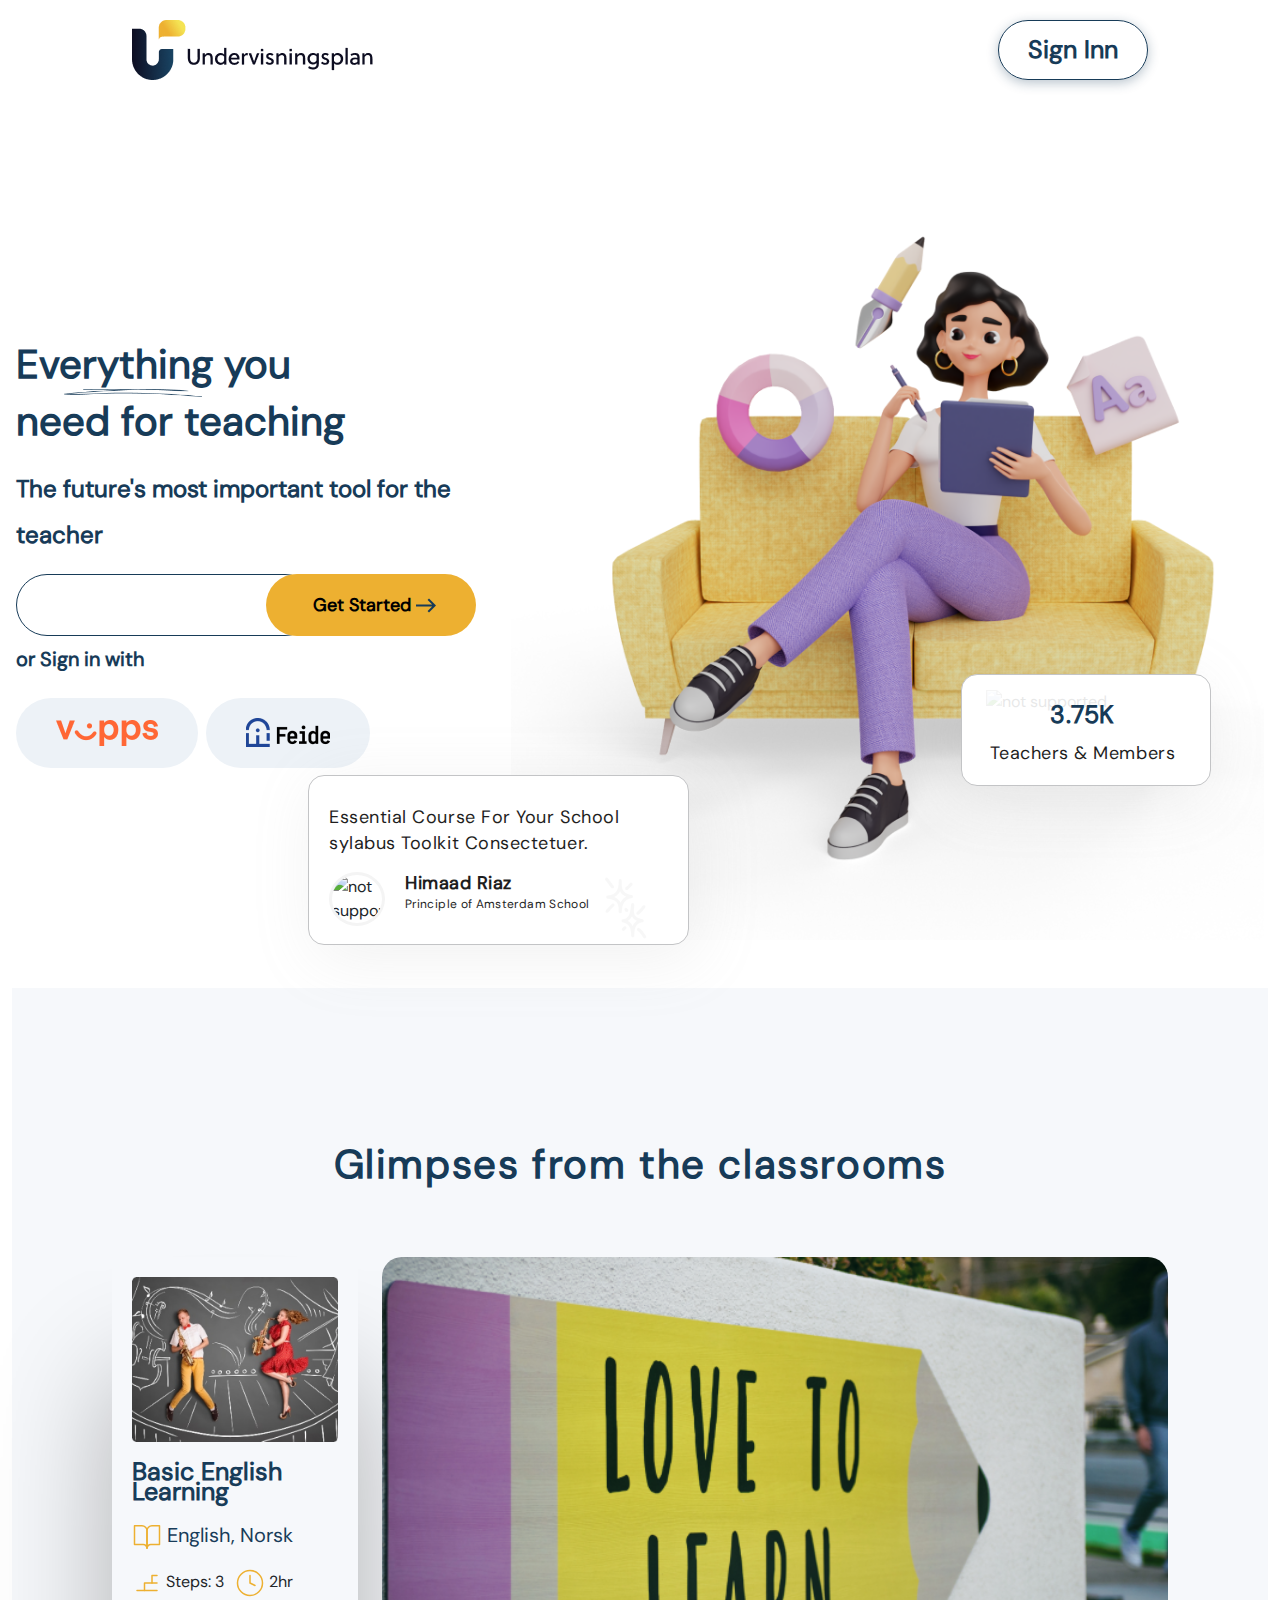
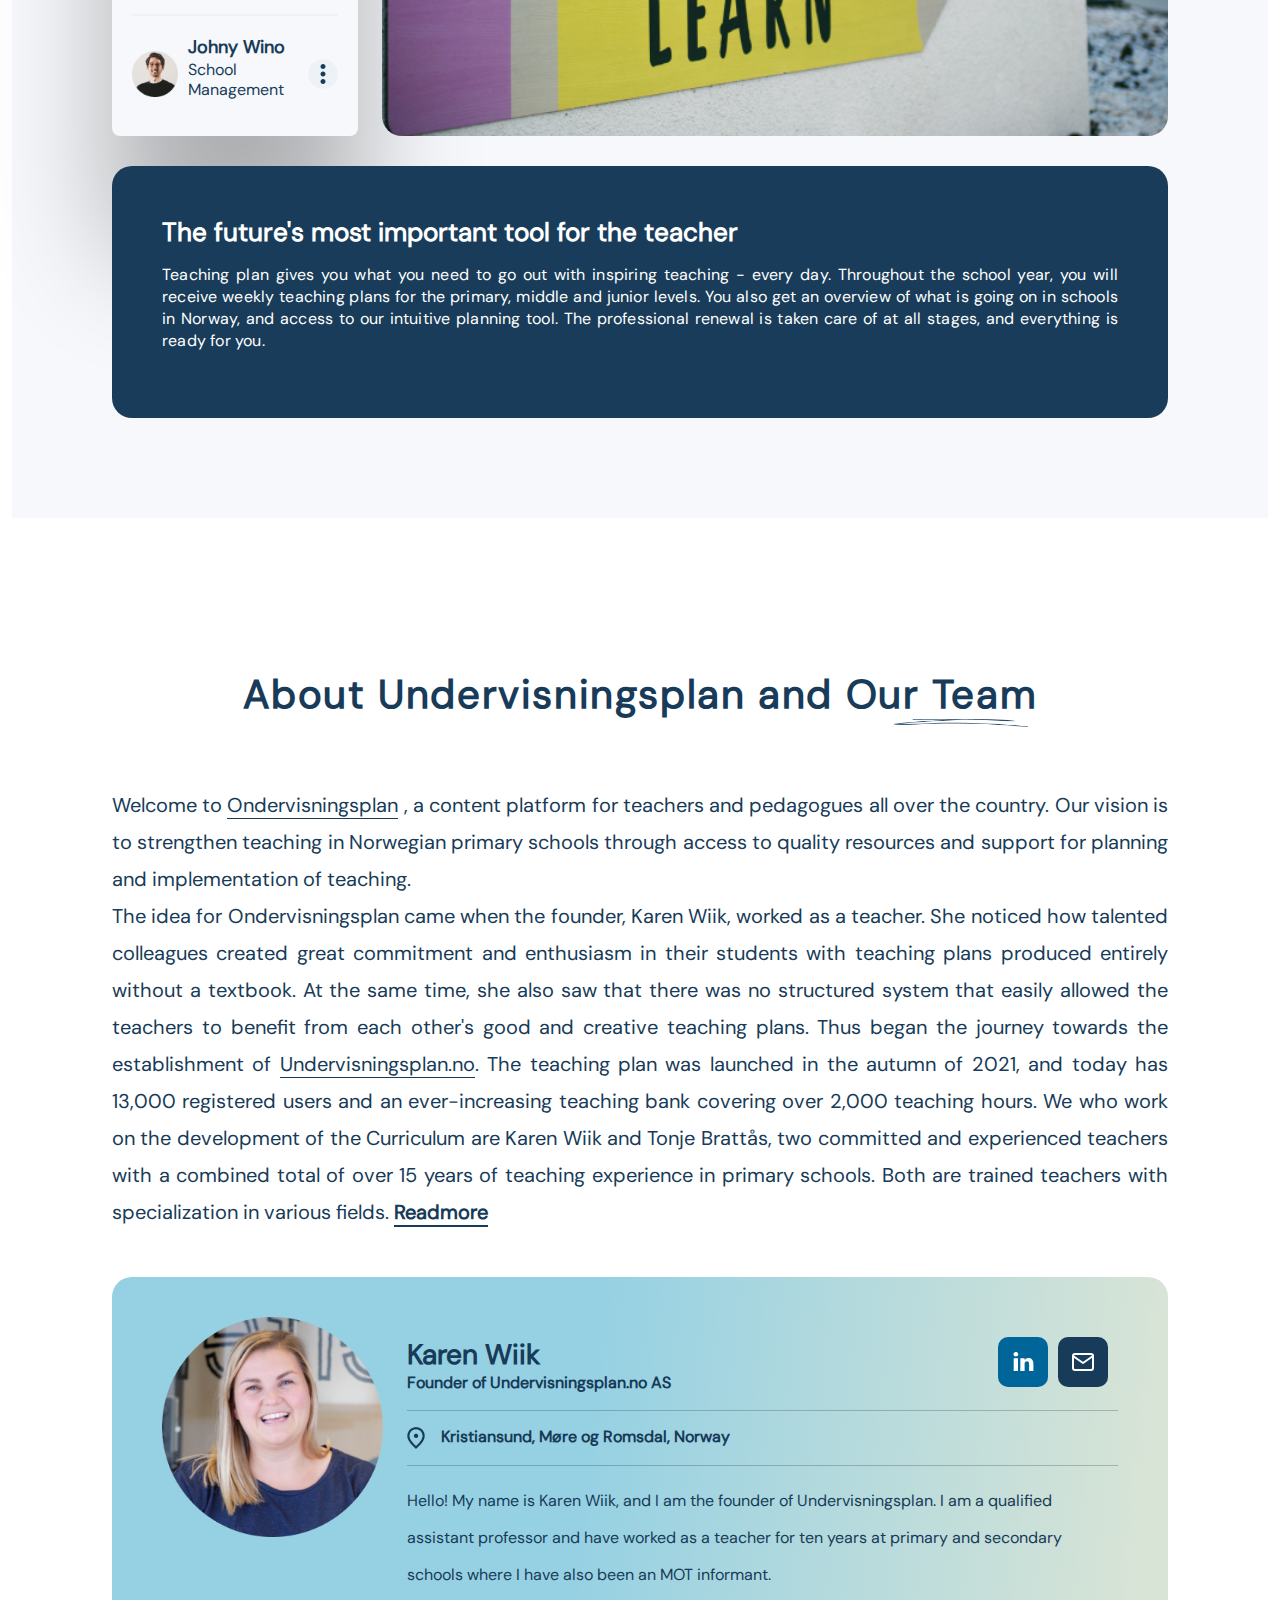
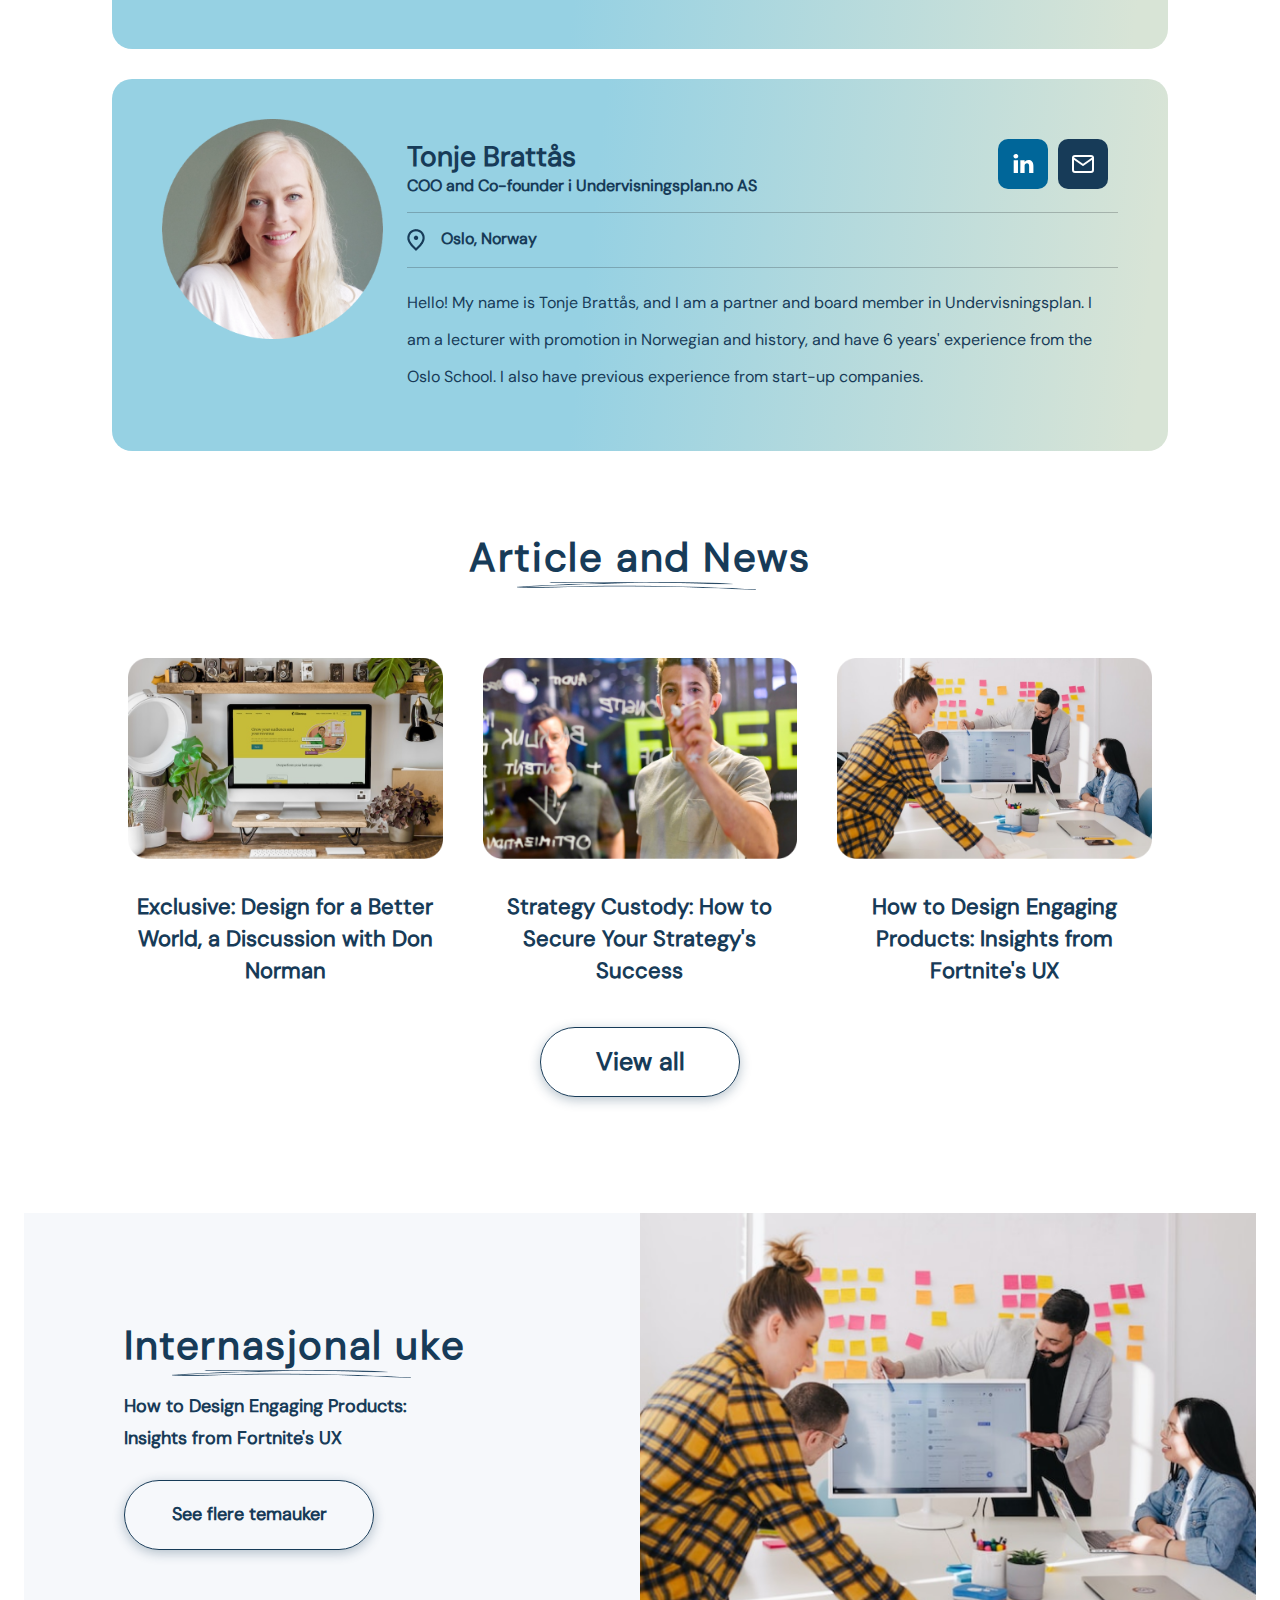
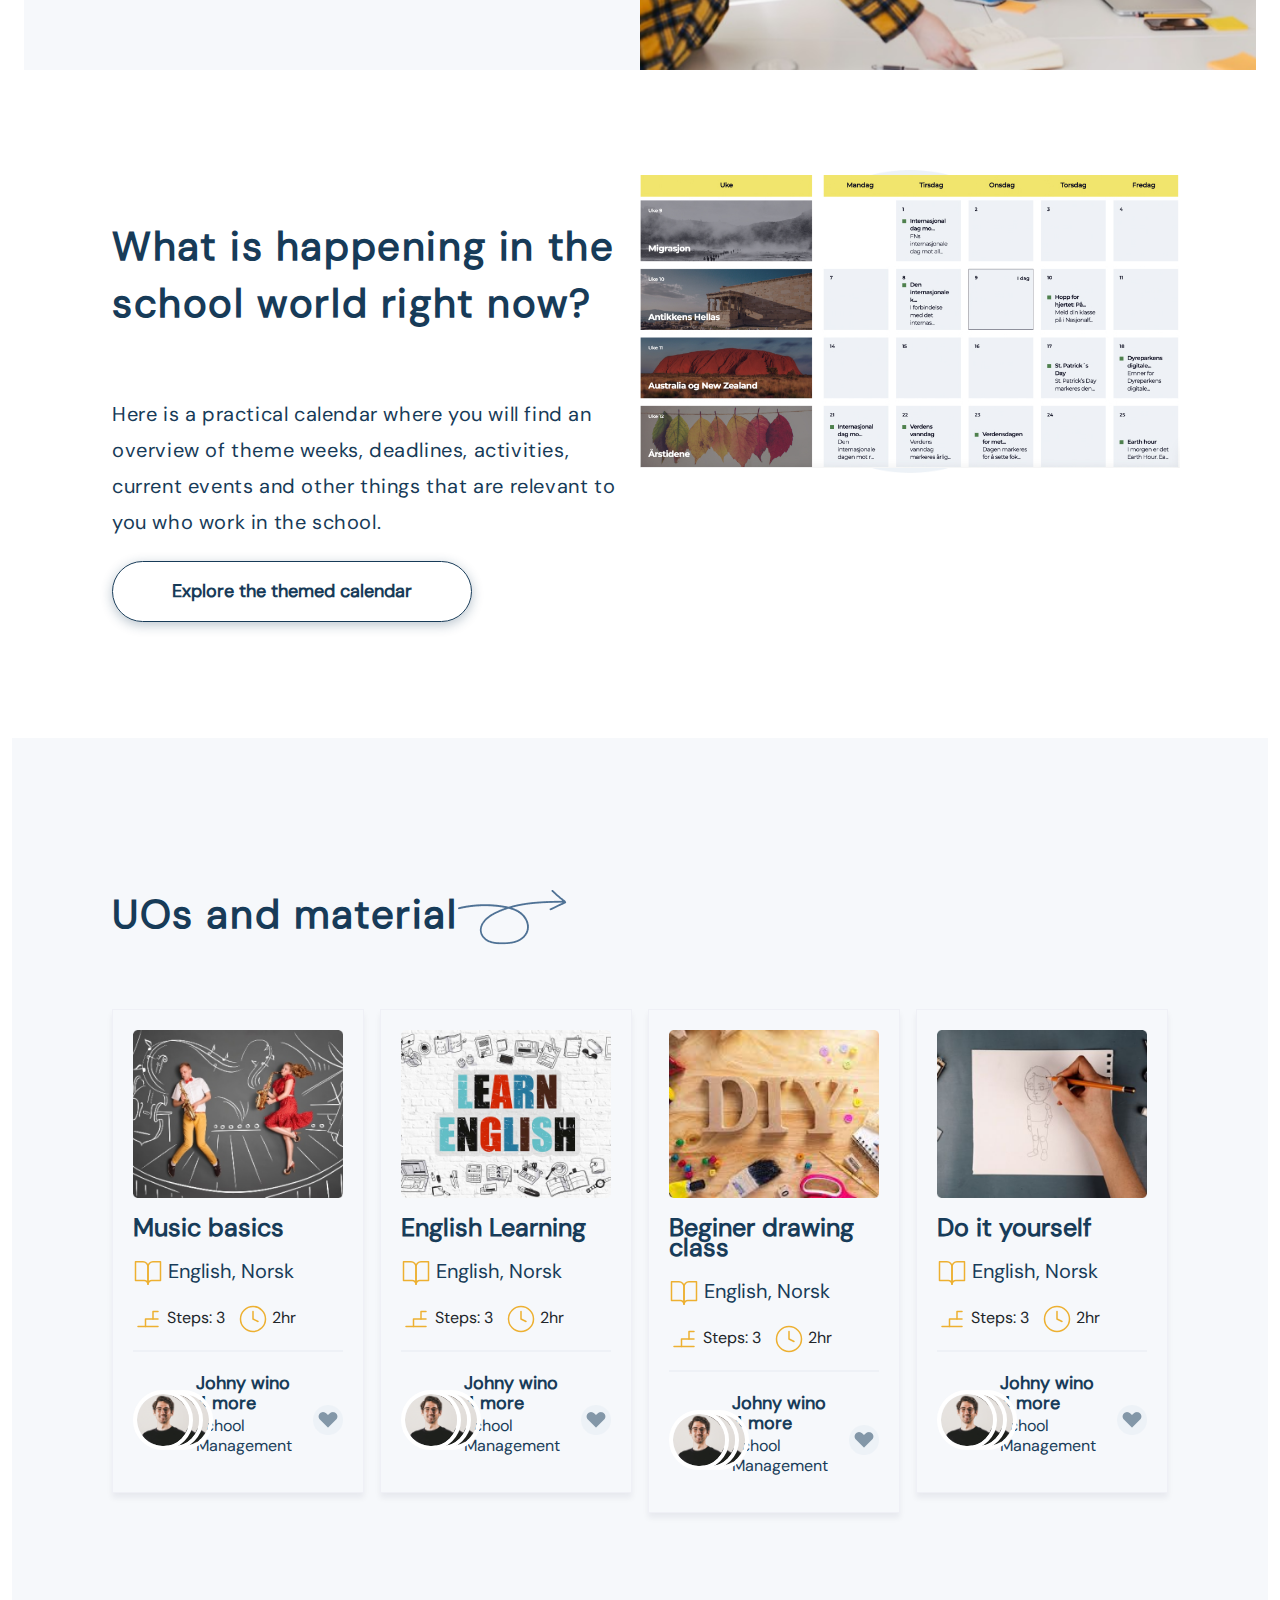
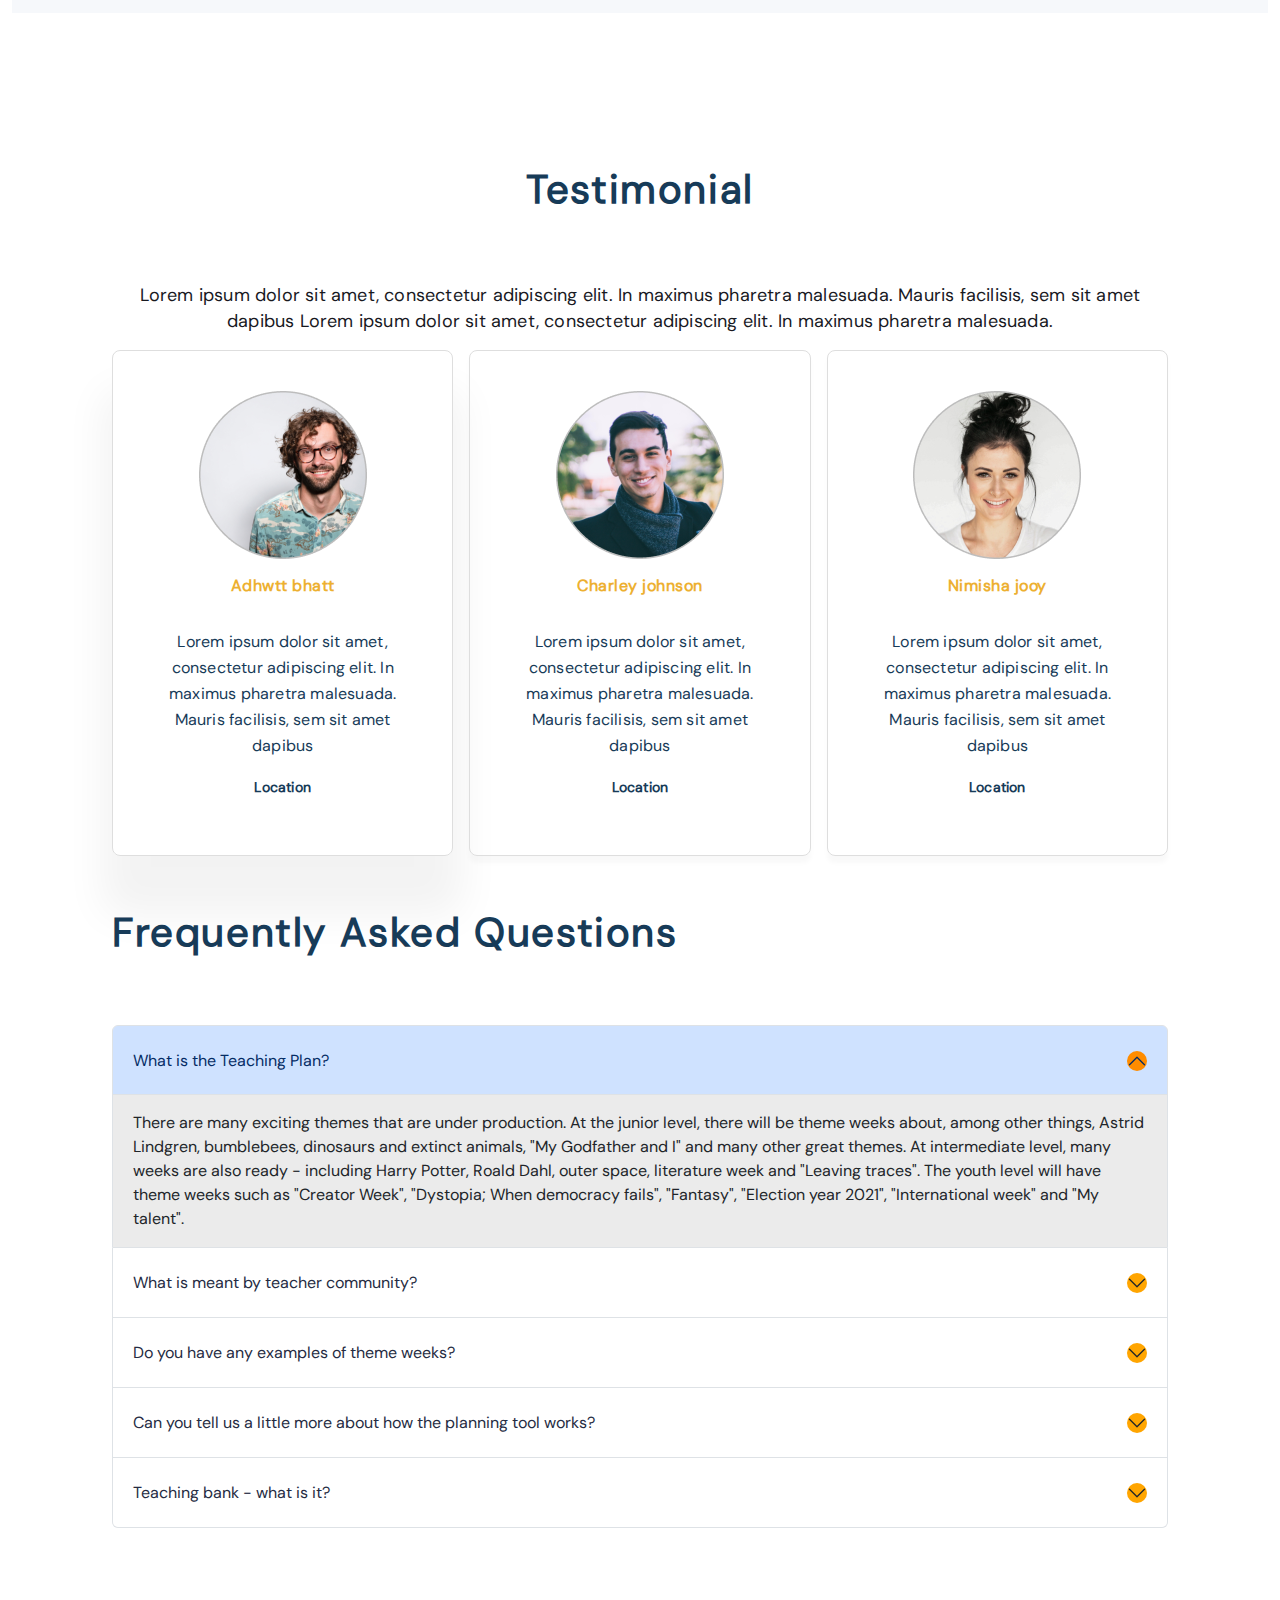
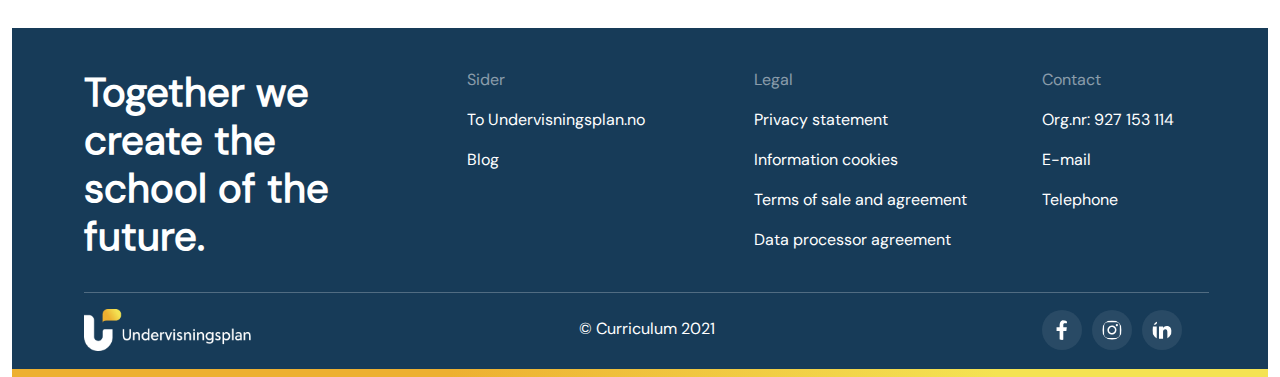
==== commit 4e7877de: "minor changes" ====
--- a/index.html
+++ b/index.html
@@ -51,626 +51,687 @@
                 </form>
             </div>
             <div>
-                <div>
-                    <img class="img-fluid women-image " src="Img/womenchair.png" alt="not supported">
-                </div>
-            </div>
-        </div>
-    </div>
-    <div class="container-fluid glimps-container common-padding">
-        <div class="row">
-            <div class="col">
-                <div>
-                    <p class="common-heading text-center py-5">Glimpses from the classrooms</p>
-                </div>
-            </div>
-        </div>
-
-        <div class="row">
-            <!-- Card Section -->
-            <div class="col-sm-12 col-md-6 col-lg-4 col-xl-3">
-                <div class="card-box">
-                    <img class="img-fluid card-image" src="Img/Rectangle 4371.png" alt="image not supported">
-                    <div class="card-details">
-                        <p class="card-title">Basic English Learning</p>
-                        <p class="book-language">
-                            <img class="img-fluid card-vectors" src="Img/book-open 1.svg" alt="not supported">
-                            English, Norsk
+                <div class="parent-image-class">
+                    <div><img class="img-fluid women-image " src="Img/womenchair.png" alt="not supported"></div>
+                    <div class="profile-card">
+                        <p class="profile-card-title">Essential Course For Your School sylabus Toolkit Consectetuer.</p>
+                        <div class="profile-container">
+                            <img class="profile-image-landing" src="img/smallCover.png" alt="not supported">
+                            <div class="profile-content">
+                                <p class="profile-name">Himaad Riaz</p>
+                                <p class="designation">Principle of Amsterdam School</p>
+                            </div>
+                            <img class="img-fluid" src="Img/stars.png" alt="not supported">
+                        </div>
+                    </div>
+                    <div class="members-card">
+                        <div class="d-inline-block">
+                             <img class="img-fluid smily" src="img/smily.png" alt="not supported">
+                         </div> 
+                         <div class="d-inline-block">
+                             <p class="member-count text-center">3.75K</p>
+                             <p class="teachers text-center">Teachers & Members</p>
+                         </div>
+                     </div>
+                </div>
+            </div>
+        </div>
+        <div class="container-fluid glimps-container common-padding">
+            <div class="row">
+                <div class="col">
+                    <div>
+                        <p class="common-heading text-center py-5">Glimpses from the classrooms</p>
+                    </div>
+                </div>
+            </div>
+
+            <div class="row">
+                <!-- Card Section -->
+                <div class="col-sm-12 col-md-6 col-lg-4 col-xl-3">
+                    <div class="card-box">
+                        <img class="img-fluid card-image" src="Img/Rectangle 4371.png" alt="image not supported">
+                        <div class="card-details">
+                            <p class="card-title">Basic English Learning</p>
+                            <p class="book-language">
+                                <img class="img-fluid card-vectors" src="Img/book-open 1.svg" alt="not supported">
+                                English, Norsk
+                            </p>
+                            <div class="d-flex justify-content-start">
+                                <div class="w-50">
+                                    <img class="img-fluid card-vectors" src="Img/bar-chart 1.svg" alt="not supported">
+                                    <span class="card-fun">Steps: 3</span>
+                                </div>
+                                <div class="w-50">
+                                    <img class="img-fluid card-vectors" src="Img/clock 1.svg" alt="not supported">
+                                    <span class="card-fun">2hr</span>
+                                </div>
+                            </div>
+                        </div>
+                        <hr class="card-line">
+                        <div class="d-flex justify-content-between align-items-center">
+                            <div class="w-15">
+                                <img src="Img/teacher.png" class="img-fluid" alt="not supported">
+                            </div>
+                            <div class="w-60">
+                                <p class="teacher-name">Johny Wino</p>
+                                <p class="teacher-sub">School Management</p>
+                            </div>
+                            <div class="w-25 d-flex justify-content-end">
+                                <img src="Img/morevector.svg" alt="not supported">
+                            </div>
+                        </div>
+                    </div>
+                </div>
+
+                <!-- Video Section -->
+                <div class="col-sm-12 col-md-6 col-lg-8 col-xl-9">
+                    <img class="img-fluid videoimage" src="Img/videoimage.png" alt="not supported">
+                </div>
+            </div>
+
+            <div class="row">
+                <div class="col">
+                    <div class="glimps-text-container">
+                        <p class="glimps-subtitle">The future's most important tool for the teacher</p>
+                        <p class="glimps-text">Teaching plan gives you what you need to go out with inspiring teaching -
+                            every day. Throughout the school year, you will receive weekly teaching plans for the
+                            primary,
+                            middle and junior levels. You also get an overview of what is going on in schools in Norway,
+                            and
+                            access to our intuitive planning tool. The professional renewal is taken care of at all
+                            stages,
+                            and everything is ready for you.</p>
+                    </div>
+                </div>
+            </div>
+        </div>
+        <div class="container-fluid common-padding">
+            <div class="row">
+                <div class="col">
+                    <p class=" text-center  common-heading py-5">About Undervisningsplan and <span
+                            class="underline-image">Our Team</span></p>
+
+                    <p class="about-text">Welcome to <span class="Ondervisningsplan">Ondervisningsplan</span> , a
+                        content
+                        platform for teachers and pedagogues all over the country. Our vision is to strengthen teaching
+                        in
+                        Norwegian primary schools through access to quality resources and support for planning and
+                        implementation of teaching.
+                        <br> The idea for Ondervisningsplan came when the founder, Karen Wiik, worked as a teacher. She
+                        noticed how talented colleagues created great commitment and enthusiasm in their students with
+                        teaching plans produced entirely without a textbook. At the same time, she also saw that there
+                        was
+                        no structured system that easily allowed the teachers to benefit from each other's good and
+                        creative
+                        teaching plans. Thus began the journey towards the establishment of <span
+                            class="Ondervisningsplan">Undervisningsplan.no</span>.
+                        The teaching plan was launched in the autumn of 2021, and today has 13,000 registered users and
+                        an
+                        ever-increasing teaching bank covering over 2,000 teaching hours. We who work on the development
+                        of
+                        the Curriculum are Karen Wiik and Tonje Brattås, two committed and experienced teachers with a
+                        combined total of over 15 years of teaching experience in primary schools. Both are trained
+                        teachers
+                        with specialization in various fields.
+                        <span class="readmore">Readmore</span>
+                    </p>
+                </div>
+            </div>
+
+            <div class="founder-card">
+                <div class="row">
+                    <div class="col-sm-3">
+                        <div class="founder-img-container text-center">
+                            <img class="img-fluid" src="Img/founder1.png" alt="not supported">
+                        </div>
+                    </div>
+                    <div class="col-sm-9">
+                        <div class="about-founder">
+                            <div class="d-flex flex-wrap justify-content-between">
+                                <div>
+                                    <p class="founder-title">Karen Wiik</p>
+                                    <p class="founder-subtitle">Founder of Undervisningsplan.no AS</p>
+                                </div>
+                                <div class="d-flex flex-row">
+                                    <div
+                                        class="founder-socials d-flex align-items-center justify-content-center LinkedInColor">
+                                        <img src="Img/linkedin_vector.svg" alt="not supported">
+                                    </div>
+                                    <div
+                                        class="founder-socials d-flex align-items-center justify-content-center mailColor">
+                                        <img src="Img/mailvector.svg" alt="not supported">
+                                    </div>
+                                </div>
+                            </div>
+                            <hr>
+                            <p class="founder-subtitle"><img src="Img/locationvector.png" alt=""><span
+                                    class="mx-3">Kristiansund, Møre og Romsdal, Norway</span></p>
+                            <hr>
+                            <p class="founder-text">
+                                Hello! My name is Karen Wiik, and I am the founder of Undervisningsplan. I am a
+                                qualified
+                                assistant professor and have worked as a teacher for ten years at primary and secondary
+                                schools where I have also been an MOT informant.
+                            </p>
+                        </div>
+                    </div>
+                </div>
+            </div>
+
+            <div class="founder-card">
+                <div class="row">
+                    <div class="col-sm-3">
+                        <div class="founder-img-container text-center">
+                            <img class="img-fluid" src="Img/founder2.png" alt="not supported">
+                        </div>
+                    </div>
+                    <div class="col-sm-9">
+                        <div class="about-founder">
+                            <div class="d-flex flex-wrap justify-content-between ">
+                                <div>
+                                    <p class="founder-title">Tonje Brattås</p>
+                                    <p class="founder-subtitle">COO and Co-founder i Undervisningsplan.no AS</p>
+                                </div>
+                                <div class="d-flex flex-row ">
+                                    <div
+                                        class="founder-socials d-flex align-items-center justify-content-center LinkedInColor">
+                                        <img src="Img/linkedin_vector.svg" alt="not supported">
+                                    </div>
+                                    <div
+                                        class="founder-socials d-flex align-items-center justify-content-center mailColor">
+                                        <img src="Img/mailvector.svg" alt="not supported">
+                                    </div>
+                                </div>
+                            </div>
+                            <hr>
+                            <p class="founder-subtitle"><img src="Img/locationvector.png" alt=""><span
+                                    class="mx-3">Oslo,
+                                    Norway</span></p>
+                            <hr>
+                            <p class="founder-text">
+                                Hello! My name is Tonje Brattås, and I am a partner and board member in
+                                Undervisningsplan. I
+                                am a lecturer with promotion in Norwegian and history, and have 6 years' experience from
+                                the
+                                Oslo School. I also have previous experience from start-up companies.
+                            </p>
+                        </div>
+                    </div>
+                </div>
+            </div>
+
+            <div class="articleNews">
+                <div class="row">
+                    <div class="col">
+                        <p class="text-center common-heading py-5"><span class="underline-image">Article and News</span>
                         </p>
-                        <div class="d-flex justify-content-start">
+                    </div>
+                </div>
+                <div class="row g-2">
+                    <div class="col-sm-4">
+                        <div>
+                            <img class="img-fluid px-3 py-2" src="Img/articleCover.png" alt="not supported">
+                        </div>
+                        <p class="article-text p-4">Exclusive: Design for a Better World, a Discussion with Don Norman
+                        </p>
+                    </div>
+                    <div class="col-sm-4">
+                        <div>
+                            <img class="img-fluid px-3 py-2" src="Img/articleCover2.jpg" alt="not supported">
+                        </div>
+                        <p class="article-text p-4">Strategy Custody: How to Secure Your Strategy's Success</p>
+                    </div>
+                    <div class="col-sm-4">
+                        <div>
+                            <img class="img-fluid px-3 py-2" src="Img/articleCover3.png" alt="not supported">
+                        </div>
+                        <p class="article-text p-4">How to Design Engaging Products: Insights from Fortnite's UX</p>
+                    </div>
+                </div>
+            </div>
+
+            <div class="row">
+                <div class="col">
+                    <div class="flex-container">
+                        <p class="viewButton">View all</p>
+                    </div>
+                </div>
+            </div>
+        </div>
+        <div class="container-fluid">
+            <div class="Internasjonal">
+                <div class="row g-0">
+                    <div class="col-sm-6">
+                        <div class="international-school-container">
+                            <p class="common-heading"><span class="underline-image">Internasjonal uke</span></p>
+                            <p class="school-text">How to Design Engaging Products: <br>
+                                Insights from Fortnite's UX</p>
+                            <p class="button-internationaljuke">See flere temauker</p>
+
+                        </div>
+                    </div>
+                    <div class="col-sm-6 ">
+                        <div>
+                            <img class="img-fluid " src="Img/internationalJuke12.png" alt="not supported">
+                        </div>
+                    </div>
+                </div>
+            </div>
+        </div>
+        <div class="container-fluid school-container common-padding">
+            <div class="row">
+                <div class="col-sm-6">
+                    <div>
+                        <p class="common-heading py-5 ">What is happening in the school world right now?</p>
+                        <p class="school-schedule-text">Here is a practical calendar where you will find an overview of
+                            theme weeks, deadlines, activities, current events and other things that are relevant to you
+                            who
+                            work in the school.</p>
+                        <p class="calanderButton">Explore the themed calendar</p>
+                    </div>
+                </div>
+                <div class="col-sm-6 g-0">
+                    <div class="image-stack-container">
+                        <div class="image-stack">
+                            <img src="Img/Ellipse4.png" class="image1">
+                            <img src="Img/schedule.jpg" class="image2">
+                        </div>
+                    </div>
+                </div>
+            </div>
+        </div>
+        <div class="container-fluid common-padding" style="background-color: #F6F8FB;">
+            <div class="row">
+                <div class="col">
+                    <p class="d-inline-block common-heading py-5">UOs and material<span><img
+                                class="responsive-image img-fluid" src="Img/round_arrow.png" alt="not supported"></span>
+                    </p>
+                </div>
+            </div>
+            <div class="row g-3">
+                <div class="col-sm-12 col-md-6 col-lg-4 col-xl-3">
+                    <div class="uo-card">
+                        <img class="img-fluid card-image" src="Img/Rectangle 4371.png" alt="image not supported">
+                        <div class="card-details">
+                            <p class="card-title">Music basics</p>
+                            <p class="book-language">
+                                <img class="img-fluid card-vectors" src="Img/book-open 1.svg" alt="not supported">
+                                English, Norsk
+                            </p>
+                            <div class="d-flex justify-content-start">
+                                <div class="w-50">
+                                    <img class="img-fluid card-vectors" src="Img/bar-chart 1.svg" alt="not supported">
+                                    <span class="card-fun">Steps: 3</span>
+                                </div>
+                                <div class="w-50">
+                                    <img class="img-fluid card-vectors" src="Img/clock 1.svg" alt="not supported">
+                                    <span class="card-fun">2hr</span>
+                                </div>
+                            </div>
+                        </div>
+                        <hr class="card-line">
+                        <div class="d-flex justify-content-between align-items-center">
+                            <div class="w-25">
+                                <div class="profile-images">
+                                    <img src="Img/teacher.png" alt="Profile 1" class="profile">
+                                    <img src="Img/teacher.png" alt="Profile 2" class="profile">
+                                    <img src="Img/teacher.png" alt="Profile 3" class="profile">
+                                </div>
+                            </div>
                             <div class="w-50">
-                                <img class="img-fluid card-vectors" src="Img/bar-chart 1.svg" alt="not supported">
-                                <span class="card-fun">Steps: 3</span>
+                                <p class="teacher-name">Johny wino 4 more</p>
+                                <p class="teacher-sub">School Management</p>
+                            </div>
+                            <div class="w-25 d-flex justify-content-end">
+                                <img src="Img/heartlogo.png" alt="not supported">
+                            </div>
+                        </div>
+                    </div>
+                </div>
+                <div class="col-sm-12 col-md-6 col-lg-4 col-xl-3">
+                    <div class="uo-card">
+                        <img class="img-fluid card-image" src="Img/uocard1.png" alt="image not supported">
+                        <div class="card-details">
+                            <p class="card-title">English Learning</p>
+                            <p class="book-language">
+                                <img class="img-fluid card-vectors" src="Img/book-open 1.svg" alt="not supported">
+                                English, Norsk
+                            </p>
+                            <div class="d-flex justify-content-start">
+                                <div class="w-50">
+                                    <img class="img-fluid card-vectors" src="Img/bar-chart 1.svg" alt="not supported">
+                                    <span class="card-fun">Steps: 3</span>
+                                </div>
+                                <div class="w-50">
+                                    <img class="img-fluid card-vectors" src="Img/clock 1.svg" alt="not supported">
+                                    <span class="card-fun">2hr</span>
+                                </div>
+                            </div>
+                        </div>
+                        <hr class="card-line">
+                        <div class="d-flex justify-content-between align-items-center">
+                            <div class="w-25 ">
+                                <div class="profile-images">
+                                    <img src="Img/teacher.png" alt="Profile 1" class="profile">
+                                    <img src="Img/teacher.png" alt="Profile 2" class="profile">
+                                    <img src="Img/teacher.png" alt="Profile 3" class="profile">
+                                </div>
+                            </div>
+                            <div class="w-50 ">
+                                <p class="teacher-name">Johny wino 4 more</p>
+                                <p class="teacher-sub">School Management</p>
+                            </div>
+                            <div class="w-25 d-flex justify-content-end ">
+                                <img src="Img/heartlogo.png" alt="not supported">
+                            </div>
+                        </div>
+                    </div>
+                </div>
+                <div class="col-sm-12 col-md-6 col-lg-4 col-xl-3">
+                    <div class="uo-card">
+                        <img class="img-fluid card-image" src="Img/uocard2.png" alt="image not supported">
+                        <div class="card-details">
+                            <p class="card-title">Beginer drawing class</p>
+                            <p class="book-language">
+                                <img class="img-fluid card-vectors" src="Img/book-open 1.svg" alt="not supported">
+                                English, Norsk
+                            </p>
+                            <div class="d-flex justify-content-start">
+                                <div class="w-50">
+                                    <img class="img-fluid card-vectors" src="Img/bar-chart 1.svg" alt="not supported">
+                                    <span class="card-fun">Steps: 3</span>
+                                </div>
+                                <div class="w-50">
+                                    <img class="img-fluid card-vectors" src="Img/clock 1.svg" alt="not supported">
+                                    <span class="card-fun">2hr</span>
+                                </div>
+                            </div>
+                        </div>
+                        <hr class="card-line">
+                        <div class="d-flex justify-content-between align-items-center">
+                            <div class="w-25">
+                                <div class="profile-images">
+                                    <img src="Img/teacher.png" alt="Profile 1" class="profile">
+                                    <img src="Img/teacher.png" alt="Profile 2" class="profile">
+                                    <img src="Img/teacher.png" alt="Profile 3" class="profile">
+                                </div>
                             </div>
                             <div class="w-50">
-                                <img class="img-fluid card-vectors" src="Img/clock 1.svg" alt="not supported">
-                                <span class="card-fun">2hr</span>
-                            </div>
-                        </div>
-                    </div>
-                    <hr class="card-line">
-                    <div class="d-flex justify-content-between align-items-center">
-                        <div class="w-15">
-                            <img src="Img/teacher.png" class="img-fluid" alt="not supported">
-                        </div>
-                        <div class="w-60">
-                            <p class="teacher-name">Johny Wino</p>
-                            <p class="teacher-sub">School Management</p>
-                        </div>
-                        <div class="w-25 d-flex justify-content-end">
-                            <img src="Img/morevector.svg" alt="not supported">
-                        </div>
-                    </div>
-                </div>
-            </div>
-
-            <!-- Video Section -->
-            <div class="col-sm-12 col-md-6 col-lg-8 col-xl-9">
-                <img class="img-fluid videoimage" src="Img/videoimage.png" alt="not supported">
-            </div>
-        </div>
-
-        <div class="row">
-            <div class="col">
-                <div class="glimps-text-container">
-                    <p class="glimps-subtitle">The future's most important tool for the teacher</p>
-                    <p class="glimps-text">Teaching plan gives you what you need to go out with inspiring teaching -
-                        every day. Throughout the school year, you will receive weekly teaching plans for the primary,
-                        middle and junior levels. You also get an overview of what is going on in schools in Norway, and
-                        access to our intuitive planning tool. The professional renewal is taken care of at all stages,
-                        and everything is ready for you.</p>
-                </div>
-            </div>
-        </div>
-    </div>
-    <div class="container-fluid common-padding">
-        <div class="row">
-            <div class="col">
-                <p class=" text-center  common-heading py-5">About Undervisningsplan and <span class="underline-image">Our Team</span></p>
-
-                <p class="about-text">Welcome to <span class="Ondervisningsplan">Ondervisningsplan</span> , a content
-                    platform for teachers and pedagogues all over the country. Our vision is to strengthen teaching in
-                    Norwegian primary schools through access to quality resources and support for planning and
-                    implementation of teaching.
-                    <br> The idea for Ondervisningsplan came when the founder, Karen Wiik, worked as a teacher. She
-                    noticed how talented colleagues created great commitment and enthusiasm in their students with
-                    teaching plans produced entirely without a textbook. At the same time, she also saw that there was
-                    no structured system that easily allowed the teachers to benefit from each other's good and creative
-                    teaching plans. Thus began the journey towards the establishment of <span
-                        class="Ondervisningsplan">Undervisningsplan.no</span>.
-                    The teaching plan was launched in the autumn of 2021, and today has 13,000 registered users and an
-                    ever-increasing teaching bank covering over 2,000 teaching hours. We who work on the development of
-                    the Curriculum are Karen Wiik and Tonje Brattås, two committed and experienced teachers with a
-                    combined total of over 15 years of teaching experience in primary schools. Both are trained teachers
-                    with specialization in various fields.
-                    <span class="readmore">Readmore</span>
-                </p>
-            </div>
-        </div>
-
-        <div class="founder-card">
-            <div class="row">
-                <div class="col-sm-3">
-                    <div class="founder-img-container text-center">
-                        <img class="img-fluid" src="Img/founder1.png" alt="not supported">
-                    </div>
-                </div>
-                <div class="col-sm-9">
-                    <div class="about-founder">
-                        <div class="d-flex flex-wrap justify-content-between">
-                            <div>
-                                <p class="founder-title">Karen Wiik</p>
-                                <p class="founder-subtitle">Founder of Undervisningsplan.no AS</p>
-                            </div>
-                            <div class="d-flex flex-row">
-                                <div
-                                    class="founder-socials d-flex align-items-center justify-content-center LinkedInColor">
-                                    <img src="Img/linkedin_vector.svg" alt="not supported"></div>
-                                <div class="founder-socials d-flex align-items-center justify-content-center mailColor">
-                                    <img src="Img/mailvector.svg" alt="not supported"></div>
-                            </div>
-                        </div>
-                        <hr>
-                        <p class="founder-subtitle"><img src="Img/locationvector.png" alt=""><span
-                                class="mx-3">Kristiansund, Møre og Romsdal, Norway</span></p>
-                        <hr>
-                        <p class="founder-text">
-                            Hello! My name is Karen Wiik, and I am the founder of Undervisningsplan. I am a qualified
-                            assistant professor and have worked as a teacher for ten years at primary and secondary
-                            schools where I have also been an MOT informant.
-                        </p>
-                    </div>
-                </div>
-            </div>
-        </div>
-
-        <div class="founder-card">
-            <div class="row">
-                <div class="col-sm-3">
-                    <div class="founder-img-container text-center">
-                        <img class="img-fluid" src="Img/founder2.png" alt="not supported">
-                    </div>
-                </div>
-                <div class="col-sm-9">
-                    <div class="about-founder">
-                        <div class="d-flex flex-wrap justify-content-between ">
-                            <div>
-                                <p class="founder-title">Tonje Brattås</p>
-                                <p class="founder-subtitle">COO and Co-founder i Undervisningsplan.no AS</p>
-                            </div>
-                            <div class="d-flex flex-row ">
-                                <div
-                                    class="founder-socials d-flex align-items-center justify-content-center LinkedInColor">
-                                    <img src="Img/linkedin_vector.svg" alt="not supported"></div>
-                                <div class="founder-socials d-flex align-items-center justify-content-center mailColor">
-                                    <img src="Img/mailvector.svg" alt="not supported"></div>
-                            </div>
-                        </div>
-                        <hr>
-                        <p class="founder-subtitle"><img src="Img/locationvector.png" alt=""><span class="mx-3">Oslo,
-                                Norway</span></p>
-                        <hr>
-                        <p class="founder-text">
-                            Hello! My name is Tonje Brattås, and I am a partner and board member in Undervisningsplan. I
-                            am a lecturer with promotion in Norwegian and history, and have 6 years' experience from the
-                            Oslo School. I also have previous experience from start-up companies.
-                        </p>
-                    </div>
-                </div>
-            </div>
-        </div>
-
-        <div class="articleNews">
+                                <p class="teacher-name">Johny wino 4 more</p>
+                                <p class="teacher-sub">School Management</p>
+                            </div>
+                            <div class="w-25 d-flex justify-content-end">
+                                <img src="Img/heartlogo.png" alt="not supported">
+                            </div>
+                        </div>
+                    </div>
+                </div>
+                <div class="col-sm-12 col-md-6 col-lg-4 col-xl-3">
+                    <div class="uo-card">
+                        <img class="img-fluid card-image" src="Img/uocard3.png" alt="image not supported">
+                        <div class="card-details">
+                            <p class="card-title">Do it yourself</p>
+                            <p class="book-language">
+                                <img class="img-fluid card-vectors" src="Img/book-open 1.svg" alt="not supported">
+                                English, Norsk
+                            </p>
+                            <div class="d-flex justify-content-start">
+                                <div class="w-50">
+                                    <img class="img-fluid card-vectors" src="Img/bar-chart 1.svg" alt="not supported">
+                                    <span class="card-fun">Steps: 3</span>
+                                </div>
+                                <div class="w-50">
+                                    <img class="img-fluid card-vectors" src="Img/clock 1.svg" alt="not supported">
+                                    <span class="card-fun">2hr</span>
+                                </div>
+                            </div>
+                        </div>
+                        <hr class="card-line">
+                        <div class="d-flex justify-content-between align-items-center">
+                            <div class="w-25">
+                                <div class="profile-images">
+                                    <img src="Img/teacher.png" alt="Profile 1" class="profile">
+                                    <img src="Img/teacher.png" alt="Profile 2" class="profile">
+                                    <img src="Img/teacher.png" alt="Profile 3" class="profile">
+                                </div>
+                            </div>
+                            <div class="w-50">
+                                <p class="teacher-name">Johny wino 4 more</p>
+                                <p class="teacher-sub">School Management</p>
+                            </div>
+                            <div class="w-25 d-flex justify-content-end">
+                                <img src="Img/heartlogo.png" alt="not supported">
+                            </div>
+                        </div>
+                    </div>
+                </div>
+            </div>
+        </div>
+        <div class="container-fluid common-padding">
             <div class="row">
                 <div class="col">
-                    <p class="text-center common-heading py-5"><span class="underline-image">Article and News</span></p>
-                </div>
-            </div>
-            <div class="row g-2">
+                    <div>
+                        <p class="text-center common-heading py-5">Testimonial</p>
+                        <p class="testimonials-text">Lorem ipsum dolor sit amet, consectetur adipiscing elit. In maximus
+                            pharetra malesuada. Mauris facilisis, sem sit amet dapibus
+                            Lorem ipsum dolor sit amet, consectetur adipiscing elit. In maximus pharetra malesuada.</p>
+                    </div>
+                </div>
+            </div>
+            <div class="row g-3">
                 <div class="col-sm-4">
+                    <div class="testimonial-card-active">
+                        <img class="img-fluid" src="Img/cover.png" alt="Not supported">
+                        <p class="client-name">Adhwtt bhatt</p>
+                        <p class="client-review">Lorem ipsum dolor sit amet, consectetur adipiscing elit. In maximus
+                            pharetra malesuada. Mauris facilisis, sem sit amet dapibus</p>
+                        <p class="client-location">Location</p>
+                    </div>
+                </div>
+                <div class="col-sm-4">
+                    <div class="testimonial-card">
+                        <img class="img-fluid" src="Img/cover1.png" alt="Not supported">
+                        <p class="client-name">Charley johnson</p>
+                        <p class="client-review">Lorem ipsum dolor sit amet, consectetur adipiscing elit. In maximus
+                            pharetra malesuada. Mauris facilisis, sem sit amet dapibus</p>
+                        <p class="client-location">Location</p>
+                    </div>
+                </div>
+                <div class="col-sm-4">
+                    <div class="testimonial-card">
+                        <img class="img-fluid" src="Img/cover2.png" alt="Not supported">
+                        <p class="client-name">Nimisha jooy</p>
+                        <p class="client-review">Lorem ipsum dolor sit amet, consectetur adipiscing elit. In maximus
+                            pharetra malesuada. Mauris facilisis, sem sit amet dapibus</p>
+                        <p class="client-location">Location</p>
+                    </div>
+                </div>
+            </div>
+            <div class="row">
+                <div class="col">
                     <div>
-                        <img class="img-fluid px-3 py-2" src="Img/articleCover.png" alt="not supported">
-                    </div>
-                    <p class="article-text p-4">Exclusive: Design for a Better World, a Discussion with Don Norman</p>
-                </div>
-                <div class="col-sm-4">
-                    <div>
-                        <img class="img-fluid px-3 py-2" src="Img/articleCover2.jpg" alt="not supported">
-                    </div>
-                    <p class="article-text p-4">Strategy Custody: How to Secure Your Strategy's Success</p>
-                </div>
-                <div class="col-sm-4">
-                    <div>
-                        <img class="img-fluid px-3 py-2" src="Img/articleCover3.png" alt="not supported">
-                    </div>
-                    <p class="article-text p-4">How to Design Engaging Products: Insights from Fortnite's UX</p>
-                </div>
-            </div>
-        </div>
-
-        <div class="row">
-            <div class="col">
-                <div class="flex-container">
-                    <p class="viewButton">View all</p>
-                </div>
-            </div>
-        </div>
-    </div>
-    <div class="container-fluid">
-        <div class="Internasjonal">
-            <div class="row g-0">
-                <div class="col-sm-6">
-                    <div class="international-school-container">
-                        <p class="common-heading"><span class="underline-image">Internasjonal uke</span></p>
-                        <p class="school-text">How to Design Engaging Products: <br>
-                            Insights from Fortnite's UX</p>
-                        <p class="button-internationaljuke">See flere temauker</p>
-
-                    </div>
-                </div>
-                <div class="col-sm-6 ">
-                    <div>
-                        <img class="img-fluid " src="Img/internationalJuke12.png" alt="not supported">
-                    </div>
-                </div>
-            </div>
-        </div>
-    </div>
-    <div class="container-fluid school-container common-padding">
-        <div class="row">
-            <div class="col-sm-6">
-                <div>
-                    <p class="common-heading py-5 ">What is happening in the school world right now?</p>
-                    <p class="school-schedule-text">Here is a practical calendar where you will find an overview of
-                        theme weeks, deadlines, activities, current events and other things that are relevant to you who
-                        work in the school.</p>
-                </div>
-            </div>
-            <div class="col-sm-6 g-0">
-                <div class="image-stack-container">
-                    <div class="image-stack">
-                        <img src="Img/Ellipse4.png" class="image1">
-                        <img src="Img/schedule.jpg" class="image2">
-                    </div>
-                </div>
-            </div>
-        </div>
-    </div>
-    <div class="container-fluid common-padding" style="background-color: #F6F8FB;">
-        <div class="row">
-            <div class="col">
-                <p class="d-inline-block common-heading py-5">UOs and material<span><img class="responsive-image img-fluid" src="Img/round_arrow.png" alt="not supported"></span></p>
-            </div>
-        </div>
-        <div class="row g-3">
-            <div class="col-sm-12 col-md-6 col-lg-4 col-xl-3">
-                <div class="uo-card">
-                    <img class="img-fluid card-image" src="Img/Rectangle 4371.png" alt="image not supported">
-                    <div class="card-details">
-                        <p class="card-title">Music basics</p>
-                        <p class="book-language">
-                            <img class="img-fluid card-vectors" src="Img/book-open 1.svg" alt="not supported">
-                            English, Norsk
-                        </p>
-                        <div class="d-flex justify-content-start">
-                            <div class="w-50">
-                                <img class="img-fluid card-vectors" src="Img/bar-chart 1.svg" alt="not supported">
-                                <span class="card-fun">Steps: 3</span>
-                            </div>
-                            <div class="w-50">
-                                <img class="img-fluid card-vectors" src="Img/clock 1.svg" alt="not supported">
-                                <span class="card-fun">2hr</span>
-                            </div>
-                        </div>
-                    </div>
-                    <hr class="card-line">
-                    <div class="d-flex justify-content-between align-items-center">
-                        <div class="w-25">
-                            <div class="profile-images">
-                                <img src="Img/teacher.png" alt="Profile 1" class="profile">
-                                <img src="Img/teacher.png" alt="Profile 2" class="profile">
-                                <img src="Img/teacher.png" alt="Profile 3" class="profile">
-                            </div>
-                        </div>
-                        <div class="w-50">
-                            <p class="teacher-name">Johny wino 4 more</p>
-                            <p class="teacher-sub">School Management</p>
-                        </div>
-                        <div class="w-25 d-flex justify-content-end">
-                            <img src="Img/heartlogo.png" alt="not supported">
-                        </div>
-                    </div>
-                </div>
-            </div>
-            <div class="col-sm-12 col-md-6 col-lg-4 col-xl-3">
-                <div class="uo-card">
-                    <img class="img-fluid card-image" src="Img/uocard1.png" alt="image not supported">
-                    <div class="card-details">
-                        <p class="card-title">English Learning</p>
-                        <p class="book-language">
-                            <img class="img-fluid card-vectors" src="Img/book-open 1.svg" alt="not supported">
-                            English, Norsk
-                        </p>
-                        <div class="d-flex justify-content-start">
-                            <div class="w-50">
-                                <img class="img-fluid card-vectors" src="Img/bar-chart 1.svg" alt="not supported">
-                                <span class="card-fun">Steps: 3</span>
-                            </div>
-                            <div class="w-50">
-                                <img class="img-fluid card-vectors" src="Img/clock 1.svg" alt="not supported">
-                                <span class="card-fun">2hr</span>
-                            </div>
-                        </div>
-                    </div>
-                    <hr class="card-line">
-                    <div class="d-flex justify-content-between align-items-center">
-                        <div class="w-25 ">
-                            <div class="profile-images">
-                                <img src="Img/teacher.png" alt="Profile 1" class="profile">
-                                <img src="Img/teacher.png" alt="Profile 2" class="profile">
-                                <img src="Img/teacher.png" alt="Profile 3" class="profile">
-                            </div>
-                        </div>
-                        <div class="w-50 ">
-                            <p class="teacher-name">Johny wino 4 more</p>
-                            <p class="teacher-sub">School Management</p>
-                        </div>
-                        <div class="w-25 d-flex justify-content-end ">
-                            <img src="Img/heartlogo.png" alt="not supported">
-                        </div>
-                    </div>
-                </div>
-            </div>
-            <div class="col-sm-12 col-md-6 col-lg-4 col-xl-3">
-                <div class="uo-card">
-                    <img class="img-fluid card-image" src="Img/uocard2.png" alt="image not supported">
-                    <div class="card-details">
-                        <p class="card-title">Beginer drawing class</p>
-                        <p class="book-language">
-                            <img class="img-fluid card-vectors" src="Img/book-open 1.svg" alt="not supported">
-                            English, Norsk
-                        </p>
-                        <div class="d-flex justify-content-start">
-                            <div class="w-50">
-                                <img class="img-fluid card-vectors" src="Img/bar-chart 1.svg" alt="not supported">
-                                <span class="card-fun">Steps: 3</span>
-                            </div>
-                            <div class="w-50">
-                                <img class="img-fluid card-vectors" src="Img/clock 1.svg" alt="not supported">
-                                <span class="card-fun">2hr</span>
-                            </div>
-                        </div>
-                    </div>
-                    <hr class="card-line">
-                    <div class="d-flex justify-content-between align-items-center">
-                        <div class="w-25">
-                            <div class="profile-images">
-                                <img src="Img/teacher.png" alt="Profile 1" class="profile">
-                                <img src="Img/teacher.png" alt="Profile 2" class="profile">
-                                <img src="Img/teacher.png" alt="Profile 3" class="profile">
-                            </div>
-                        </div>
-                        <div class="w-50">
-                            <p class="teacher-name">Johny wino 4 more</p>
-                            <p class="teacher-sub">School Management</p>
-                        </div>
-                        <div class="w-25 d-flex justify-content-end">
-                            <img src="Img/heartlogo.png" alt="not supported">
-                        </div>
-                    </div>
-                </div>
-            </div>
-            <div class="col-sm-12 col-md-6 col-lg-4 col-xl-3">
-                <div class="uo-card">
-                    <img class="img-fluid card-image" src="Img/uocard3.png" alt="image not supported">
-                    <div class="card-details">
-                        <p class="card-title">Do it yourself</p>
-                        <p class="book-language">
-                            <img class="img-fluid card-vectors" src="Img/book-open 1.svg" alt="not supported">
-                            English, Norsk
-                        </p>
-                        <div class="d-flex justify-content-start">
-                            <div class="w-50">
-                                <img class="img-fluid card-vectors" src="Img/bar-chart 1.svg" alt="not supported">
-                                <span class="card-fun">Steps: 3</span>
-                            </div>
-                            <div class="w-50">
-                                <img class="img-fluid card-vectors" src="Img/clock 1.svg" alt="not supported">
-                                <span class="card-fun">2hr</span>
-                            </div>
-                        </div>
-                    </div>
-                    <hr class="card-line">
-                    <div class="d-flex justify-content-between align-items-center">
-                        <div class="w-25">
-                            <div class="profile-images">
-                                <img src="Img/teacher.png" alt="Profile 1" class="profile">
-                                <img src="Img/teacher.png" alt="Profile 2" class="profile">
-                                <img src="Img/teacher.png" alt="Profile 3" class="profile">
-                            </div>
-                        </div>
-                        <div class="w-50">
-                            <p class="teacher-name">Johny wino 4 more</p>
-                            <p class="teacher-sub">School Management</p>
-                        </div>
-                        <div class="w-25 d-flex justify-content-end">
-                            <img src="Img/heartlogo.png" alt="not supported">
-                        </div>
-                    </div>
-                </div>
-            </div>
-        </div>
-    </div>
-    <div class="container-fluid common-padding">
-        <div class="row">
-            <div class="col">
-                <div>
-                    <p class="text-center common-heading py-5">Testimonial</p>
-                    <p class="testimonials-text">Lorem ipsum dolor sit amet, consectetur adipiscing elit. In maximus
-                        pharetra malesuada. Mauris facilisis, sem sit amet dapibus
-                        Lorem ipsum dolor sit amet, consectetur adipiscing elit. In maximus pharetra malesuada.</p>
-                </div>
-            </div>
-        </div>
-        <div class="row g-3">
-            <div class="col-sm-4">
-                <div class="testimonial-card-active">
-                    <img class="img-fluid" src="Img/cover.png" alt="Not supported">
-                    <p class="client-name">Adhwtt bhatt</p>
-                    <p class="client-review">Lorem ipsum dolor sit amet, consectetur adipiscing elit. In maximus
-                        pharetra malesuada. Mauris facilisis, sem sit amet dapibus</p>
-                    <p class="client-location">Location</p>
-                </div>
-            </div>
-            <div class="col-sm-4">
-                <div class="testimonial-card">
-                    <img class="img-fluid" src="Img/cover1.png" alt="Not supported">
-                    <p class="client-name">Charley johnson</p>
-                    <p class="client-review">Lorem ipsum dolor sit amet, consectetur adipiscing elit. In maximus
-                        pharetra malesuada. Mauris facilisis, sem sit amet dapibus</p>
-                    <p class="client-location">Location</p>
-                </div>
-            </div>
-            <div class="col-sm-4">
-                <div class="testimonial-card">
-                    <img class="img-fluid" src="Img/cover2.png" alt="Not supported">
-                    <p class="client-name">Nimisha jooy</p>
-                    <p class="client-review">Lorem ipsum dolor sit amet, consectetur adipiscing elit. In maximus
-                        pharetra malesuada. Mauris facilisis, sem sit amet dapibus</p>
-                    <p class="client-location">Location</p>
-                </div>
-            </div>
-        </div>
-        <div class="row">
-            <div class="col">
-                <div>
-                    <p class="common-heading py-5">Frequently Asked Questions</p>
-                </div>
-            </div>
-        </div>
-        <div class="row">
-            <div class="col">
-                <div class="accordion" id="accordionExample">
-                    <div class="accordion-item">
-                        <h2 class="accordion-header" id="headingOne">
-                            <button class="accordion-button" type="button" data-bs-toggle="collapse"
-                                data-bs-target="#collapseOne" aria-expanded="true" aria-controls="collapseOne">
-                                What is the Teaching Plan?
-                            </button>
-                        </h2>
-                        <div id="collapseOne" class="accordion-collapse collapse show" aria-labelledby="headingOne"
-                            data-bs-parent="#accordionExample">
-                            <div class="accordion-body">
-                                There are many exciting themes that are under production. At the junior level, there
-                                will be theme weeks about, among other things, Astrid Lindgren, bumblebees, dinosaurs
-                                and extinct animals, "My Godfather and I" and many other great themes.
-                                At intermediate level, many weeks are also ready - including Harry Potter, Roald Dahl,
-                                outer space, literature week and "Leaving traces".
-                                The youth level will have theme weeks such as "Creator Week", "Dystopia; When democracy
-                                fails", "Fantasy", "Election year 2021", "International week" and "My talent".
-
-                            </div>
-                        </div>
-                    </div>
-                    <div class="accordion-item">
-                        <h2 class="accordion-header" id="headingTwo">
-                            <button class="accordion-button collapsed" type="button" data-bs-toggle="collapse"
-                                data-bs-target="#collapseTwo" aria-expanded="false" aria-controls="collapseTwo">
-                                What is meant by teacher community?
-                            </button>
-                        </h2>
-                        <div id="collapseTwo" class="accordion-collapse collapse" aria-labelledby="headingTwo"
-                            data-bs-parent="#accordionExample">
-                            <div class="accordion-body">
-                                There are many exciting themes that are under production. At the junior level, there
-                                will be theme weeks about, among other things, Astrid Lindgren, bumblebees, dinosaurs
-                                and extinct animals, "My Godfather and I" and many other great themes.
-                                At intermediate level, many weeks are also ready - including Harry Potter, Roald Dahl,
-                                outer space, literature week and "Leaving traces".
-                                The youth level will have theme weeks such as "Creator Week", "Dystopia; When democracy
-                                fails", "Fantasy", "Election year 2021", "International week" and "My talent".
-
-                            </div>
-                        </div>
-                    </div>
-                    <div class="accordion-item">
-                        <h2 class="accordion-header" id="headingThree">
-                            <button class="accordion-button collapsed" type="button" data-bs-toggle="collapse"
-                                data-bs-target="#collapseThree" aria-expanded="false" aria-controls="collapseThree">
-                                Do you have any examples of theme weeks?
-                            </button>
-                        </h2>
-                        <div id="collapseThree" class="accordion-collapse collapse" aria-labelledby="headingThree"
-                            data-bs-parent="#accordionExample">
-                            <div class="accordion-body">
-                                There are many exciting themes that are under production. At the junior level, there
-                                will be theme weeks about, among other things, Astrid Lindgren, bumblebees, dinosaurs
-                                and extinct animals, "My Godfather and I" and many other great themes.
-                                At intermediate level, many weeks are also ready - including Harry Potter, Roald Dahl,
-                                outer space, literature week and "Leaving traces".
-                                The youth level will have theme weeks such as "Creator Week", "Dystopia; When democracy
-                                fails", "Fantasy", "Election year 2021", "International week" and "My talent".
-
-                            </div>
-                        </div>
-                    </div>
-                    <div class="accordion-item">
-                        <h2 class="accordion-header" id="headingFour">
-                            <button class="accordion-button collapsed" type="button" data-bs-toggle="collapse"
-                                data-bs-target="#collapseFour" aria-expanded="false" aria-controls="collapseFour">
-                                Can you tell us a little more about how the planning tool works?
-                            </button>
-                        </h2>
-                        <div id="collapseFour" class="accordion-collapse collapse" aria-labelledby="headingFour"
-                            data-bs-parent="#accordionExample">
-                            <div class="accordion-body">
-                                There are many exciting themes that are under production. At the junior level, there
-                                will be theme weeks about, among other things, Astrid Lindgren, bumblebees, dinosaurs
-                                and extinct animals, "My Godfather and I" and many other great themes.
-                                At intermediate level, many weeks are also ready - including Harry Potter, Roald Dahl,
-                                outer space, literature week and "Leaving traces".
-                                The youth level will have theme weeks such as "Creator Week", "Dystopia; When democracy
-                                fails", "Fantasy", "Election year 2021", "International week" and "My talent".
-
-                            </div>
-                        </div>
-                    </div>
-                    <div class="accordion-item">
-                        <h2 class="accordion-header" id="headingFive">
-                            <button class="accordion-button collapsed" type="button" data-bs-toggle="collapse"
-                                data-bs-target="#collapseFive" aria-expanded="false" aria-controls="collapseFive">
-                                Teaching bank - what is it?
-                            </button>
-                        </h2>
-                        <div id="collapseFive" class="accordion-collapse collapse" aria-labelledby="headingFive"
-                            data-bs-parent="#accordionExample">
-                            <div class="accordion-body">
-                                There are many exciting themes that are under production. At the junior level, there
-                                will be theme weeks about, among other things, Astrid Lindgren, bumblebees, dinosaurs
-                                and extinct animals, "My Godfather and I" and many other great themes.
-                                At intermediate level, many weeks are also ready - including Harry Potter, Roald Dahl,
-                                outer space, literature week and "Leaving traces".
-                                The youth level will have theme weeks such as "Creator Week", "Dystopia; When democracy
-                                fails", "Fantasy", "Election year 2021", "International week" and "My talent".
-
-                            </div>
-                        </div>
-                    </div>
-                </div>
-            </div>
-        </div>
-    </div>
-    <div class="footer-container">
-        <div class="container-fluid">
-            <div class="row">
-                <div class="col-sm-4">
-                    <p class="footer-note">Together we create the school of the future.</p>
-                </div>
-                <div class="col-sm-3">
-                    <p class="footer-subheading">Sider</p>
-                    <p>To Undervisningsplan.no</p>
-                    <p>Blog</p>
-                </div>
-                <div class="col-sm-3">
-                    <p class="footer-subheading">Legal</p>
-                    <p>Privacy statement</p>
-                    <p>Information cookies</p>
-                    <p>Terms of sale and agreement</p>
-                    <p>Data processor agreement</p>
-                </div>
-                <div class="col-sm-2">
-                    <p class="footer-subheading">Contact</p>
-                    <p>Org.nr: 927 153 114</p>
-                    <p>E-mail</p>
-                    <p>Telephone</p>
-                </div>
-            </div>
-            <hr>
-            <div class="row d-flex align-items-baseline">
-                <div class="col-sm-2">
-                    <img class="img-fluid" src="Img/logoname.png" alt="not supported">
-                </div>
-                <div class="col-sm-8">
-                    <p class="text-center">© Curriculum 2021</p>
-                </div>
-                <div class="col-sm-2 d-flex justify-content-start">
-                    <div class="footer-social-icons ">
-                        <a href="#" target="_blank">
-                            <img src="Img/linkedin_vector.svg" alt="LinkedIn Logo" class="social-icon">
-                        </a>
-                        <a href="#" target="_blank">
-                            <img src="Img/facebook_vector.svg" alt="Facebook Logo" class="social-icon">
-                        </a>
-                        <a href="#" target="_blank">
-                            <img src="Img/instagram_vector.svg" alt="Instagram Logo" class="social-icon">
-                        </a>
-                    </div>
-                </div>
-            </div>
-        </div>
-    </div>
-    <script src="https://cdn.jsdelivr.net/npm/@popperjs/core@2.11.7/dist/umd/popper.min.js"></script>
-    <script src="https://cdn.jsdelivr.net/npm/bootstrap@5.3.0/dist/js/bootstrap.min.js"></script>
+                        <p class="common-heading py-5">Frequently Asked Questions</p>
+                    </div>
+                </div>
+            </div>
+            <div class="row">
+                <div class="col">
+                    <div class="accordion" id="accordionExample">
+                        <div class="accordion-item">
+                            <h2 class="accordion-header" id="headingOne">
+                                <button class="accordion-button" type="button" data-bs-toggle="collapse"
+                                    data-bs-target="#collapseOne" aria-expanded="true" aria-controls="collapseOne">
+                                    What is the Teaching Plan?
+                                </button>
+                            </h2>
+                            <div id="collapseOne" class="accordion-collapse collapse show" aria-labelledby="headingOne"
+                                data-bs-parent="#accordionExample">
+                                <div class="accordion-body">
+                                    There are many exciting themes that are under production. At the junior level, there
+                                    will be theme weeks about, among other things, Astrid Lindgren, bumblebees,
+                                    dinosaurs
+                                    and extinct animals, "My Godfather and I" and many other great themes.
+                                    At intermediate level, many weeks are also ready - including Harry Potter, Roald
+                                    Dahl,
+                                    outer space, literature week and "Leaving traces".
+                                    The youth level will have theme weeks such as "Creator Week", "Dystopia; When
+                                    democracy
+                                    fails", "Fantasy", "Election year 2021", "International week" and "My talent".
+
+                                </div>
+                            </div>
+                        </div>
+                        <div class="accordion-item">
+                            <h2 class="accordion-header" id="headingTwo">
+                                <button class="accordion-button collapsed" type="button" data-bs-toggle="collapse"
+                                    data-bs-target="#collapseTwo" aria-expanded="false" aria-controls="collapseTwo">
+                                    What is meant by teacher community?
+                                </button>
+                            </h2>
+                            <div id="collapseTwo" class="accordion-collapse collapse" aria-labelledby="headingTwo"
+                                data-bs-parent="#accordionExample">
+                                <div class="accordion-body">
+                                    There are many exciting themes that are under production. At the junior level, there
+                                    will be theme weeks about, among other things, Astrid Lindgren, bumblebees,
+                                    dinosaurs
+                                    and extinct animals, "My Godfather and I" and many other great themes.
+                                    At intermediate level, many weeks are also ready - including Harry Potter, Roald
+                                    Dahl,
+                                    outer space, literature week and "Leaving traces".
+                                    The youth level will have theme weeks such as "Creator Week", "Dystopia; When
+                                    democracy
+                                    fails", "Fantasy", "Election year 2021", "International week" and "My talent".
+
+                                </div>
+                            </div>
+                        </div>
+                        <div class="accordion-item">
+                            <h2 class="accordion-header" id="headingThree">
+                                <button class="accordion-button collapsed" type="button" data-bs-toggle="collapse"
+                                    data-bs-target="#collapseThree" aria-expanded="false" aria-controls="collapseThree">
+                                    Do you have any examples of theme weeks?
+                                </button>
+                            </h2>
+                            <div id="collapseThree" class="accordion-collapse collapse" aria-labelledby="headingThree"
+                                data-bs-parent="#accordionExample">
+                                <div class="accordion-body">
+                                    There are many exciting themes that are under production. At the junior level, there
+                                    will be theme weeks about, among other things, Astrid Lindgren, bumblebees,
+                                    dinosaurs
+                                    and extinct animals, "My Godfather and I" and many other great themes.
+                                    At intermediate level, many weeks are also ready - including Harry Potter, Roald
+                                    Dahl,
+                                    outer space, literature week and "Leaving traces".
+                                    The youth level will have theme weeks such as "Creator Week", "Dystopia; When
+                                    democracy
+                                    fails", "Fantasy", "Election year 2021", "International week" and "My talent".
+
+                                </div>
+                            </div>
+                        </div>
+                        <div class="accordion-item">
+                            <h2 class="accordion-header" id="headingFour">
+                                <button class="accordion-button collapsed" type="button" data-bs-toggle="collapse"
+                                    data-bs-target="#collapseFour" aria-expanded="false" aria-controls="collapseFour">
+                                    Can you tell us a little more about how the planning tool works?
+                                </button>
+                            </h2>
+                            <div id="collapseFour" class="accordion-collapse collapse" aria-labelledby="headingFour"
+                                data-bs-parent="#accordionExample">
+                                <div class="accordion-body">
+                                    There are many exciting themes that are under production. At the junior level, there
+                                    will be theme weeks about, among other things, Astrid Lindgren, bumblebees,
+                                    dinosaurs
+                                    and extinct animals, "My Godfather and I" and many other great themes.
+                                    At intermediate level, many weeks are also ready - including Harry Potter, Roald
+                                    Dahl,
+                                    outer space, literature week and "Leaving traces".
+                                    The youth level will have theme weeks such as "Creator Week", "Dystopia; When
+                                    democracy
+                                    fails", "Fantasy", "Election year 2021", "International week" and "My talent".
+
+                                </div>
+                            </div>
+                        </div>
+                        <div class="accordion-item">
+                            <h2 class="accordion-header" id="headingFive">
+                                <button class="accordion-button collapsed" type="button" data-bs-toggle="collapse"
+                                    data-bs-target="#collapseFive" aria-expanded="false" aria-controls="collapseFive">
+                                    Teaching bank - what is it?
+                                </button>
+                            </h2>
+                            <div id="collapseFive" class="accordion-collapse collapse" aria-labelledby="headingFive"
+                                data-bs-parent="#accordionExample">
+                                <div class="accordion-body">
+                                    There are many exciting themes that are under production. At the junior level, there
+                                    will be theme weeks about, among other things, Astrid Lindgren, bumblebees,
+                                    dinosaurs
+                                    and extinct animals, "My Godfather and I" and many other great themes.
+                                    At intermediate level, many weeks are also ready - including Harry Potter, Roald
+                                    Dahl,
+                                    outer space, literature week and "Leaving traces".
+                                    The youth level will have theme weeks such as "Creator Week", "Dystopia; When
+                                    democracy
+                                    fails", "Fantasy", "Election year 2021", "International week" and "My talent".
+
+                                </div>
+                            </div>
+                        </div>
+                    </div>
+                </div>
+            </div>
+        </div>
+        <div class="footer-container">
+            <div class="container-fluid">
+                <div class="row">
+                    <div class="col-sm-4">
+                        <p class="footer-note">Together we create the school of the future.</p>
+                    </div>
+                    <div class="col-sm-3">
+                        <p class="footer-subheading">Sider</p>
+                        <p>To Undervisningsplan.no</p>
+                        <p>Blog</p>
+                    </div>
+                    <div class="col-sm-3">
+                        <p class="footer-subheading">Legal</p>
+                        <p>Privacy statement</p>
+                        <p>Information cookies</p>
+                        <p>Terms of sale and agreement</p>
+                        <p>Data processor agreement</p>
+                    </div>
+                    <div class="col-sm-2">
+                        <p class="footer-subheading">Contact</p>
+                        <p>Org.nr: 927 153 114</p>
+                        <p>E-mail</p>
+                        <p>Telephone</p>
+                    </div>
+                </div>
+                <hr>
+                <div class="row d-flex align-items-baseline ">
+                    <div class="col-sm-2 ">
+                        <img class="img-fluid" src="Img/logoname.png" alt="not supported">
+                    </div>
+                    <div class="col-sm-8 ">
+                        <p class="copyrights">© Curriculum 2021</p>
+                    </div>
+                    <div class="col-sm-2 d-flex justify-content-start">
+                        <div class="footer-social-icons">
+                            <a href="#" target="_blank">
+                                <img src="Img/facebook_vector.svg" alt="Facebook Logo" class="social-icon">
+                            </a>
+                            <a href="#" target="_blank">
+                                <img src="Img/instagram_vector.svg" alt="Instagram Logo" class="social-icon">
+                            </a>
+                            <a href="#" target="_blank">
+                                <img src="Img/linkedin_vector.svg" alt="LinkedIn Logo" class="social-icon">
+                            </a>
+                        </div>
+                    </div>
+                </div>
+            </div>
+        </div>
+        <script src="https://cdn.jsdelivr.net/npm/@popperjs/core@2.11.7/dist/umd/popper.min.js"></script>
+        <script src="https://cdn.jsdelivr.net/npm/bootstrap@5.3.0/dist/js/bootstrap.min.js"></script>
 </body>
 
 </html>--- a/css/index.css
+++ b/css/index.css
@@ -36,6 +36,108 @@
     justify-content: center;
 }
 
+.parent-image-class{
+    position: relative;
+    display: inline-block;
+}
+.profile-card-title{
+    font-size: 18px;
+    font-weight: 500;
+    line-height: 26px;
+    letter-spacing: 0.03em;
+    text-align: left;
+    color:  #1E1E1E;
+}
+.profile-name{
+    font-size: 18px;
+    font-weight: 700;
+    line-height: 23.44px;
+    letter-spacing: 0.03em;
+    text-align: left;
+    color: #1E1E1E;
+    margin-bottom: 0;
+}
+.designation{
+    font-size: 12px;
+    font-weight: 500;
+    line-height: 18.23px;
+    letter-spacing: 0.03em;
+    text-align: left;
+    color: #1E1E1E;
+}
+.members-card{
+    display: relative;
+    position: absolute;
+    top:510px;
+    left:450px;
+    width: 250px;
+    height: 112px;
+    border: 1px solid #C3C4C6;
+    box-shadow: -8px 12px 64px 0px #A4A4A426;
+    border-radius: 16px;
+    padding: 24px;
+    background-color:  #FFFFFF;
+}
+.teachers{
+    font-size: 18px;
+    font-weight: 400;
+    line-height: 23.44px;
+    letter-spacing: 0.03em;
+    text-align: left;
+    color: #1E1E1E;
+}
+.smily{
+    position:absolute;
+    top:15px;
+    opacity: 0.1;
+    vertical-align: top;
+}
+.member-count{
+    font-size: 25px;
+    font-weight: 700;
+    line-height: 32.55px;
+    letter-spacing: 0.03em;
+    text-align: left;
+    color: #173B58;
+    margin-bottom: 10px;
+}
+.profile-card{
+    position:absolute;
+    right:575px;
+    top:611px;
+    width: 381px;
+    height:170px;
+    border: 1px solid #C3C4C6;
+    box-shadow: 8px 12px 64px 0px #A4A4A426;
+    padding: 28px 20px 16px 20px;
+    border-radius: 16px;
+    background-color: #FFFFFF;
+    
+}
+
+.profile-container{
+    display: flex; /* Use Flexbox for side-by-side layout */
+    align-items: start;
+}
+
+
+.profile-image-landing {
+    width: 56px; /* Adjust the image size */
+    height: auto; /* Maintain aspect ratio */
+    border-radius: 50%; /* Makes the image circular if square */
+    margin-right: 20px; /* Add some space between the image and the content */
+    border: 3px solid #F4F4F4;
+  }
+  
+  @media screen and (max-width: 1024px) {
+    .profile-card {
+      display: none;
+    }
+    .members-card {
+        display: none;
+      }
+  }
+
 .home-screen-title {
     font-size: 40px;
     font-weight: bold;
@@ -118,6 +220,22 @@
     justify-content: center;
 }
 
+
+.calanderButton {
+    width: 360px;
+    height: 61px;
+    border: 1px solid #173B58;
+    color: #173B58;
+    border-radius: 56px;
+    font-size: 18px;
+    font-weight: 700;
+    box-shadow: 0px 3px 12px 0px #173B584D;
+    /* Center text inside the button */
+    display: flex;
+    align-items: center;
+    justify-content: center;
+}
+
 .button-internationaljuke {
     width: 250px;
     height: 70px;
@@ -262,6 +380,10 @@
     letter-spacing: 0.03em;
     text-align: left;
     color: #173B58;
+}
+
+.copyrights{
+    text-align: center;
 }
 
 @media (max-width: 576px) {
@@ -382,6 +504,22 @@
         align-items: center;
         justify-content: center;
     }
+        
+    .calanderButton {
+        width: 250px;
+        height: 50px;
+        border: 1px solid #173B58;
+        color: #173B58;
+        border-radius: 56px;
+        font-size: 15px;
+        font-weight: 700;
+        box-shadow: 0px 3px 12px 0px #173B584D;
+        /* Center text inside the button */
+        display: flex;
+        align-items: center;
+        justify-content: center;
+    }
+
     .button-internationaljuke {
         width: 200px;
         height: 30px;
@@ -464,6 +602,9 @@
     }
     .navigation-bar-content{
         justify-content: space-between;
+    }
+    .copyrights{
+        text-align: left !important;
     }
 
 }
@@ -554,6 +695,21 @@
         align-items: center;
         justify-content: center;
     }
+       
+    .calanderButton {
+        width: 250px;
+        height: 50px;
+        border: 1px solid #173B58;
+        color: #173B58;
+        border-radius: 56px;
+        font-size: 15px;
+        font-weight: 700;
+        box-shadow: 0px 3px 12px 0px #173B584D;
+        /* Center text inside the button */
+        display: flex;
+        align-items: center;
+        justify-content: center;
+    }
 
     .button-internationaljuke {
         width: 200px;
@@ -598,6 +754,9 @@
     
     .navigation-bar-content{
         padding: 5px 10px 5px 10px;
+    }
+    .copyrights{
+        text-align: left;
     }
 }
 
@@ -650,6 +809,21 @@
         justify-content: center;
     }
 
+    .calanderButton {
+        width: 250px;
+        height: 50px;
+        border: 1px solid #173B58;
+        color: #173B58;
+        border-radius: 56px;
+        font-size: 15px;
+        font-weight: 700;
+        box-shadow: 0px 3px 12px 0px #173B584D;
+        /* Center text inside the button */
+        display: flex;
+        align-items: center;
+        justify-content: center;
+    }
+
     .button-internationaljuke {
         width: 200px;
         height: 50px;
@@ -663,6 +837,9 @@
         display: flex;
         align-items: center;
         justify-content: center;
+    }
+    .copyrights{
+        text-align: center;
     }
 }
 
@@ -993,15 +1170,15 @@
 .footer-social-icons {
     display: flex;
     justify-content: center;
-    gap: 20px;
+    gap: 10px;
 }
 
 .social-icon {
-    width: 50px;
-    height: 50px;
+    width: 40px;
+    height: 40px;
     background-color: #FFFFFF14;
     padding: 10px;
-    border-radius: 20px;
+    border-radius: 50%;
     display: inline-flex;
     align-items: center;
     justify-content: center;
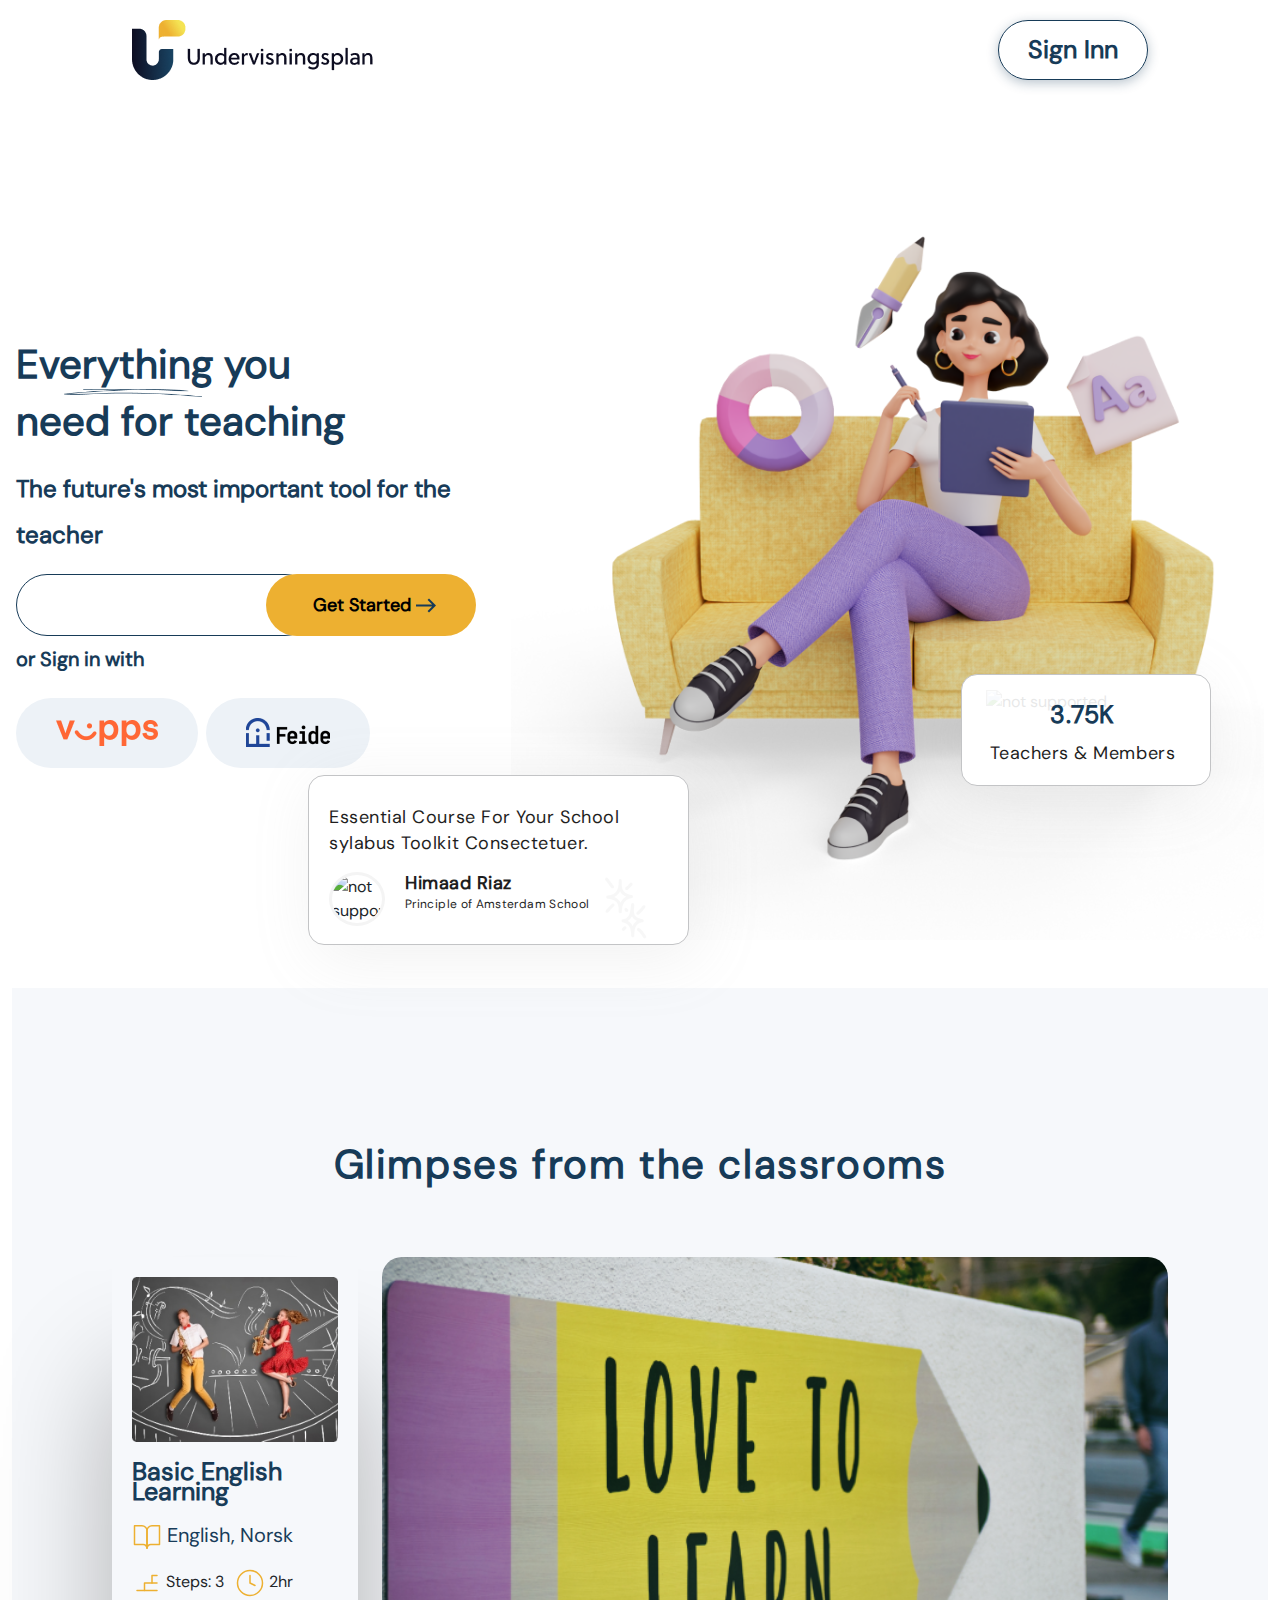
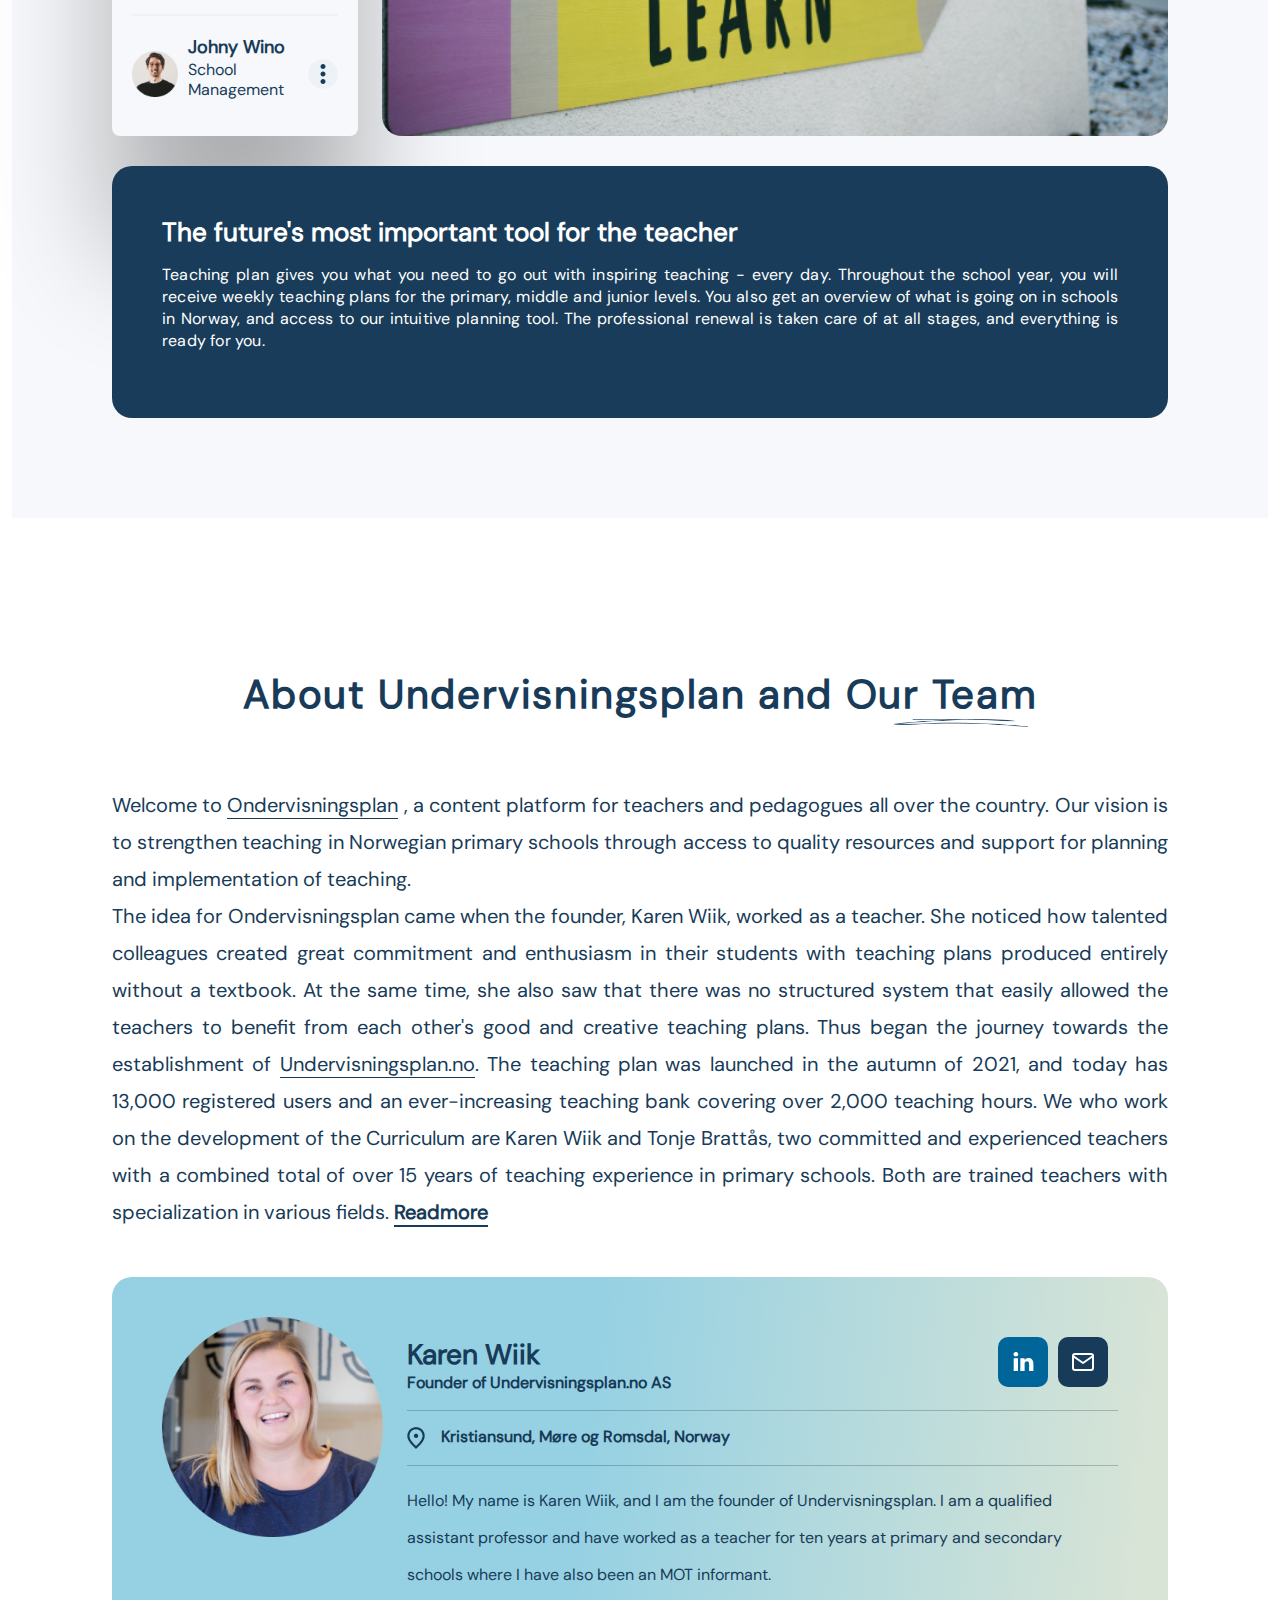
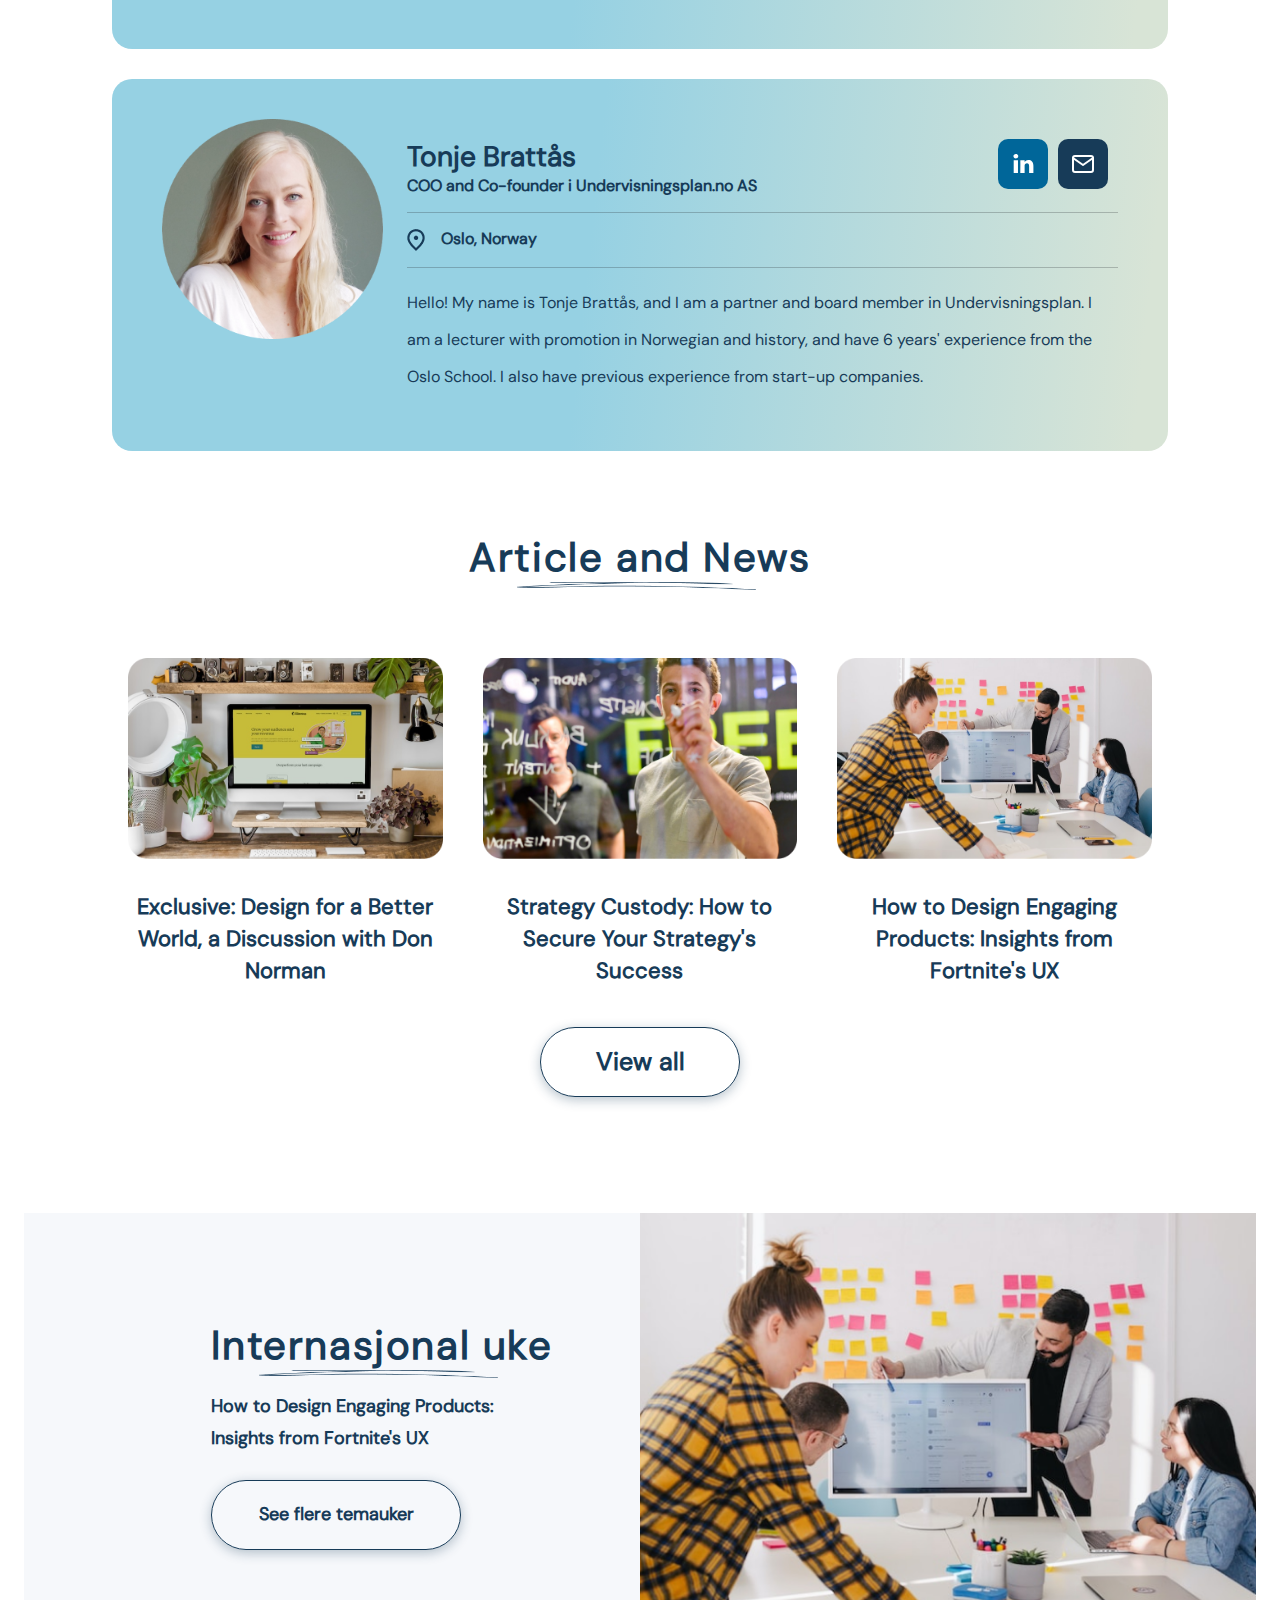
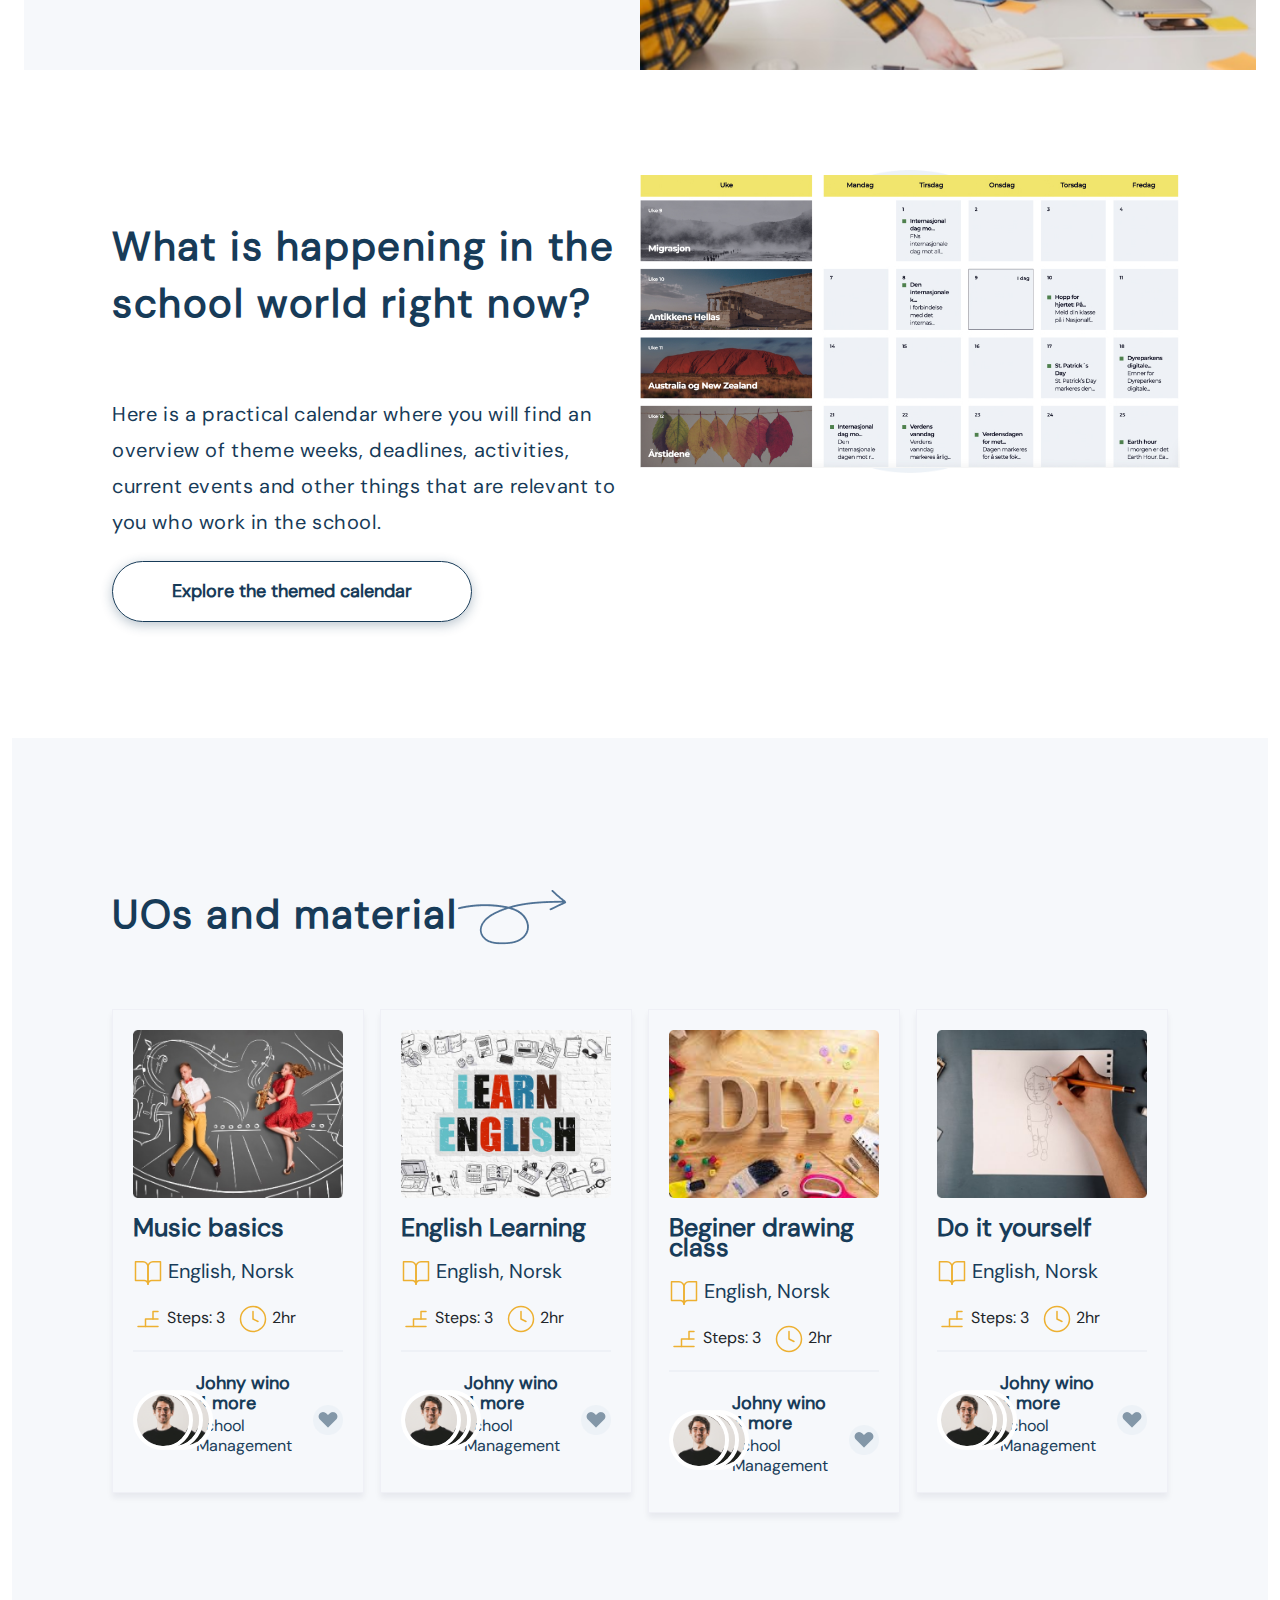
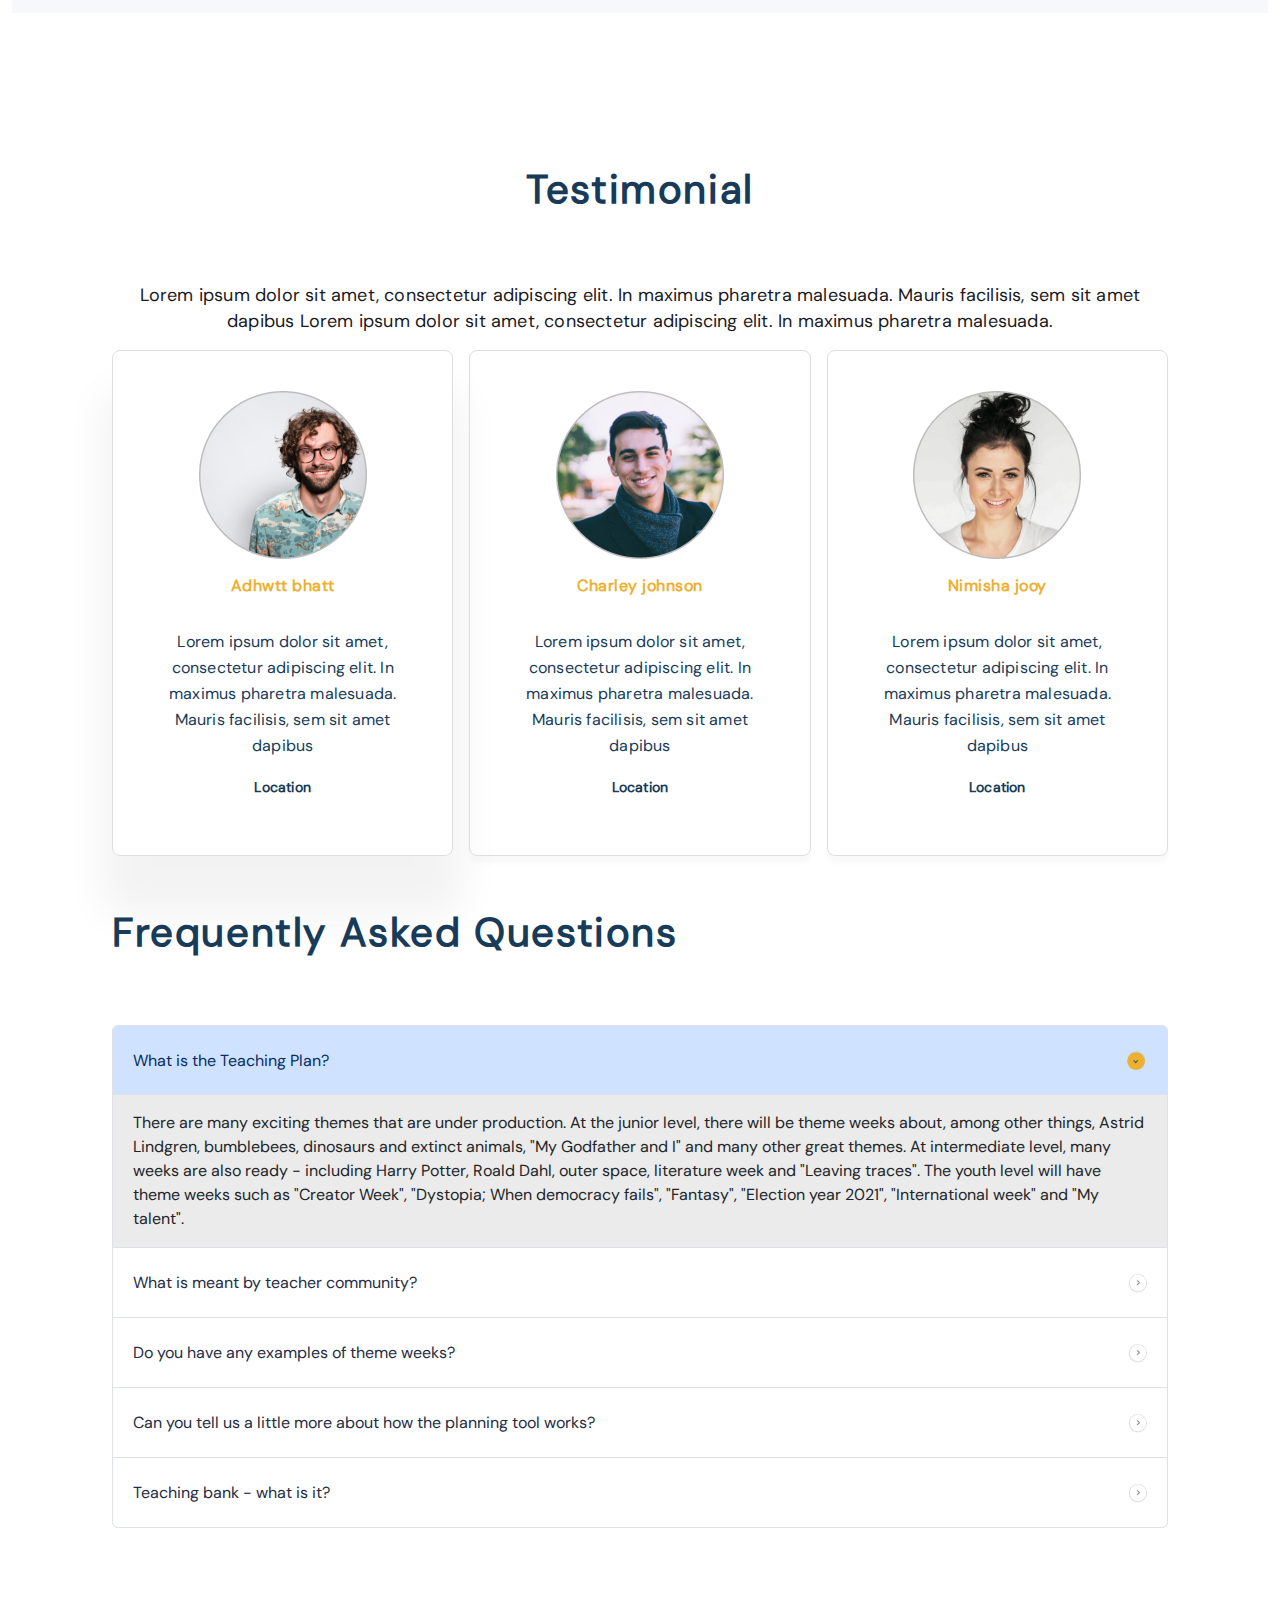
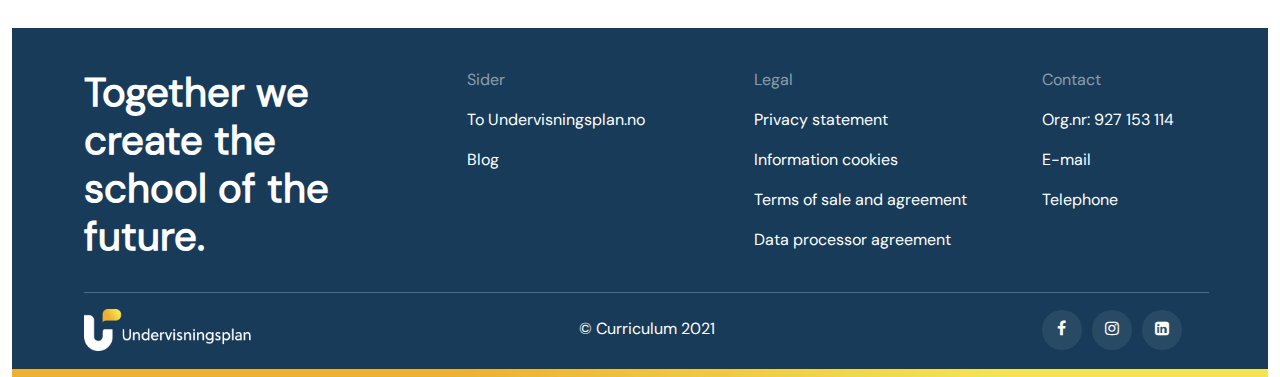
==== commit 4ace79a2: "final commit" ====
--- a/index.html
+++ b/index.html
@@ -6,6 +6,7 @@
     <meta name="viewport" content="width=device-width, initial-scale=1.0">
     <title>Document</title>
     <link href="https://cdn.jsdelivr.net/npm/bootstrap@5.3.0/dist/css/bootstrap.min.css" rel="stylesheet" />
+    <link rel="stylesheet" href="https://cdnjs.cloudflare.com/ajax/libs/font-awesome/4.7.0/css/font-awesome.min.css">
     <link rel="stylesheet" href="css/index.css">
     <link rel="stylesheet" href="css/stylesheet1.css">
     <link rel="stylesheet" href="css/stylesheet2.css">
@@ -66,13 +67,13 @@
                     </div>
                     <div class="members-card">
                         <div class="d-inline-block">
-                             <img class="img-fluid smily" src="img/smily.png" alt="not supported">
-                         </div> 
-                         <div class="d-inline-block">
-                             <p class="member-count text-center">3.75K</p>
-                             <p class="teachers text-center">Teachers & Members</p>
-                         </div>
-                     </div>
+                            <img class="img-fluid smily" src="img/smily.png" alt="not supported">
+                        </div>
+                        <div class="d-inline-block">
+                            <p class="member-count text-center">3.75K</p>
+                            <p class="teachers text-center">Teachers & Members</p>
+                        </div>
+                    </div>
                 </div>
             </div>
         </div>
@@ -187,18 +188,18 @@
                     </div>
                     <div class="col-sm-9">
                         <div class="about-founder">
-                            <div class="d-flex flex-wrap justify-content-between">
+                            <div class="d-flex flex-wrap justify-content-between founder-title-card">
                                 <div>
                                     <p class="founder-title">Karen Wiik</p>
                                     <p class="founder-subtitle">Founder of Undervisningsplan.no AS</p>
                                 </div>
                                 <div class="d-flex flex-row">
-                                    <div
-                                        class="founder-socials d-flex align-items-center justify-content-center LinkedInColor">
+                                    <div class="founder-socials d-flex align-items-center justify-content-center
+                                        LinkedInColor">
                                         <img src="Img/linkedin_vector.svg" alt="not supported">
                                     </div>
-                                    <div
-                                        class="founder-socials d-flex align-items-center justify-content-center mailColor">
+                                    <div class="founder-socials d-flex align-items-center justify-content-center
+                                        mailColor">
                                         <img src="Img/mailvector.svg" alt="not supported">
                                     </div>
                                 </div>
@@ -227,7 +228,7 @@
                     </div>
                     <div class="col-sm-9">
                         <div class="about-founder">
-                            <div class="d-flex flex-wrap justify-content-between ">
+                            <div class="d-flex flex-wrap justify-content-between founder-title-card">
                                 <div>
                                     <p class="founder-title">Tonje Brattås</p>
                                     <p class="founder-subtitle">COO and Co-founder i Undervisningsplan.no AS</p>
@@ -260,29 +261,30 @@
                 </div>
             </div>
 
-            <div class="articleNews">
+            <div class="articleNews ">
                 <div class="row">
                     <div class="col">
                         <p class="text-center common-heading py-5"><span class="underline-image">Article and News</span>
                         </p>
                     </div>
                 </div>
-                <div class="row g-2">
-                    <div class="col-sm-4">
-                        <div>
-                            <img class="img-fluid px-3 py-2" src="Img/articleCover.png" alt="not supported">
+                <div class="row g-2 ">
+                    <div class="col-sm-4 ">
+                        <div class="d-flex justify-content-center ">
+                            <img class="img-fluid px-3 py-2 image-article" src="Img/articleCover.png"
+                                alt="not supported">
                         </div>
                         <p class="article-text p-4">Exclusive: Design for a Better World, a Discussion with Don Norman
                         </p>
                     </div>
-                    <div class="col-sm-4">
-                        <div>
+                    <div class="col-sm-4 ">
+                        <div class="d-flex justify-content-center">
                             <img class="img-fluid px-3 py-2" src="Img/articleCover2.jpg" alt="not supported">
                         </div>
                         <p class="article-text p-4">Strategy Custody: How to Secure Your Strategy's Success</p>
                     </div>
-                    <div class="col-sm-4">
-                        <div>
+                    <div class="col-sm-4 ">
+                        <div class="d-flex justify-content-center">
                             <img class="img-fluid px-3 py-2" src="Img/articleCover3.png" alt="not supported">
                         </div>
                         <p class="article-text p-4">How to Design Engaging Products: Insights from Fortnite's UX</p>
@@ -301,13 +303,13 @@
         <div class="container-fluid">
             <div class="Internasjonal">
                 <div class="row g-0">
-                    <div class="col-sm-6">
+                    <div class="col-sm-6 d-flex justify-content-center align-items-center">
                         <div class="international-school-container">
-                            <p class="common-heading"><span class="underline-image">Internasjonal uke</span></p>
-                            <p class="school-text">How to Design Engaging Products: <br>
+                            <p class="common-heading "><span class="underline-image">Internasjonal
+                                    uke</span></p>
+                            <p class="school-text ">How to Design Engaging Products: <br>
                                 Insights from Fortnite's UX</p>
                             <p class="button-internationaljuke">See flere temauker</p>
-
                         </div>
                     </div>
                     <div class="col-sm-6 ">
@@ -717,13 +719,13 @@
                     <div class="col-sm-2 d-flex justify-content-start">
                         <div class="footer-social-icons">
                             <a href="#" target="_blank">
-                                <img src="Img/facebook_vector.svg" alt="Facebook Logo" class="social-icon">
+                                <i class="fa fa-facebook social-icons"></i>
                             </a>
                             <a href="#" target="_blank">
-                                <img src="Img/instagram_vector.svg" alt="Instagram Logo" class="social-icon">
+                                <i class="fa fa-instagram social-icons"></i>
                             </a>
                             <a href="#" target="_blank">
-                                <img src="Img/linkedin_vector.svg" alt="LinkedIn Logo" class="social-icon">
+                                <i class="fa fa-linkedin-square social-icons"></i>
                             </a>
                         </div>
                     </div>
--- a/css/index.css
+++ b/css/index.css
@@ -484,8 +484,8 @@
     .international-school-container{
         display: flex;
         flex-direction: column;
-        justify-content: center;
-        align-items: flex-start;
+        justify-content:space-between !important;
+        align-items: center;
         height: 100%;
         padding:15px;
     }
@@ -605,6 +605,9 @@
     }
     .copyrights{
         text-align: left !important;
+    }
+    .founder-title-card{
+        justify-content: center !important;
     }
 
 }
@@ -758,6 +761,16 @@
     .copyrights{
         text-align: left;
     }
+    
+    .founder-socials {
+        width: 40px !important;
+        height: 40px !important;
+        margin-right: 10px;
+        text-align: center;
+        border-radius: 10px;
+        opacity: 0px;
+        cursor: pointer;
+    }
 }
 
 @media (max-width: 992px) {
@@ -1095,6 +1108,7 @@
     letter-spacing: 0.20000000298023224px;
 }
 
+
 .accordion-button:hover {
     background-color: #F6F6F6;
 }
@@ -1132,18 +1146,20 @@
 .accordion-button::after {
     background-color: transparent;
     color: white;
-    font-size: 2.5rem;
-    border-radius: 10px;
+    font-size: 1.5rem;
+    border-radius: 50%;
+    text-align: center;
 }
 
 .accordion-button.collapsed::after {
-    background-color: orange;
-    color: white;
+    background-image: url(../Img/accordian_closed.png);
+    background-size: 22px;
 }
 
 .accordion-button:not(.collapsed)::after {
-    background-color: darkorange;  
-    color: white;
+    background-image: url(../Img/accordian_opened.png);
+    background-size: 22px;
+
 }
 
 .footer-container::after {
@@ -1173,15 +1189,8 @@
     gap: 10px;
 }
 
-.social-icon {
-    width: 40px;
-    height: 40px;
-    background-color: #FFFFFF14;
-    padding: 10px;
-    border-radius: 50%;
-    display: inline-flex;
-    align-items: center;
-    justify-content: center;
+.social-icons {
+    color: white; padding: 10px;background: #FFFFFF14;width: 40px;height: 40px;border-radius: 50%;text-align: center;
 }
 .underline-image {
     position: relative;
@@ -1193,18 +1202,18 @@
     position: absolute;
     left: 1.2em;
     right: 0;
-    bottom: -0.1em; /* Relative position to the text */
-    height: 0.2em; /* Relative height */
-    background-image: url('../Img/dash_svg.png'); /* Add your image URL */
-    background-size: 100% 100%; /* Make it responsive */
+    bottom: -0.1em; 
+    height: 0.2em; 
+    background-image: url('../Img/dash_svg.png'); 
+    background-size: 100% 100%; 
     background-repeat: no-repeat;
     background-position: center;
-    width: 70%; /* Full width under the word */
+    width: 70%; 
   }
   
   @media (max-width: 768px) {
     .underline-image::after {
-      bottom: -0.2em; /* Adjust for smaller screens */
+      bottom: -0.2em; 
       height: 0.15em;
     }
   }
@@ -1219,18 +1228,18 @@
     position: absolute;
     left: 1.2em;
     right: 0;
-    bottom: 0; /* Relative position to the text */
-    height: 0.2em; /* Relative height */
-    background-image: url('../Img/round_arrow.png'); /* Add your image URL */
-    background-size: 100% 100%; /* Make it responsive */
+    bottom: 0; 
+    height: 0.2em; 
+    background-image: url('../Img/round_arrow.png'); 
+    background-size: 100% 100%; 
     background-repeat: no-repeat;
     background-position: center;
-    width: 70%; /* Full width under the word */
+    width: 70%;
   }
   
   @media (max-width: 768px) {
     .underline-image2::after {
-      bottom: -0.2em; /* Adjust for smaller screens */
+      bottom: -0.2em; 
       height: 0.15em;
     }
   }
